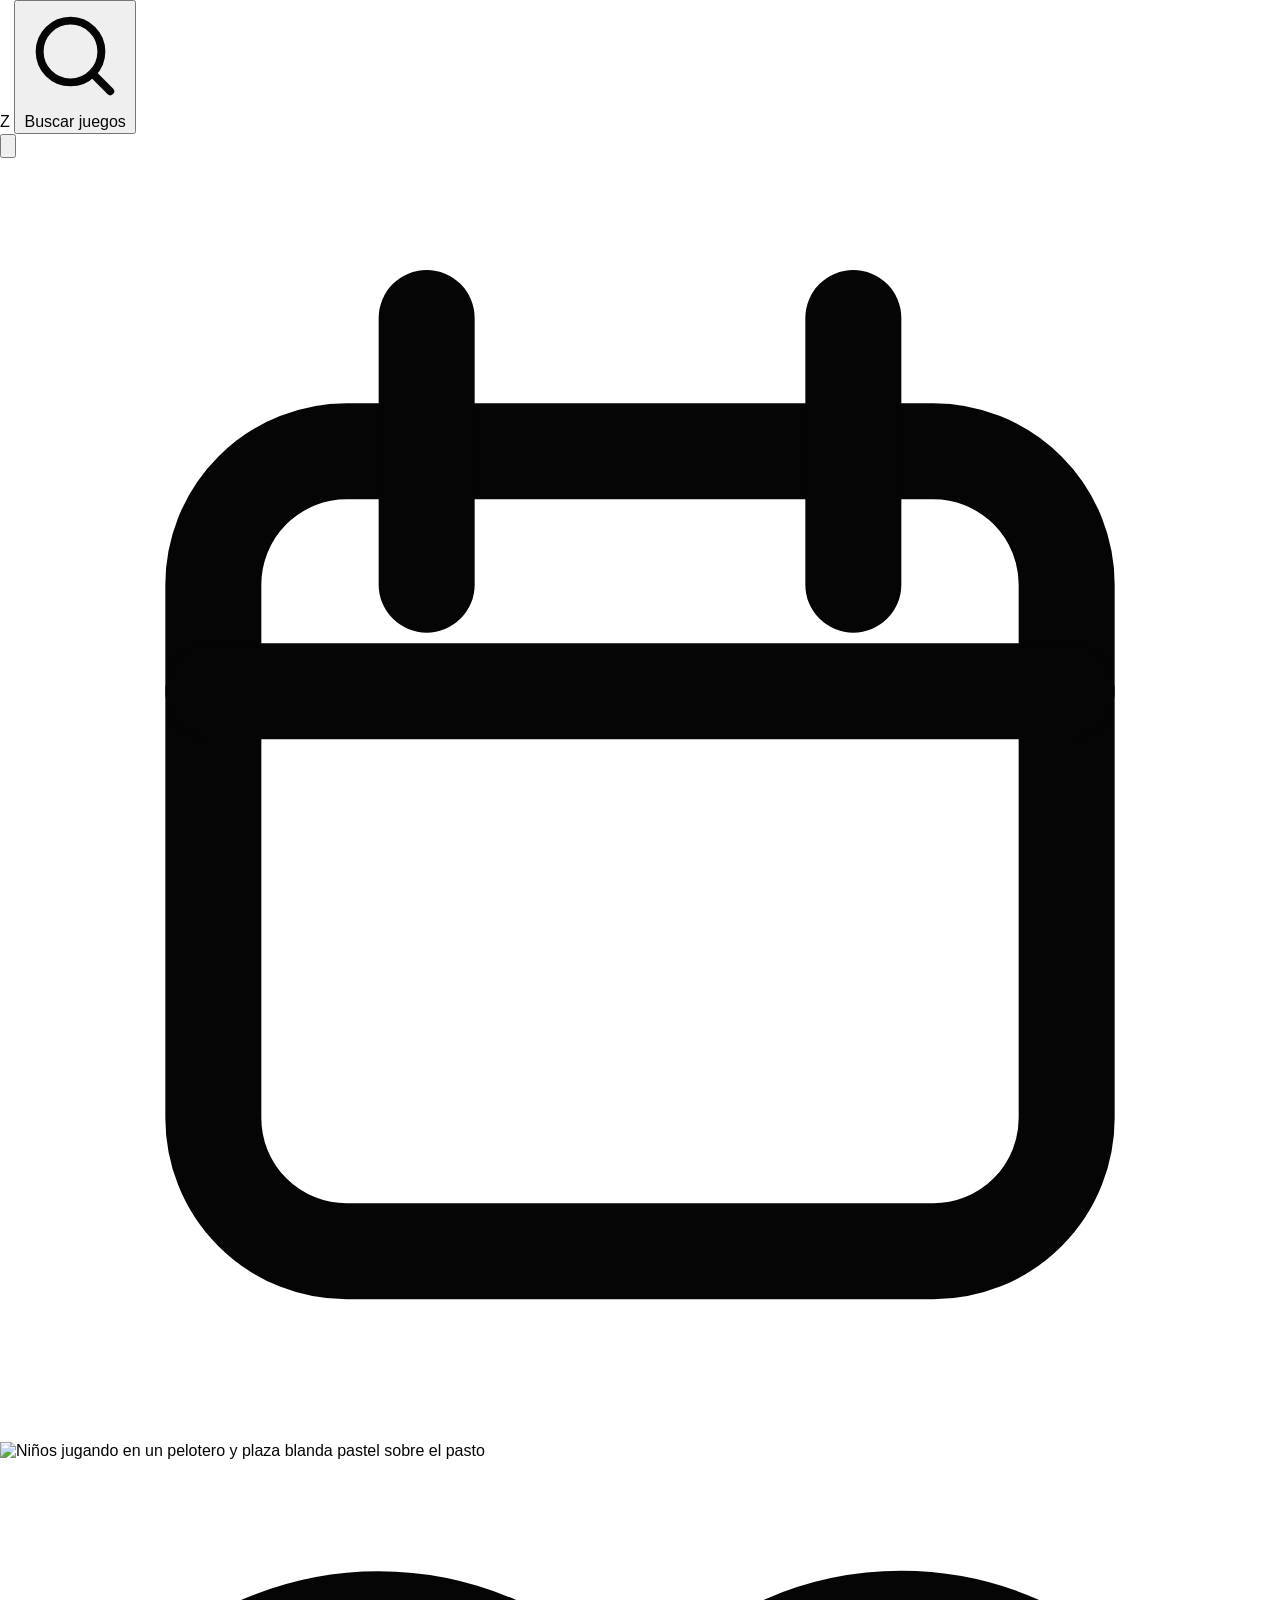
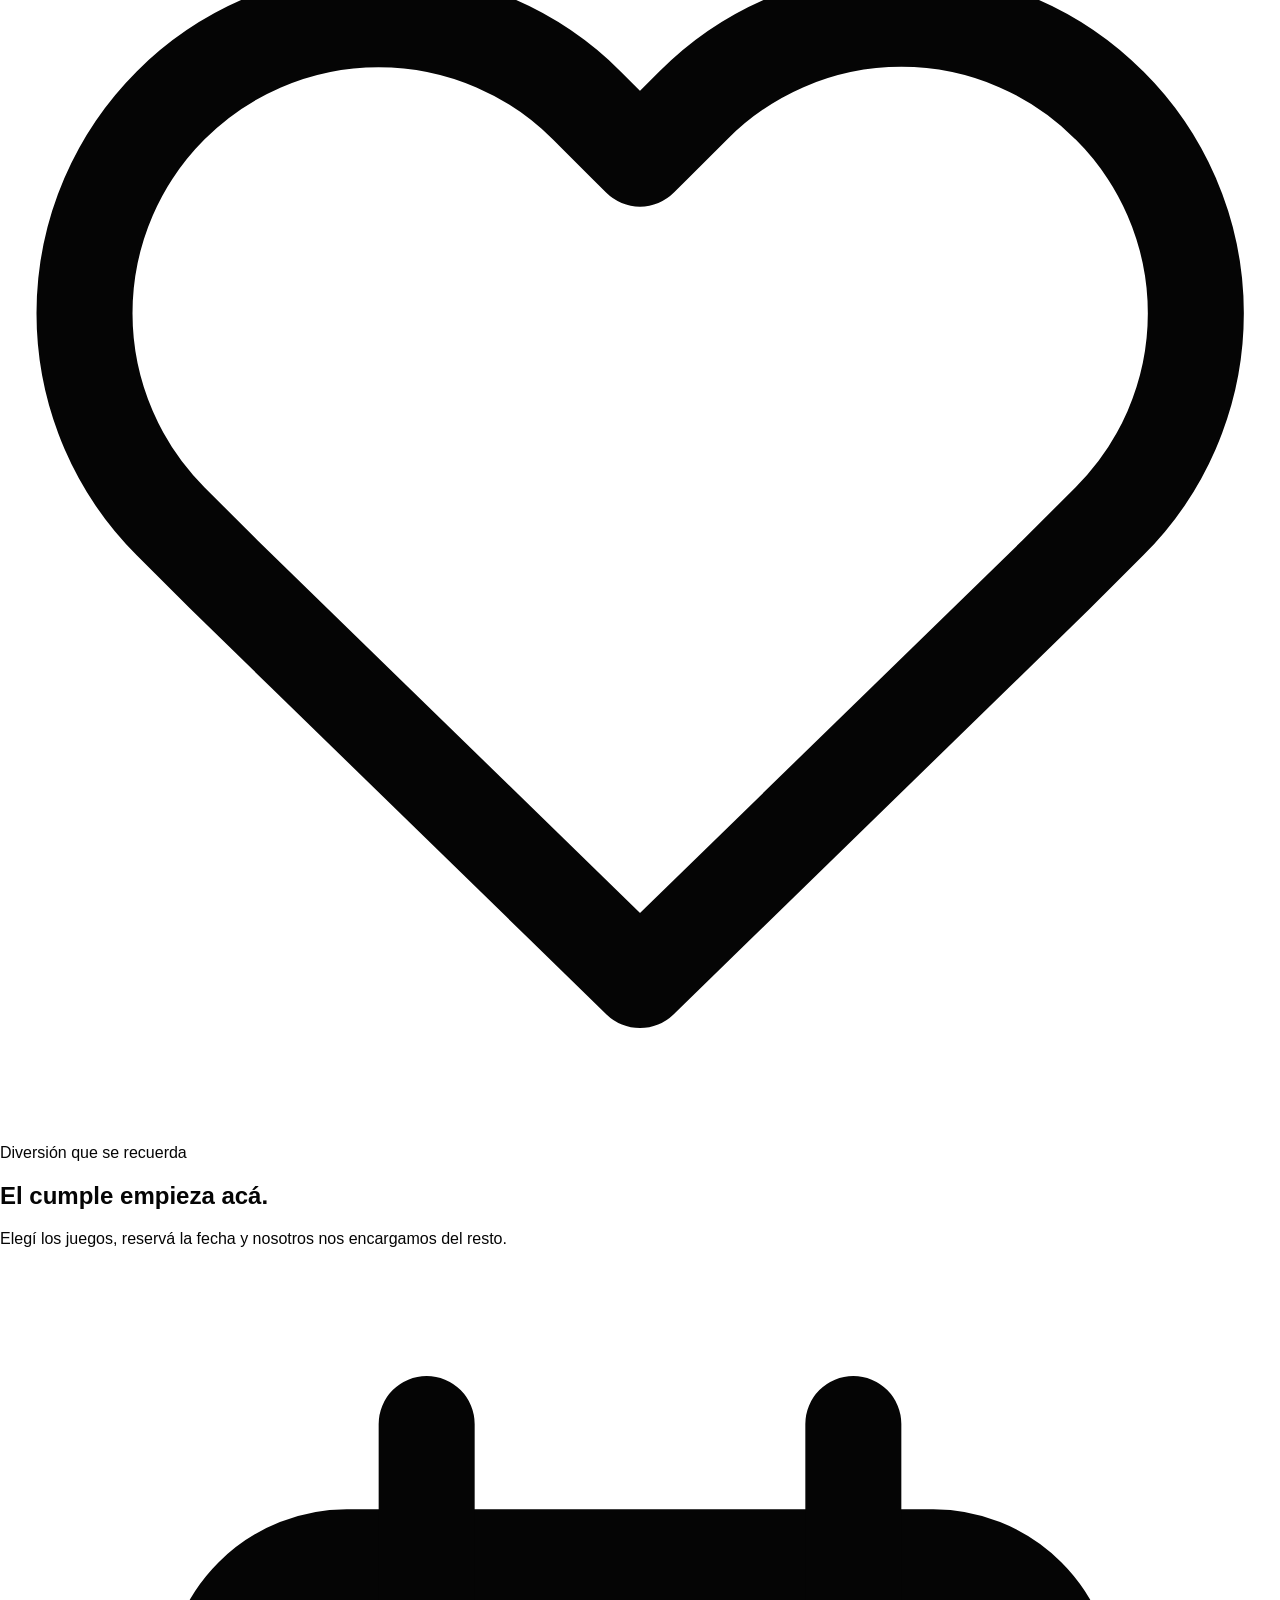
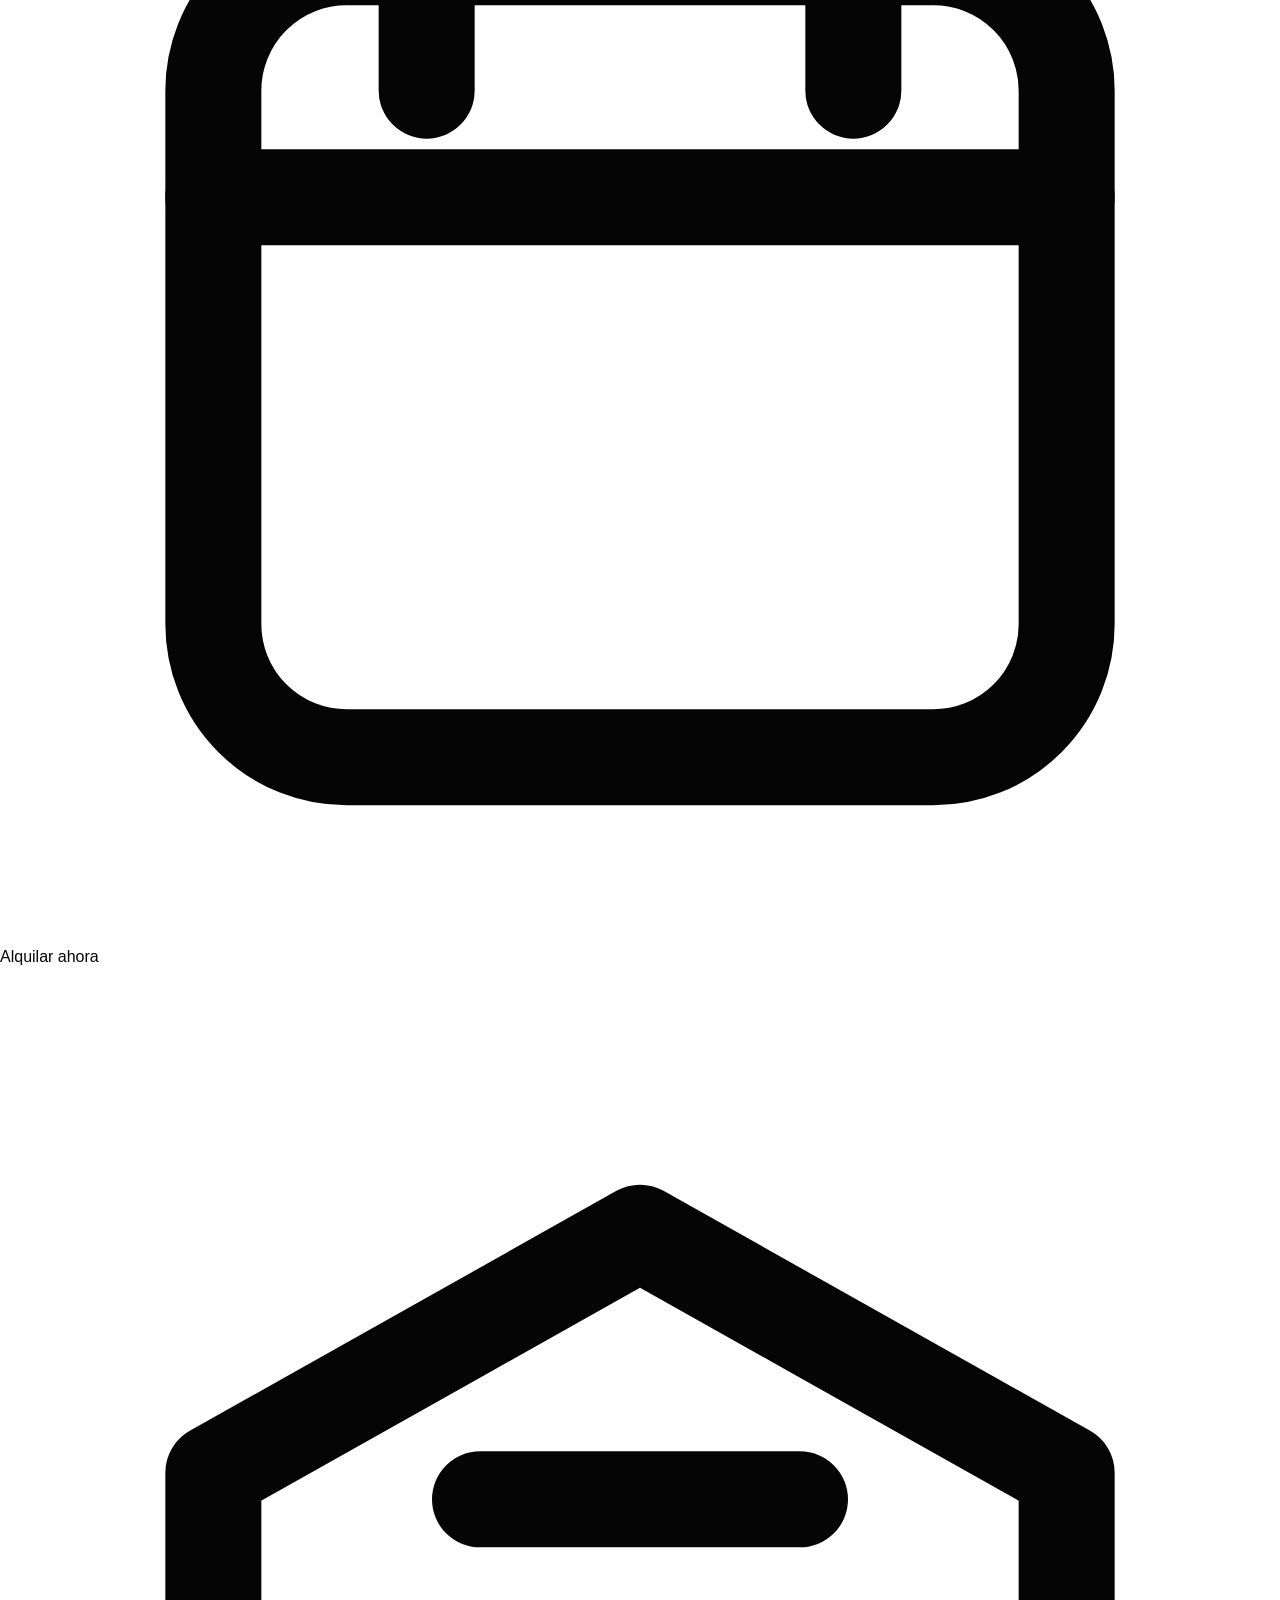
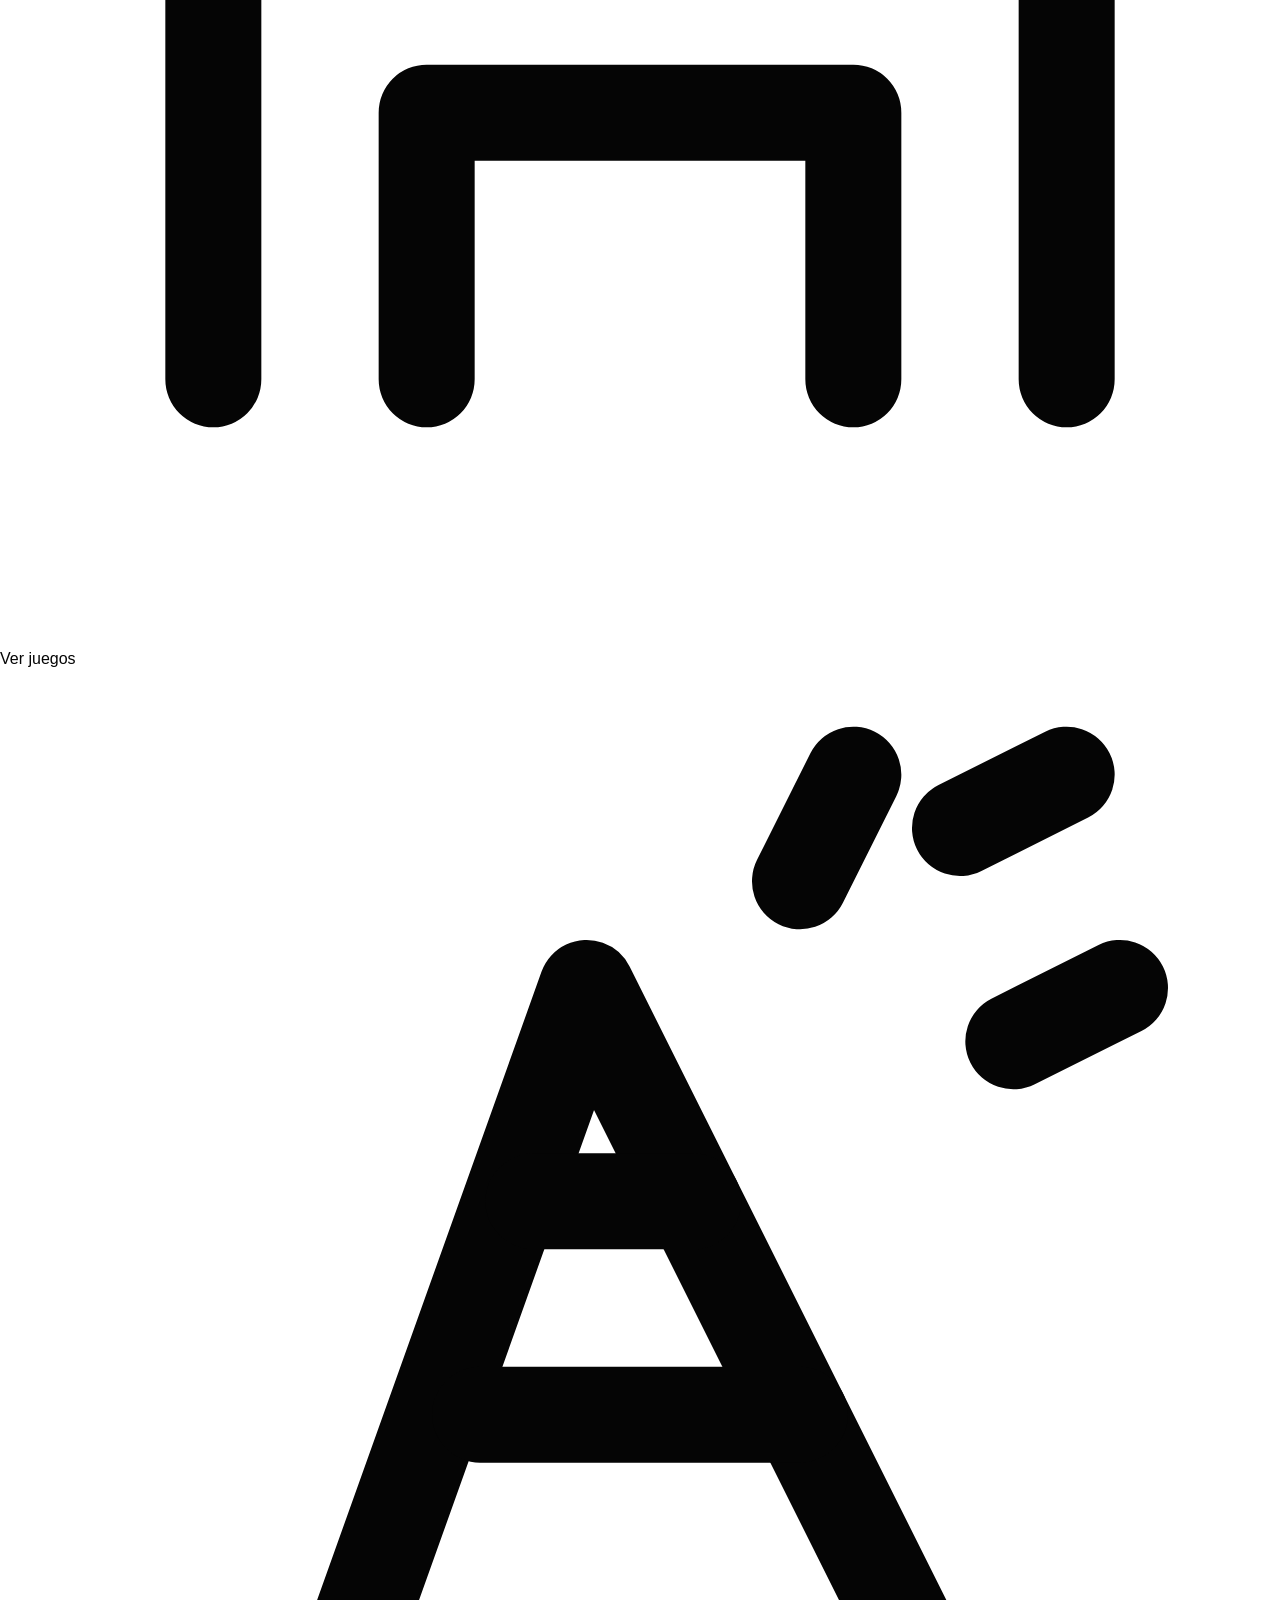
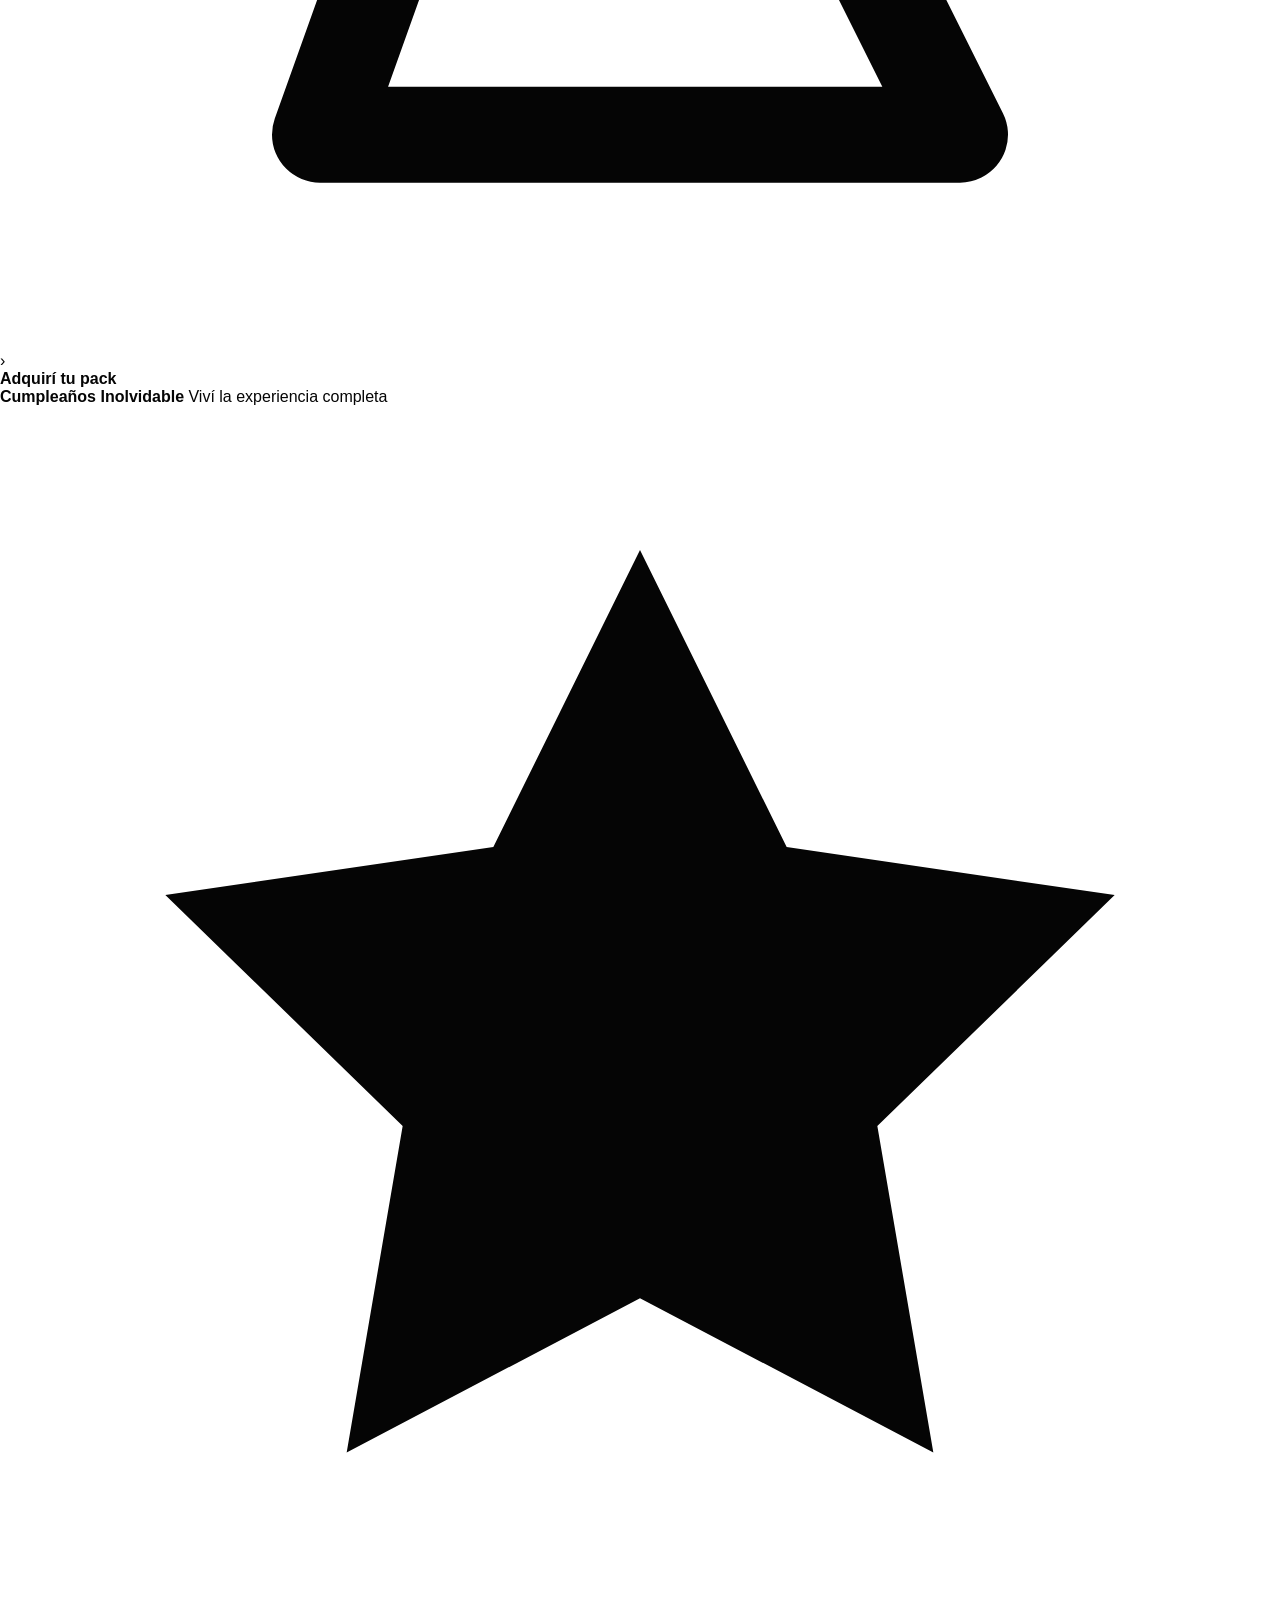
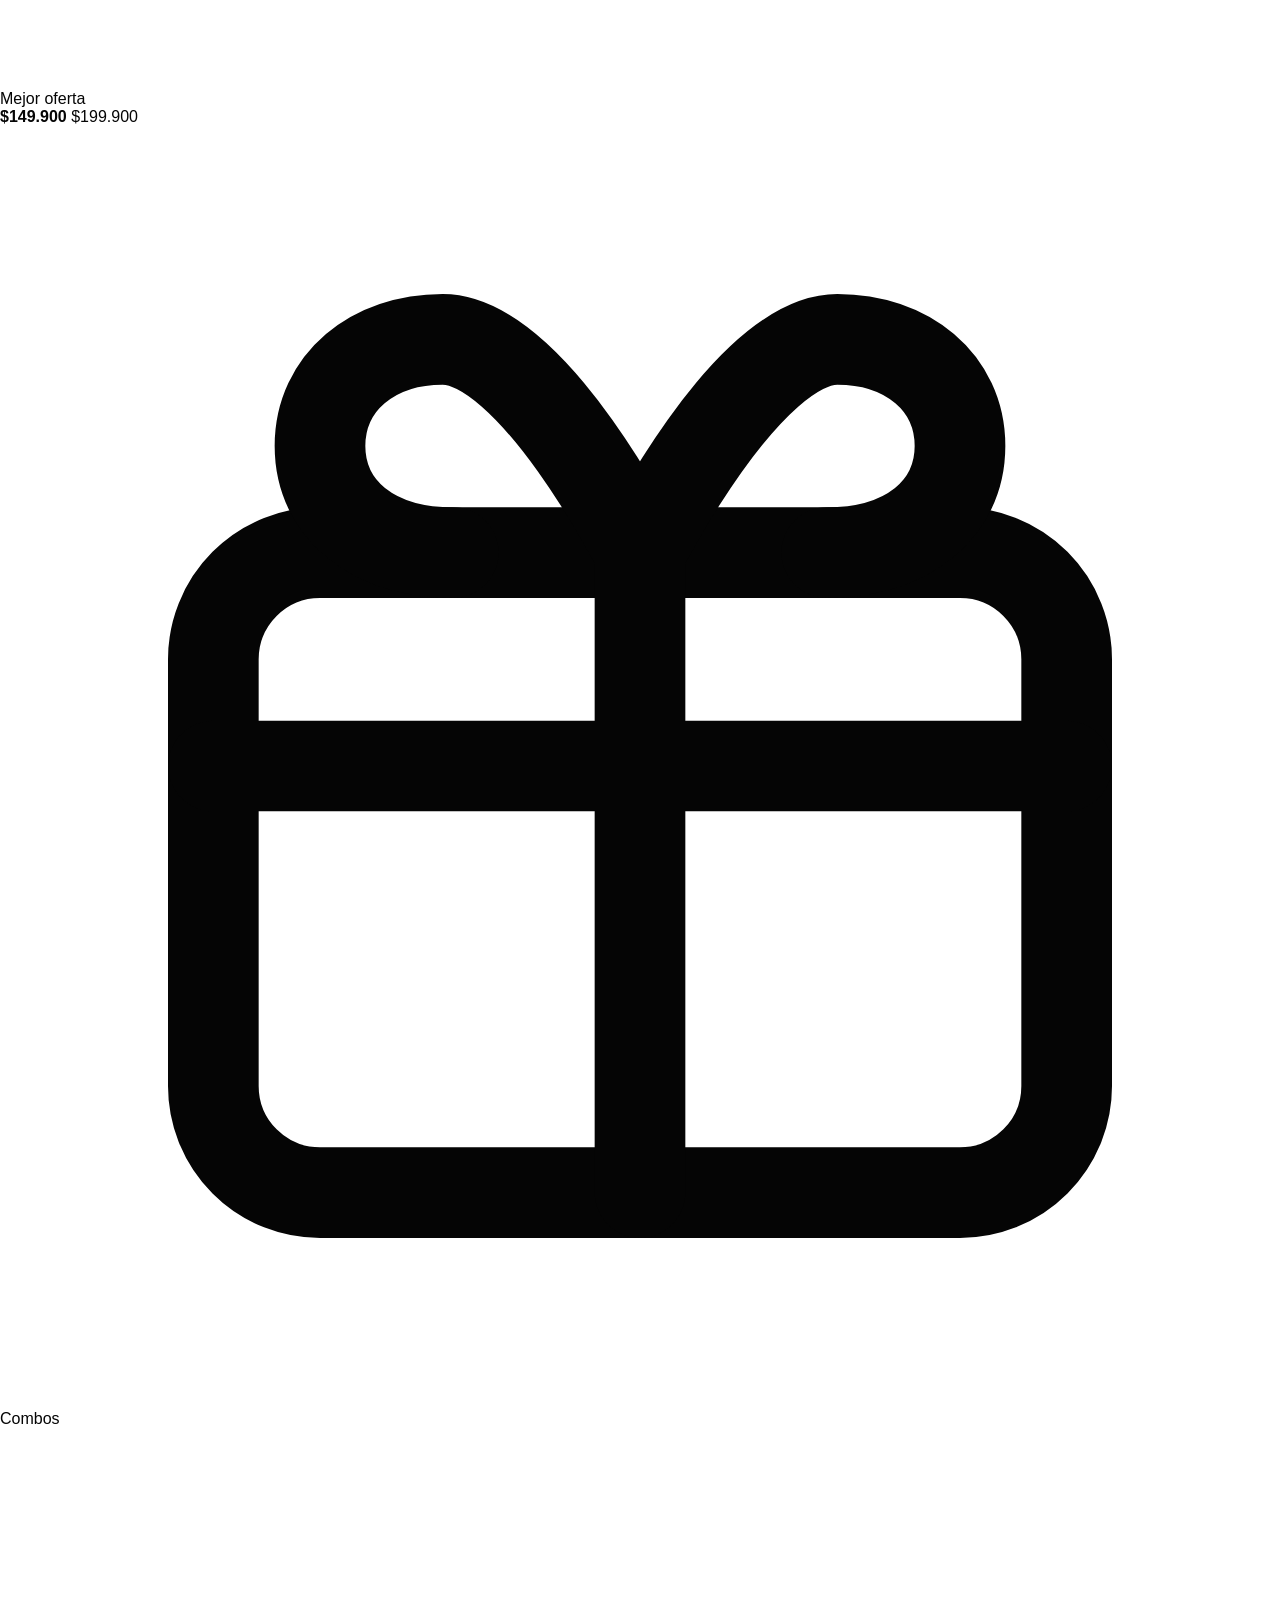
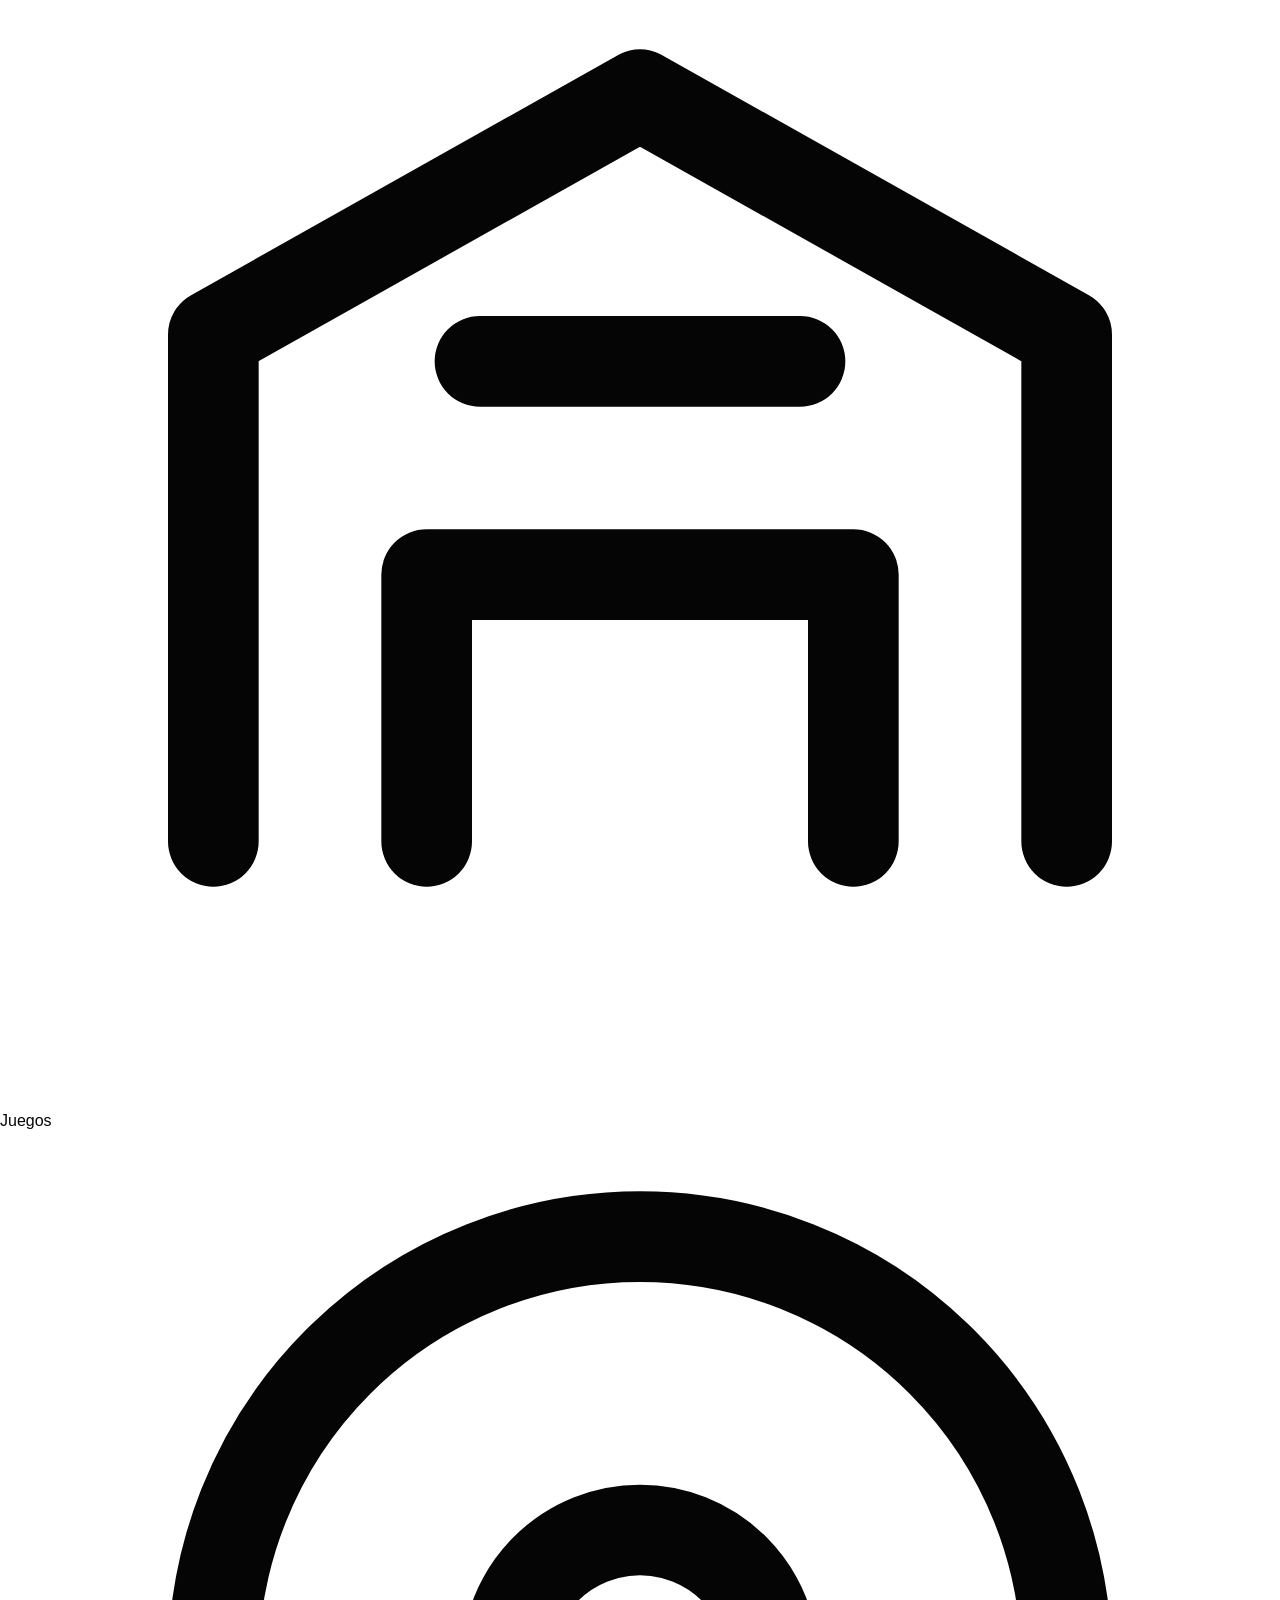
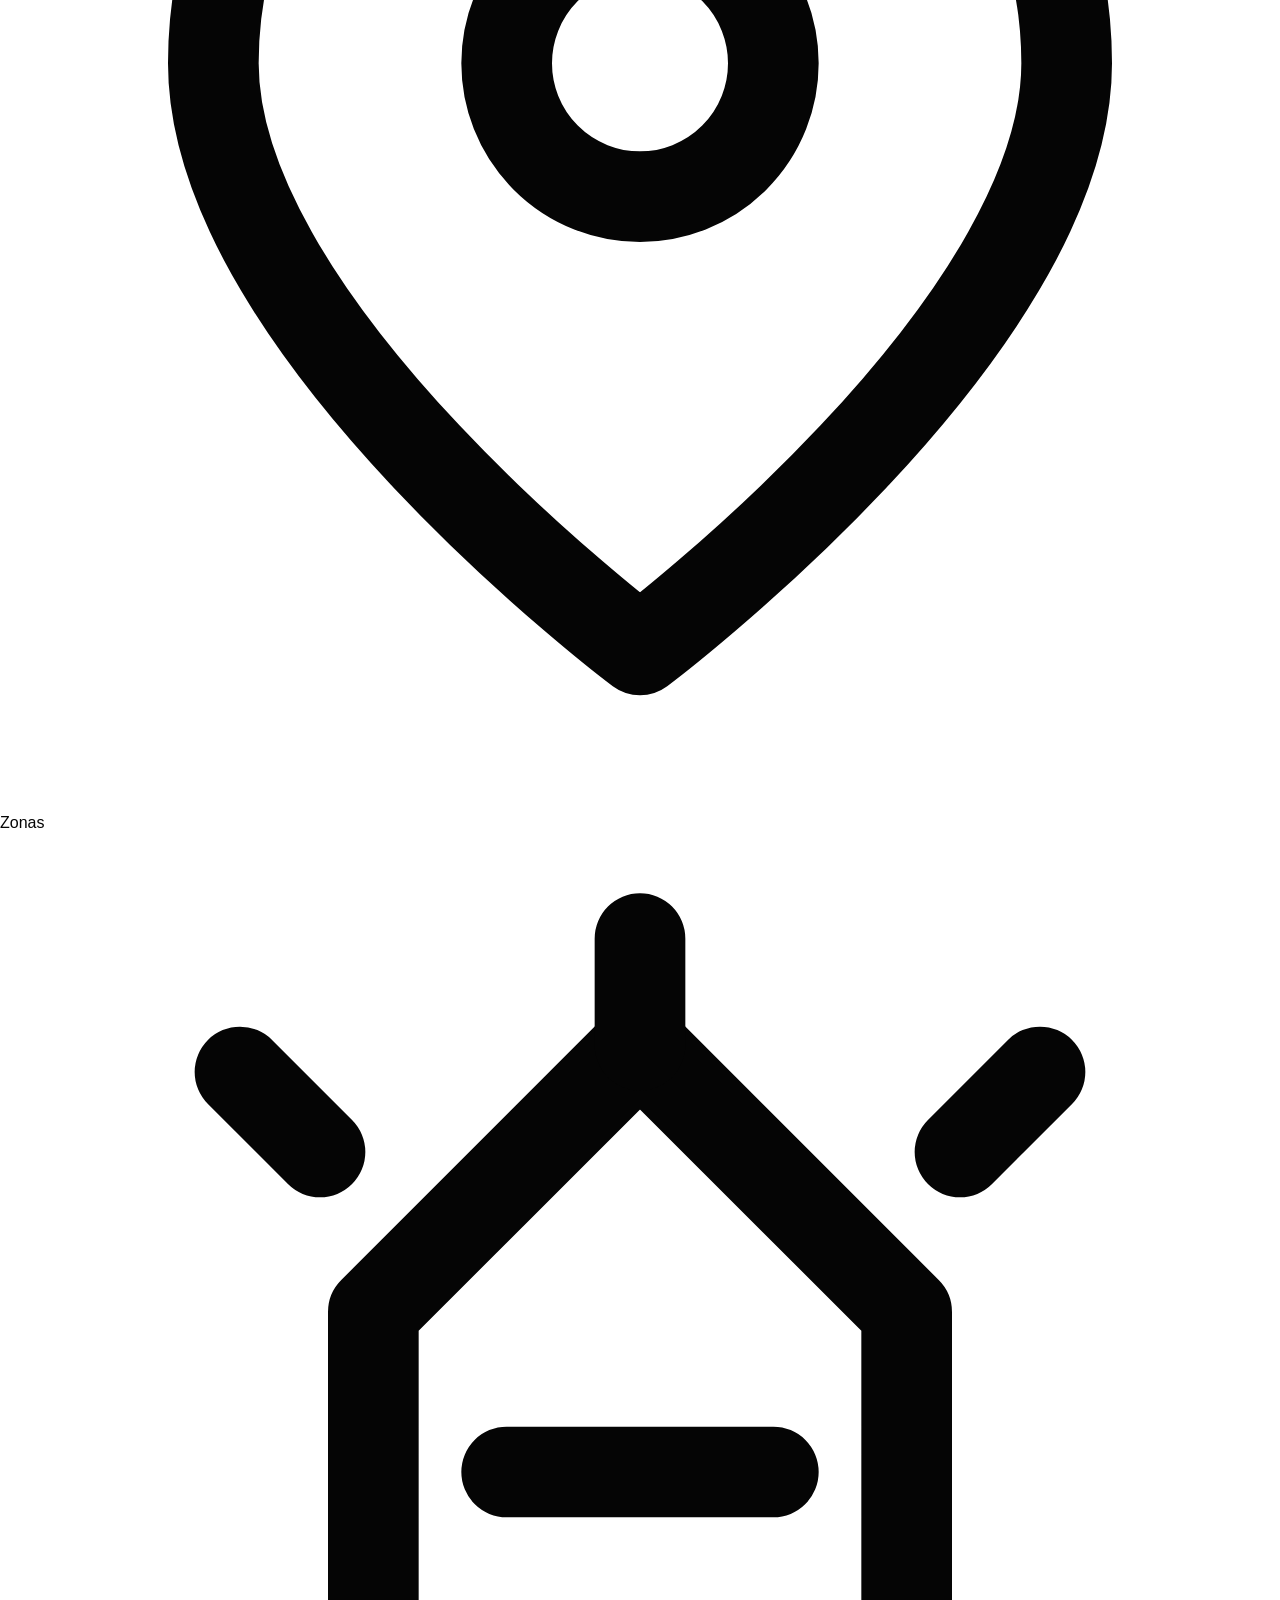
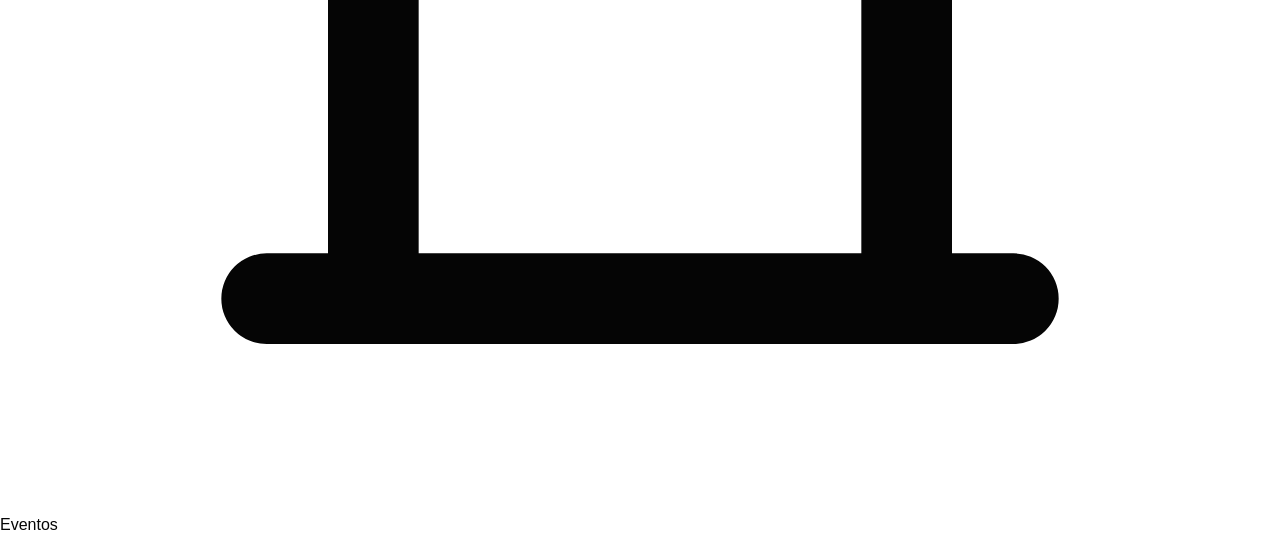
==== index.html @ 55ab1975 "feat: restructure Zekere home v0.2 with Google-style shell" ====
<!doctype html>
<html lang="es-AR">
<head>
  <meta charset="utf-8">
  <meta name="viewport" content="width=device-width, initial-scale=1">
  <meta name="theme-color" content="#ffffff">
  <title>Zekere Juegos · Alquiler para cumpleaños</title>
  <meta name="description" content="Alquiler de juegos infantiles para cumpleaños. Elegí, reservá la fecha y disfrutá.">
  <link rel="preconnect" href="https://fonts.googleapis.com">
  <link rel="preconnect" href="https://fonts.gstatic.com" crossorigin>
  <link href="https://fonts.googleapis.com/css2?family=Google+Sans+Flex:opsz,wght@6..144,300..800&display=swap" rel="stylesheet">
  <link rel="stylesheet" href="assets/css/global.css">
  <link rel="stylesheet" href="assets/css/home.css">
</head>
<body class="home-page">
  <header class="google-header" aria-label="Encabezado principal">
    <a class="zekere-symbol" href="index.html" aria-label="Zekere Juegos, inicio">
      <span>Z</span>
    </a>

    <button class="search-pill" type="button" aria-label="Buscar juegos">
      <svg viewBox="0 0 24 24" fill="none" stroke="currentColor" stroke-width="1.8" stroke-linecap="round" stroke-linejoin="round" aria-hidden="true">
        <circle cx="11" cy="11" r="7"></circle>
        <path d="m20 20-4-4"></path>
      </svg>
      <span>Buscar juegos</span>
    </button>

    <div class="header-tools" aria-label="Acciones rápidas">
      <button class="icon-button" type="button" aria-label="Cambiar apariencia">
        <svg viewBox="0 0 24 24" fill="none" stroke="currentColor" stroke-width="1.8" stroke-linecap="round" stroke-linejoin="round" aria-hidden="true">
          <path d="M20.5 14.3A8.5 8.5 0 0 1 9.7 3.5 8.6 8.6 0 1 0 20.5 14.3Z"></path>
        </svg>
      </button>
      <a class="icon-button" href="alquiler.html" aria-label="Ver reservas">
        <svg viewBox="0 0 24 24" fill="none" stroke="currentColor" stroke-width="1.8" stroke-linecap="round" stroke-linejoin="round" aria-hidden="true">
          <rect x="4" y="5.5" width="16" height="15" rx="2.5"></rect>
          <path d="M8 3v5M16 3v5M4 10h16"></path>
        </svg>
      </a>
    </div>
  </header>

  <main class="home-main">
    <section class="hero-card" aria-label="Cumpleaños con Zekere Juegos">
      <img src="assets/images/zekere-hero.jpg" alt="Niños jugando en un pelotero y plaza blanda pastel sobre el pasto" width="480" height="384">
    </section>

    <section class="hero-copy" aria-labelledby="home-title">
      <div class="pink-hook">
        <svg viewBox="0 0 24 24" fill="none" stroke="currentColor" stroke-width="1.8" stroke-linecap="round" stroke-linejoin="round" aria-hidden="true">
          <path d="M20.8 4.6a5.5 5.5 0 0 0-7.8 0L12 5.6l-1-1a5.5 5.5 0 0 0-7.8 7.8l1 1L12 21l7.8-7.6 1-1a5.5 5.5 0 0 0 0-7.8Z"></path>
        </svg>
        <span>Diversión que se recuerda</span>
      </div>

      <h1 id="home-title">El cumple empieza <span>acá.</span></h1>
      <p>Elegí los juegos, reservá la fecha y nosotros nos encargamos del resto.</p>

      <div class="hero-actions" aria-label="Acciones principales">
        <a class="google-action google-action--primary" href="alquiler.html">
          <svg viewBox="0 0 24 24" fill="none" stroke="currentColor" stroke-width="1.8" stroke-linecap="round" stroke-linejoin="round" aria-hidden="true">
            <rect x="4" y="5.5" width="16" height="15" rx="2.5"></rect>
            <path d="M8 3v5M16 3v5M4 10h16"></path>
          </svg>
          <span>Alquilar ahora</span>
        </a>
        <a class="google-action google-action--soft" href="alquiler.html#complementos">
          <svg viewBox="0 0 24 24" fill="none" stroke="currentColor" stroke-width="1.8" stroke-linecap="round" stroke-linejoin="round" aria-hidden="true">
            <path d="M4 19V9.5L12 5l8 4.5V19"></path>
            <path d="M8 19v-5h8v5M9 10h6"></path>
          </svg>
          <span>Ver juegos</span>
        </a>
      </div>
    </section>

    <a class="experience-card" id="pack" href="alquiler.html" aria-label="Ver pack Cumpleaños Inolvidable">
      <div class="experience-card__top">
        <span class="experience-icon" aria-hidden="true">
          <svg viewBox="0 0 24 24" fill="none" stroke="currentColor" stroke-width="1.8" stroke-linecap="round" stroke-linejoin="round">
            <path d="m6 20 5-14 7 14H6Z"></path>
            <path d="M9 14h6M10 10h3M15 4l1-2M19 7l2-1M18 3l2-1"></path>
          </svg>
        </span>
        <span class="experience-card__arrow" aria-hidden="true">›</span>
      </div>

      <div class="experience-card__copy">
        <strong>Adquirí tu pack<br>Cumpleaños Inolvidable</strong>
        <span>Viví la experiencia completa</span>
      </div>

      <div class="experience-card__footer">
        <span class="best-offer">
          <svg viewBox="0 0 24 24" fill="currentColor" aria-hidden="true">
            <path d="m12 2.7 2.75 5.57 6.15.9-4.45 4.33 1.05 6.12L12 16.73l-5.5 2.89 1.05-6.12L3.1 9.17l6.15-.9L12 2.7Z"></path>
          </svg>
          Mejor oferta
        </span>
        <div class="experience-price">
          <strong>$149.900</strong>
          <span>$199.900</span>
        </div>
      </div>
    </a>

    <div class="page-air" aria-hidden="true"></div>
  </main>

  <nav class="bottom-nav" aria-label="Explorar Zekere">
    <a class="bottom-nav__item" href="#pack">
      <span class="bottom-nav__icon">
        <svg viewBox="0 0 24 24" fill="none" stroke="currentColor" stroke-width="1.7" stroke-linecap="round" stroke-linejoin="round" aria-hidden="true">
          <rect x="4" y="8" width="16" height="12" rx="2"></rect>
          <path d="M12 8v12M4 12h16M8.5 8C7 8 6 7.2 6 6s1-2 2.3-2C10 4 12 8 12 8M15.5 8C17 8 18 7.2 18 6s-1-2-2.3-2C14 4 12 8 12 8"></path>
        </svg>
      </span>
      <span>Combos</span>
    </a>

    <a class="bottom-nav__item is-active" href="alquiler.html#complementos" aria-current="page">
      <span class="bottom-nav__icon">
        <svg viewBox="0 0 24 24" fill="none" stroke="currentColor" stroke-width="1.7" stroke-linecap="round" stroke-linejoin="round" aria-hidden="true">
          <path d="M4 19V9.5L12 5l8 4.5V19"></path>
          <path d="M8 19v-5h8v5M9 10h6"></path>
        </svg>
      </span>
      <span>Juegos</span>
    </a>

    <a class="bottom-nav__item" href="#zonas">
      <span class="bottom-nav__icon">
        <svg viewBox="0 0 24 24" fill="none" stroke="currentColor" stroke-width="1.7" stroke-linecap="round" stroke-linejoin="round" aria-hidden="true">
          <path d="M20 10c0 5-8 11-8 11S4 15 4 10a8 8 0 1 1 16 0Z"></path>
          <circle cx="12" cy="10" r="2.5"></circle>
        </svg>
      </span>
      <span>Zonas</span>
    </a>

    <a class="bottom-nav__item" href="#eventos">
      <span class="bottom-nav__icon">
        <svg viewBox="0 0 24 24" fill="none" stroke="currentColor" stroke-width="1.7" stroke-linecap="round" stroke-linejoin="round" aria-hidden="true">
          <path d="M5 20h14M7 20V9l5-5 5 5v11M9.5 12h5"></path>
          <path d="M12 4V2M18 6l1.5-1.5M6 6 4.5 4.5"></path>
        </svg>
      </span>
      <span>Eventos</span>
    </a>
  </nav>
</body>
</html>
---- assets/css/global.css ----
:root {
  --bg: #ffffff;
  --surface: #ffffff;
  --surface-soft: #f4f4f4;
  --ink: #000000;
  --muted: #666666;
  --line: #e9e9e9;
  --blue: #145cff;
  --red: #ff3b30;
  --yellow: #ffd60a;
  --green: #18a957;
  --orange: #ff7a00;
  --radius-sm: 10px;
  --radius-md: 14px;
  --radius-lg: 18px;
  --content: 1320px;
}

* {
  box-sizing: border-box;
}

html {
  scroll-behavior: smooth;
}

body {
  margin: 0;
  background: var(--bg);
  color: var(--ink);
  font-family: -apple-system, BlinkMacSystemFont, "SF Pro Display", "SF Pro Text", "Segoe UI", Helvetica, Arial, sans-serif;
  -webkit-font-smoothing: antialiased;
  text-rendering: optimizeLegibility;
}

button,
a,
input,
select,
textarea {
  font: inherit;
}

button,
a {
  -webkit-tap-highlight-color: transparent;
}

a {
  color: inherit;
  text-decoration: none;
}

button {
  color: inherit;
}

.announcement {
  min-height: 34px;
  display: grid;
  place-items: center;
  padding: 7px 18px;
  background: #000;
  color: #fff;
  font-size: 12px;
  font-weight: 600;
  text-align: center;
}

.site-header {
  width: min(calc(100% - 40px), var(--content));
  min-height: 72px;
  margin: 0 auto;
  display: flex;
  align-items: center;
  justify-content: space-between;
}

.brand {
  display: inline-flex;
  align-items: center;
  gap: 10px;
  font-weight: 700;
}

.brand__mark {
  width: 34px;
  height: 34px;
  display: grid;
  place-items: center;
  border-radius: 50%;
  background: var(--blue);
  color: #fff;
  font-size: 14px;
}

.brand__text {
  font-size: 18px;
  letter-spacing: -0.025em;
}

.site-nav {
  display: flex;
  align-items: center;
  gap: 28px;
  color: #454545;
  font-size: 13px;
  font-weight: 500;
}

.site-nav a:hover {
  color: #000;
}

.header-action {
  min-height: 40px;
  padding: 0 16px;
  border: 0;
  border-radius: 999px;
  background: var(--yellow);
  color: #000;
  font-weight: 700;
  cursor: pointer;
}

.button {
  min-height: 52px;
  border-radius: 14px;
  border: 0;
  padding: 0 22px;
  display: inline-flex;
  align-items: center;
  justify-content: center;
  gap: 8px;
  font-size: 14px;
  font-weight: 700;
  cursor: pointer;
  transition: transform 140ms ease, opacity 140ms ease;
}

.button:not(:disabled):active {
  transform: translateY(1px);
}

.button:disabled {
  cursor: not-allowed;
  opacity: 0.38;
}

.button--primary {
  background: var(--blue);
  color: #fff;
}

.button--secondary {
  background: var(--yellow);
  color: #000;
}

.button--light {
  background: #fff;
  color: #000;
}

.step-label,
.section-kicker,
.offer-kicker {
  display: inline-block;
  color: var(--blue);
  font-size: 10px;
  font-weight: 800;
  letter-spacing: 0.08em;
}

.step-label--red {
  color: var(--red);
}

.toast {
  position: fixed;
  left: 50%;
  bottom: 26px;
  z-index: 50;
  transform: translate(-50%, 20px);
  max-width: min(420px, calc(100vw - 32px));
  padding: 12px 16px;
  border-radius: 999px;
  background: #000;
  color: #fff;
  font-size: 13px;
  text-align: center;
  opacity: 0;
  pointer-events: none;
  transition: 180ms ease;
}

.toast.is-visible {
  opacity: 1;
  transform: translate(-50%, 0);
}

.mobile-sticky {
  display: none;
}

@media (max-width: 820px) {
  .announcement {
    font-size: 11px;
  }

  .site-header {
    width: min(calc(100% - 28px), var(--content));
    min-height: 62px;
  }

  .site-nav a {
    display: none;
  }

  .site-nav {
    gap: 0;
  }

  .header-action {
    min-height: 36px;
    padding-inline: 14px;
    font-size: 12px;
  }

  .mobile-sticky {
    position: fixed;
    left: 0;
    right: 0;
    bottom: 0;
    z-index: 25;
    display: flex;
    align-items: center;
    justify-content: space-between;
    gap: 16px;
    padding: 12px 14px calc(12px + env(safe-area-inset-bottom));
    background: rgba(255, 255, 255, 0.97);
    border-top: 1px solid #ededed;
    backdrop-filter: blur(16px);
  }

  .mobile-sticky > div {
    display: grid;
    gap: 2px;
  }

  .mobile-sticky span {
    color: var(--muted);
    font-size: 10px;
  }

  .mobile-sticky strong {
    font-size: 18px;
  }

  .mobile-sticky .button {
    min-height: 46px;
    padding-inline: 18px;
  }

  body {
    padding-bottom: 78px;
  }
}
---- assets/css/home.css ----
:root {
  --home-pink: #f04483;
  --home-pink-soft: #ffe8f1;
  --home-card: #f3f3f5;
  --home-black: #050505;
}

body.home-page {
  padding-bottom: 0;
  background: #fff;
  color: var(--home-black);
}

.home-header {
  position: relative;
  z-index: 10;
  min-height: 64px;
  padding: 0 18px;
  display: flex;
  align-items: center;
  justify-content: space-between;
  background: #fff;
}

.home-brand {
  font-size: 22px;
  line-height: 1;
  font-weight: 760;
  letter-spacing: -0.045em;
}

.home-menu {
  position: relative;
}

.home-menu summary {
  width: 44px;
  height: 44px;
  display: grid;
  place-items: center;
  border-radius: 14px;
  cursor: pointer;
  list-style: none;
}

.home-menu summary::-webkit-details-marker { display: none; }
.home-menu summary svg { width: 25px; height: 25px; }

.home-menu__panel {
  position: absolute;
  top: 48px;
  right: 0;
  width: 190px;
  padding: 8px;
  display: grid;
  gap: 4px;
  border-radius: 18px;
  background: #f3f3f5;
}

.home-menu__panel a {
  min-height: 44px;
  padding: 0 12px;
  display: flex;
  align-items: center;
  border-radius: 12px;
  font-size: 14px;
  font-weight: 650;
}

.home-menu__panel a:active { background: #e8e8eb; }

.home-hero {
  width: 100%;
}

.home-hero__media {
  width: 100%;
  height: clamp(272px, 78vw, 430px);
  overflow: hidden;
  background: #eee;
}

.home-hero__media img {
  width: 100%;
  height: 100%;
  display: block;
  object-fit: cover;
  object-position: center 52%;
}

.home-hero__content {
  width: min(calc(100% - 36px), 660px);
  margin: 0 auto;
  padding: 18px 0 20px;
}

.home-eyebrow {
  min-height: 30px;
  width: fit-content;
  padding: 0 12px;
  display: inline-flex;
  align-items: center;
  gap: 7px;
  border-radius: 999px;
  background: var(--home-pink-soft);
  color: #c92866;
  font-size: 11px;
  font-weight: 780;
  letter-spacing: 0.035em;
  text-transform: uppercase;
}

.home-eyebrow svg { width: 14px; height: 14px; }

.home-title {
  max-width: 610px;
  margin: 12px 0 8px;
  font-size: clamp(30px, 8.7vw, 52px);
  line-height: 0.98;
  letter-spacing: -0.055em;
  font-weight: 790;
}

.home-title span { color: var(--home-pink); }

.home-copy {
  max-width: 560px;
  margin: 0;
  color: #5f5f63;
  font-size: 14px;
  line-height: 1.4;
  letter-spacing: -0.012em;
}

.home-actions {
  margin-top: 16px;
  display: grid;
  grid-template-columns: 1fr 1fr;
  gap: 9px;
}

.home-cta {
  min-height: 51px;
  padding: 0 14px;
  display: inline-flex;
  align-items: center;
  justify-content: center;
  gap: 8px;
  border: 0;
  border-radius: 15px;
  font-size: 14px;
  font-weight: 750;
  letter-spacing: -0.015em;
}

.home-cta svg {
  width: 18px;
  height: 18px;
  flex: 0 0 auto;
}

.home-cta--primary {
  background: #050505;
  color: #fff;
}

.home-cta--secondary {
  background: #f2f2f4;
  color: #090909;
}

.home-offer {
  width: min(calc(100% - 28px), 680px);
  margin: 0 auto 22px;
  padding: 16px;
  display: grid;
  grid-template-columns: 42px 1fr auto;
  grid-template-areas:
    "icon title arrow"
    "icon copy arrow"
    "icon meta meta";
  column-gap: 11px;
  row-gap: 3px;
  border: 0;
  border-radius: 22px;
  background: var(--home-card);
}

.home-offer__icon {
  grid-area: icon;
  width: 42px;
  height: 42px;
  display: grid;
  place-items: center;
  align-self: start;
  border-radius: 14px;
  background: #ffe0ec;
  color: #d42d6b;
}

.home-offer__icon svg { width: 21px; height: 21px; }

.home-offer__title {
  grid-area: title;
  margin: 1px 0 0;
  font-size: 14px;
  line-height: 1.2;
  font-weight: 760;
  letter-spacing: -0.02em;
}

.home-offer__copy {
  grid-area: copy;
  margin: 0;
  color: #6b6b70;
  font-size: 12px;
  line-height: 1.25;
}

.home-offer__arrow {
  grid-area: arrow;
  align-self: center;
  font-size: 26px;
  line-height: 1;
  font-weight: 350;
}

.home-offer__meta {
  grid-area: meta;
  margin-top: 8px;
  display: flex;
  align-items: center;
  flex-wrap: wrap;
  gap: 8px 10px;
}

.home-offer__badge {
  min-height: 25px;
  padding: 0 9px;
  display: inline-flex;
  align-items: center;
  gap: 5px;
  border-radius: 999px;
  background: #ffdbe9;
  color: #c72c64;
  font-size: 11px;
  font-weight: 750;
}

.home-offer__price {
  margin-left: auto;
  font-size: 18px;
  font-weight: 790;
  letter-spacing: -0.035em;
}

.home-offer__old-price {
  color: #8a8a8e;
  font-size: 12px;
  text-decoration: line-through;
}

@media (min-width: 760px) {
  .home-header {
    width: min(calc(100% - 48px), 1180px);
    min-height: 76px;
    margin: 0 auto;
    padding: 0;
  }

  .home-brand { font-size: 28px; }

  .home-hero__media {
    width: min(calc(100% - 48px), 1180px);
    height: min(58vw, 590px);
    margin: 0 auto;
    border-radius: 28px;
  }

  .home-hero__content {
    width: min(calc(100% - 48px), 860px);
    padding-top: 28px;
    text-align: center;
  }

  .home-eyebrow { margin-inline: auto; }
  .home-title, .home-copy { margin-inline: auto; }
  .home-actions { width: 440px; margin: 20px auto 0; }
  .home-offer { width: min(calc(100% - 48px), 760px); }
}

@media (max-width: 370px) {
  .home-header { min-height: 58px; }
  .home-hero__media { height: 264px; }
  .home-hero__content { padding-top: 14px; }
  .home-title { font-size: 28px; }
  .home-copy { font-size: 13px; }
  .home-cta { min-height: 48px; font-size: 13px; }
  .home-offer { padding: 14px; }
}
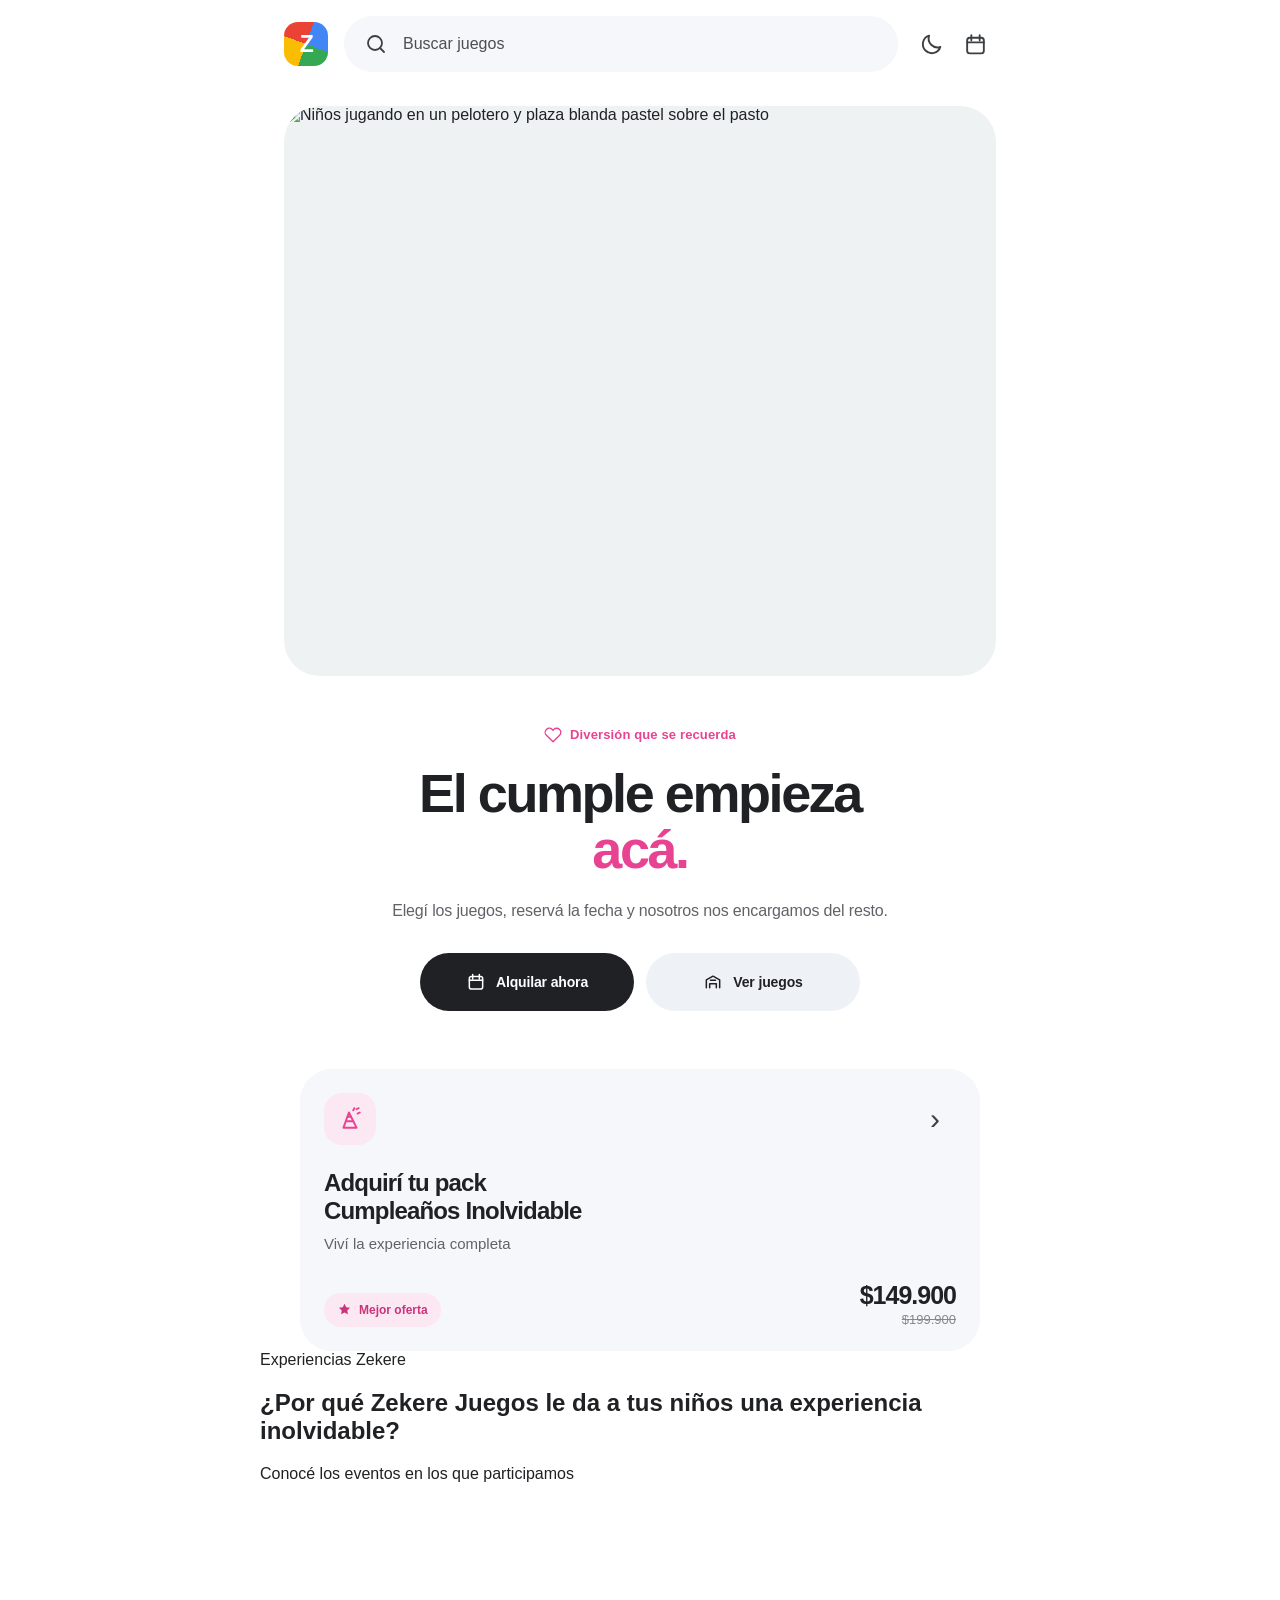
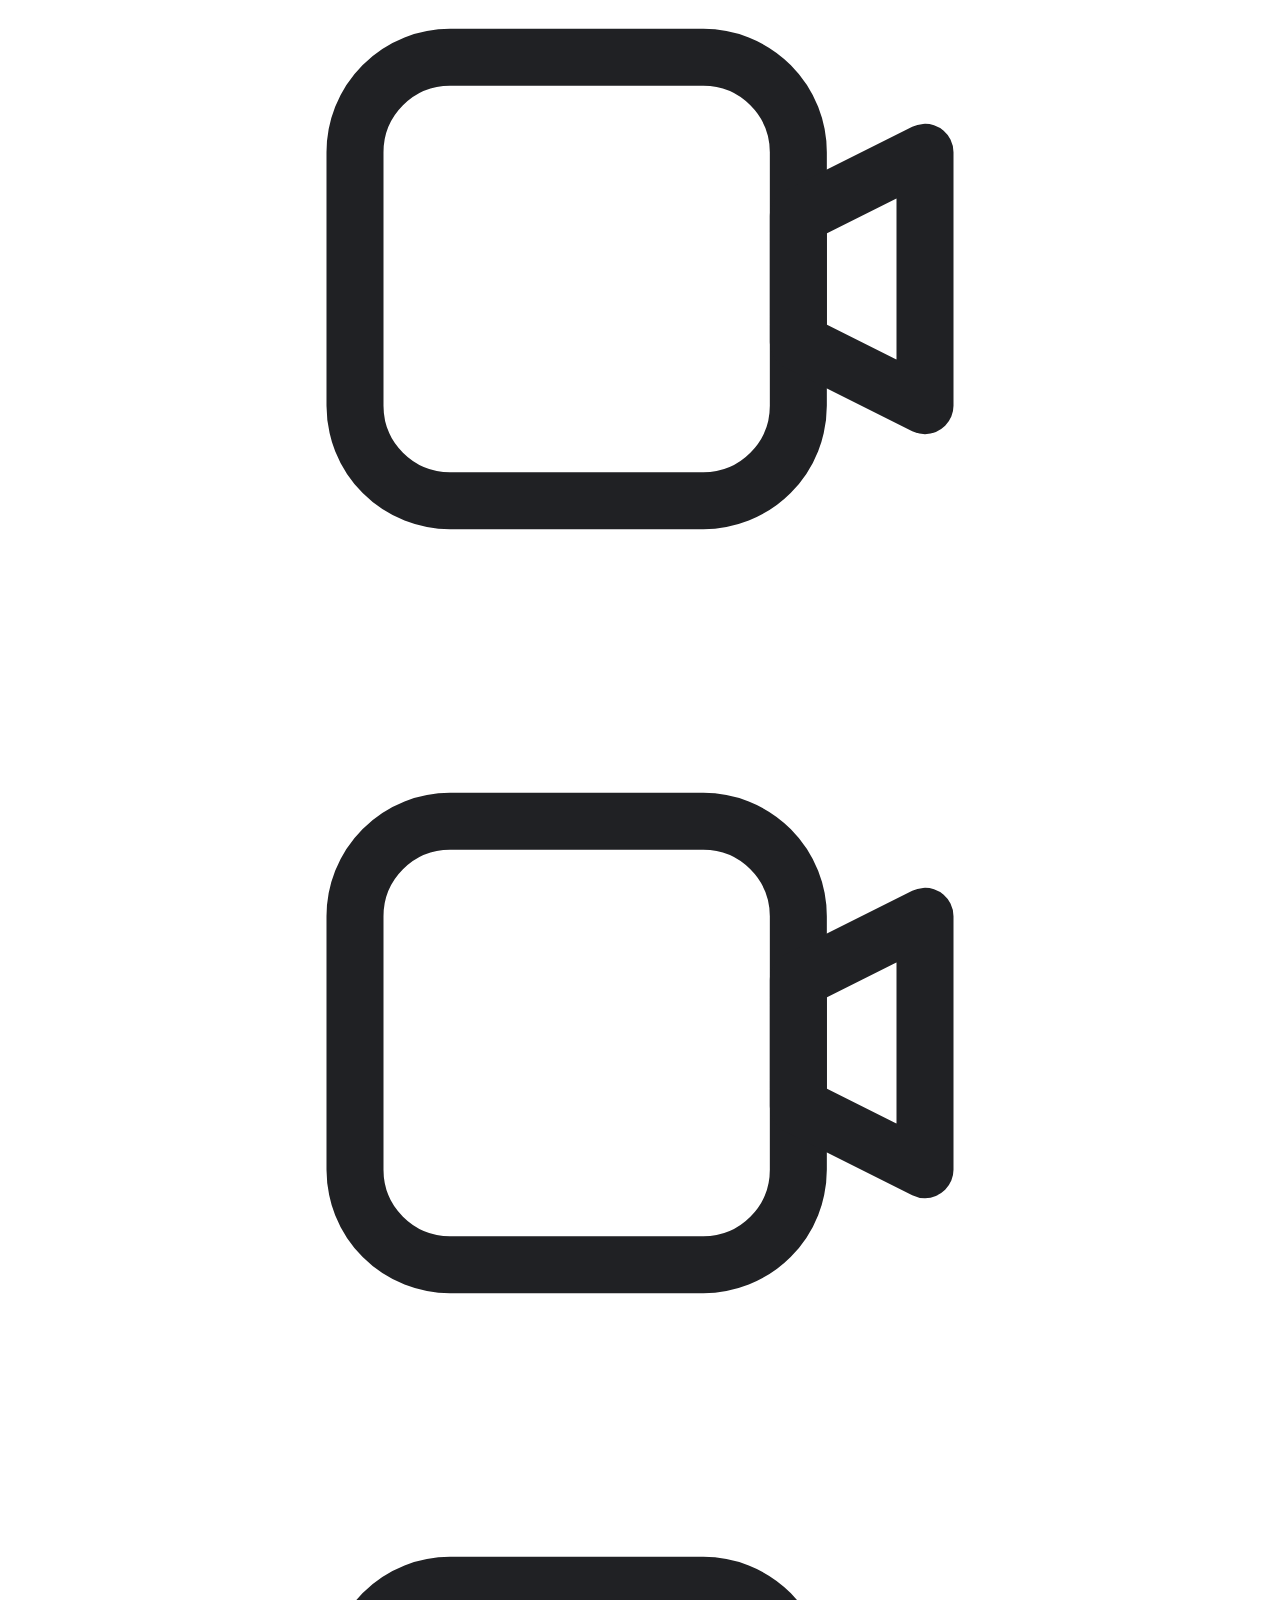
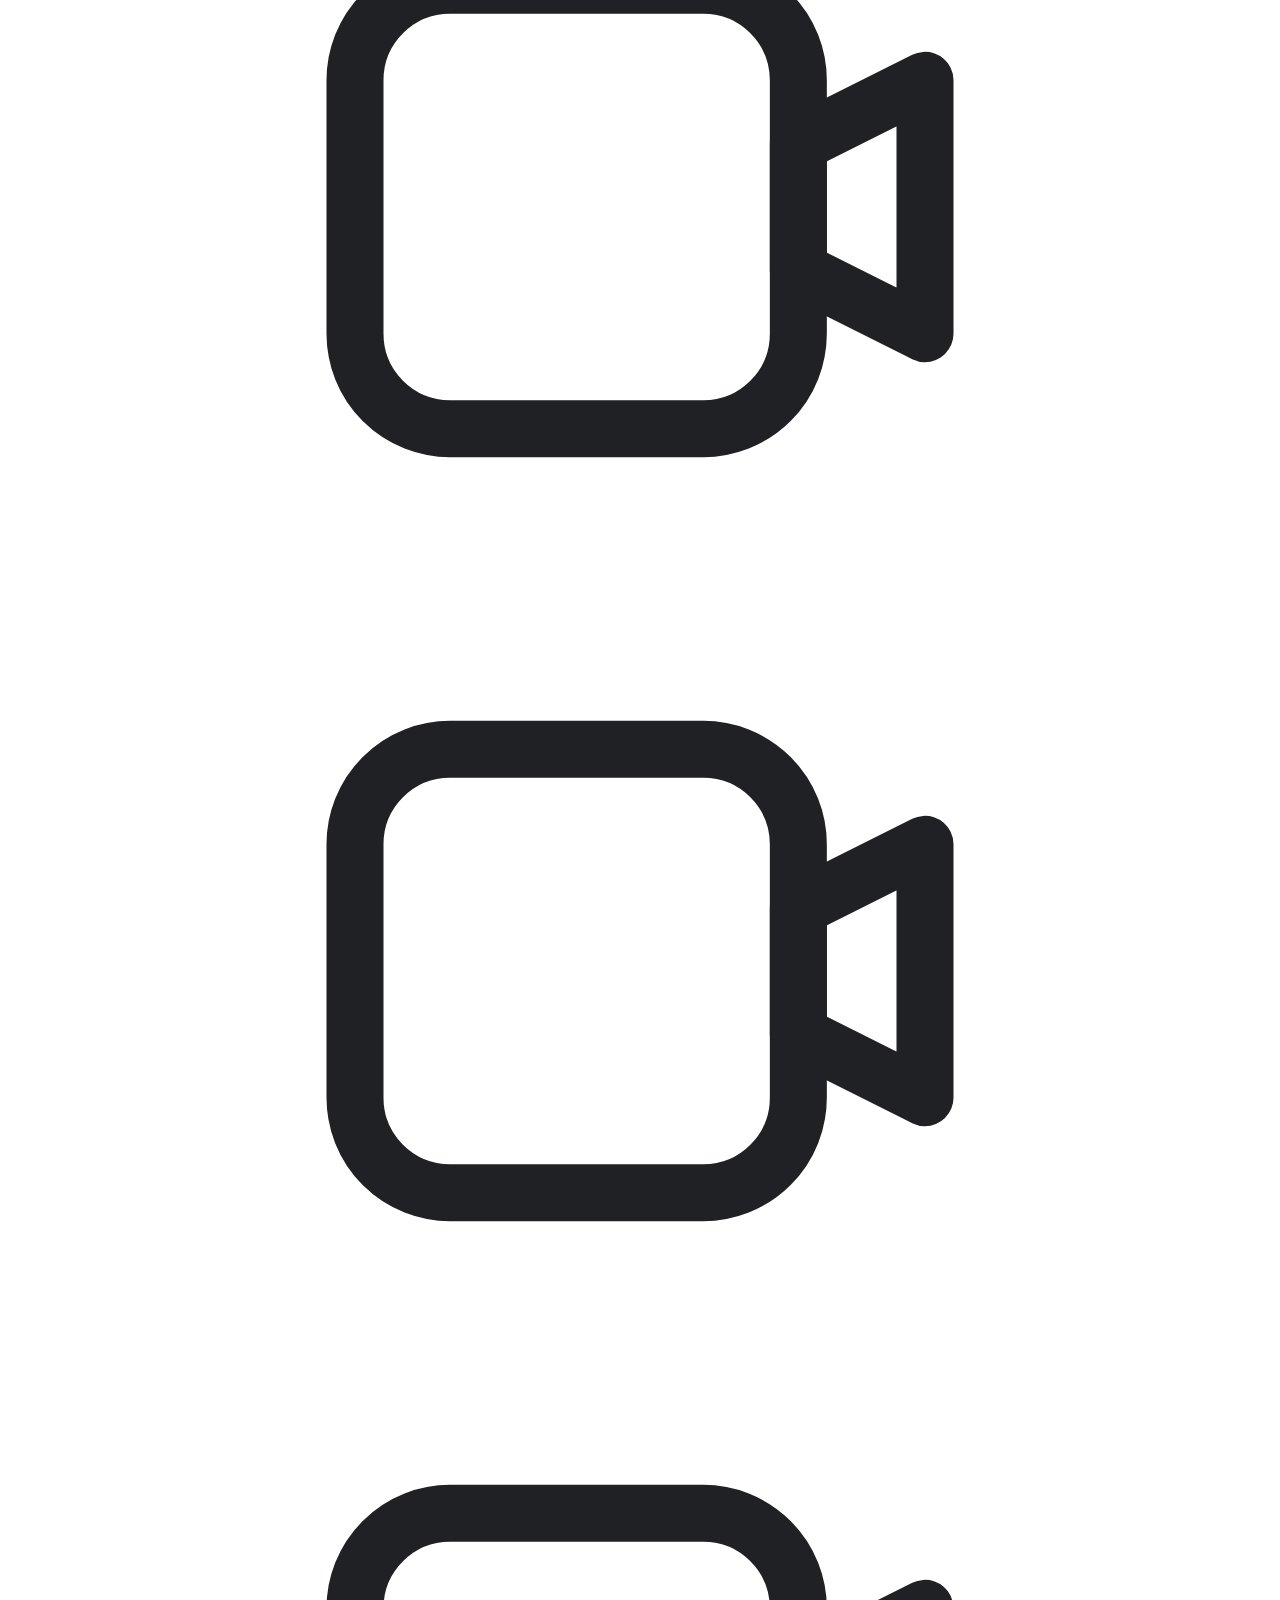
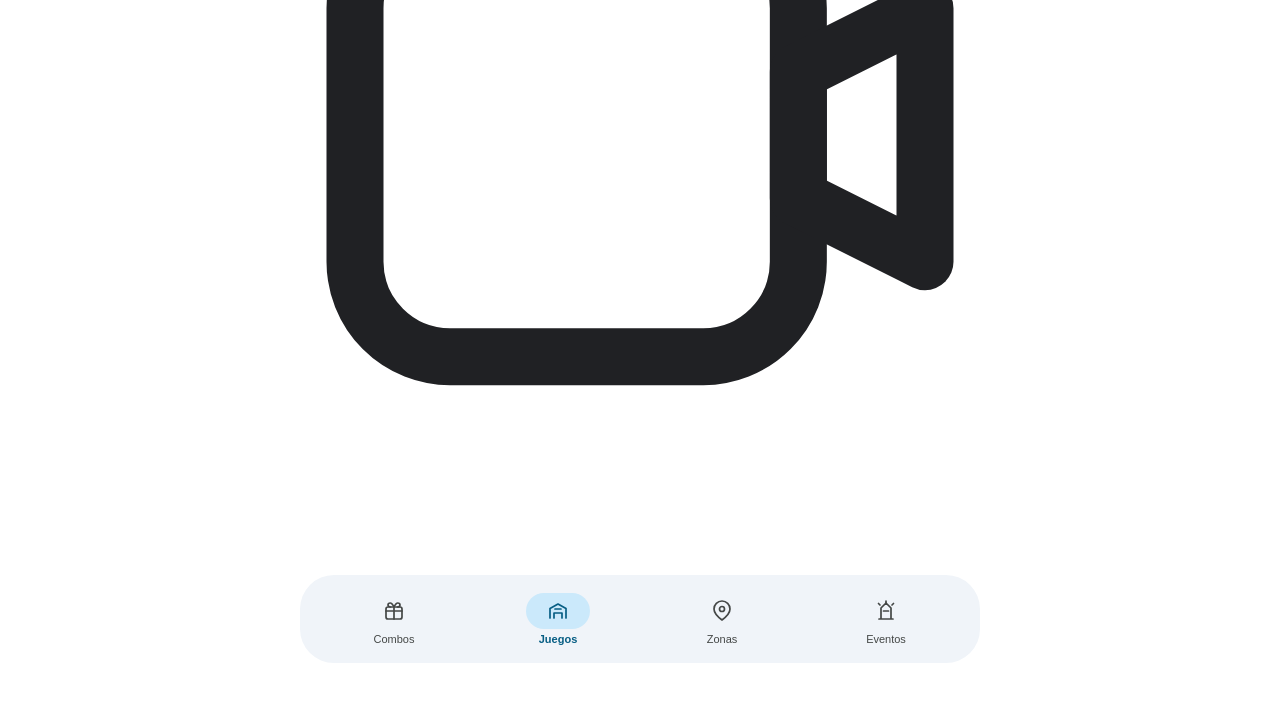
==== commit 99789470: "feat: add events video showcase section" ====
--- a/index.html
+++ b/index.html
@@ -105,6 +105,57 @@
       </div>
     </a>
 
+    <section class="events-showcase" id="eventos" aria-labelledby="events-title">
+      <div class="events-showcase__intro">
+        <span class="events-kicker">Experiencias Zekere</span>
+        <h2 id="events-title">¿Por qué Zekere Juegos le da a tus niños una experiencia inolvidable?</h2>
+        <p>Conocé los eventos en los que participamos</p>
+      </div>
+
+      <div class="video-rail" role="list" aria-label="Videos de eventos Zekere" tabindex="0">
+        <article class="video-card" role="listitem" aria-label="Video de evento 1, próximamente">
+          <span class="video-card__icon" aria-hidden="true">
+            <svg viewBox="0 0 24 24" fill="none" stroke="currentColor" stroke-width="1.8" stroke-linecap="round" stroke-linejoin="round">
+              <rect x="3" y="5" width="14" height="14" rx="3"></rect>
+              <path d="m17 10 4-2v8l-4-2v-4Z"></path>
+            </svg>
+          </span>
+        </article>
+        <article class="video-card" role="listitem" aria-label="Video de evento 2, próximamente">
+          <span class="video-card__icon" aria-hidden="true">
+            <svg viewBox="0 0 24 24" fill="none" stroke="currentColor" stroke-width="1.8" stroke-linecap="round" stroke-linejoin="round">
+              <rect x="3" y="5" width="14" height="14" rx="3"></rect>
+              <path d="m17 10 4-2v8l-4-2v-4Z"></path>
+            </svg>
+          </span>
+        </article>
+        <article class="video-card" role="listitem" aria-label="Video de evento 3, próximamente">
+          <span class="video-card__icon" aria-hidden="true">
+            <svg viewBox="0 0 24 24" fill="none" stroke="currentColor" stroke-width="1.8" stroke-linecap="round" stroke-linejoin="round">
+              <rect x="3" y="5" width="14" height="14" rx="3"></rect>
+              <path d="m17 10 4-2v8l-4-2v-4Z"></path>
+            </svg>
+          </span>
+        </article>
+        <article class="video-card" role="listitem" aria-label="Video de evento 4, próximamente">
+          <span class="video-card__icon" aria-hidden="true">
+            <svg viewBox="0 0 24 24" fill="none" stroke="currentColor" stroke-width="1.8" stroke-linecap="round" stroke-linejoin="round">
+              <rect x="3" y="5" width="14" height="14" rx="3"></rect>
+              <path d="m17 10 4-2v8l-4-2v-4Z"></path>
+            </svg>
+          </span>
+        </article>
+        <article class="video-card" role="listitem" aria-label="Video de evento 5, próximamente">
+          <span class="video-card__icon" aria-hidden="true">
+            <svg viewBox="0 0 24 24" fill="none" stroke="currentColor" stroke-width="1.8" stroke-linecap="round" stroke-linejoin="round">
+              <rect x="3" y="5" width="14" height="14" rx="3"></rect>
+              <path d="m17 10 4-2v8l-4-2v-4Z"></path>
+            </svg>
+          </span>
+        </article>
+      </div>
+    </section>
+
     <div class="page-air" aria-hidden="true"></div>
   </main>
 
--- a/assets/css/home.css
+++ b/assets/css/home.css
@@ -1,301 +1,509 @@
 :root {
-  --home-pink: #f04483;
-  --home-pink-soft: #ffe8f1;
-  --home-card: #f3f3f5;
-  --home-black: #050505;
+  --zekere-pink: #e84393;
+  --zekere-pink-soft: #fce8f3;
+  --google-blue-soft: #cbe9fb;
+  --google-surface: #f5f7fb;
+  --google-surface-strong: #eef2f7;
+  --ink: #202124;
+  --muted: #5f6368;
 }
 
 body.home-page {
-  padding-bottom: 0;
+  margin: 0;
+  padding: 0 0 calc(108px + env(safe-area-inset-bottom));
   background: #fff;
-  color: var(--home-black);
-}
-
-.home-header {
-  position: relative;
-  z-index: 10;
-  min-height: 64px;
-  padding: 0 18px;
-  display: flex;
-  align-items: center;
-  justify-content: space-between;
+  color: var(--ink);
+  font-family: "Google Sans Flex", "Google Sans", "Open Sans", -apple-system, BlinkMacSystemFont, "Segoe UI", sans-serif;
+}
+
+body.home-page * {
+  box-sizing: border-box;
+}
+
+.google-header {
+  width: min(100%, 760px);
+  min-height: 88px;
+  margin: 0 auto;
+  padding: 16px 20px;
+  display: grid;
+  grid-template-columns: 48px minmax(0, 1fr) auto;
+  align-items: center;
+  gap: 12px;
   background: #fff;
 }
 
-.home-brand {
-  font-size: 22px;
-  line-height: 1;
-  font-weight: 760;
-  letter-spacing: -0.045em;
-}
-
-.home-menu {
-  position: relative;
-}
-
-.home-menu summary {
+.zekere-symbol {
   width: 44px;
   height: 44px;
   display: grid;
   place-items: center;
   border-radius: 14px;
+  background: conic-gradient(from 20deg, #4285f4 0 25%, #34a853 25% 50%, #fbbc04 50% 75%, #ea4335 75% 100%);
+  color: #fff;
+  font-size: 23px;
+  font-weight: 760;
+  letter-spacing: -0.06em;
+}
+
+.search-pill {
+  min-width: 0;
+  height: 56px;
+  padding: 0 20px;
+  display: flex;
+  align-items: center;
+  gap: 15px;
+  border: 0;
+  border-radius: 28px;
+  background: var(--google-surface);
+  color: #3c4043;
   cursor: pointer;
-  list-style: none;
-}
-
-.home-menu summary::-webkit-details-marker { display: none; }
-.home-menu summary svg { width: 25px; height: 25px; }
-
-.home-menu__panel {
-  position: absolute;
-  top: 48px;
-  right: 0;
-  width: 190px;
-  padding: 8px;
-  display: grid;
-  gap: 4px;
-  border-radius: 18px;
-  background: #f3f3f5;
-}
-
-.home-menu__panel a {
-  min-height: 44px;
-  padding: 0 12px;
+}
+
+.search-pill svg {
+  width: 24px;
+  height: 24px;
+  flex: 0 0 auto;
+}
+
+.search-pill span {
+  overflow: hidden;
+  color: #4b4f52;
+  font-size: 16px;
+  font-weight: 420;
+  white-space: nowrap;
+  text-overflow: ellipsis;
+}
+
+.header-tools {
   display: flex;
   align-items: center;
-  border-radius: 12px;
-  font-size: 14px;
-  font-weight: 650;
-}
-
-.home-menu__panel a:active { background: #e8e8eb; }
-
-.home-hero {
-  width: 100%;
-}
-
-.home-hero__media {
-  width: 100%;
-  height: clamp(272px, 78vw, 430px);
+  gap: 2px;
+}
+
+.icon-button {
+  width: 42px;
+  height: 42px;
+  display: grid;
+  place-items: center;
+  border: 0;
+  border-radius: 50%;
+  background: transparent;
+  color: #3c4043;
+  cursor: pointer;
+}
+
+.icon-button:active {
+  background: #f1f3f4;
+}
+
+.icon-button svg {
+  width: 25px;
+  height: 25px;
+}
+
+.home-main {
+  width: min(100%, 760px);
+  margin: 0 auto;
+}
+
+.hero-card {
+  width: calc(100% - 40px);
+  margin: 10px auto 0;
+  aspect-ratio: 5 / 4;
   overflow: hidden;
-  background: #eee;
-}
-
-.home-hero__media img {
+  border-radius: 32px;
+  background: #eef2f3;
+}
+
+.hero-card img {
   width: 100%;
   height: 100%;
   display: block;
   object-fit: cover;
-  object-position: center 52%;
-}
-
-.home-hero__content {
-  width: min(calc(100% - 36px), 660px);
+  object-position: center center;
+}
+
+.hero-copy {
+  width: calc(100% - 48px);
   margin: 0 auto;
-  padding: 18px 0 20px;
-}
-
-.home-eyebrow {
-  min-height: 30px;
-  width: fit-content;
-  padding: 0 12px;
+  padding: 38px 0 0;
+}
+
+.pink-hook {
   display: inline-flex;
   align-items: center;
-  gap: 7px;
-  border-radius: 999px;
-  background: var(--home-pink-soft);
-  color: #c92866;
-  font-size: 11px;
-  font-weight: 780;
-  letter-spacing: 0.035em;
-  text-transform: uppercase;
-}
-
-.home-eyebrow svg { width: 14px; height: 14px; }
-
-.home-title {
-  max-width: 610px;
-  margin: 12px 0 8px;
-  font-size: clamp(30px, 8.7vw, 52px);
-  line-height: 0.98;
-  letter-spacing: -0.055em;
-  font-weight: 790;
-}
-
-.home-title span { color: var(--home-pink); }
-
-.home-copy {
-  max-width: 560px;
-  margin: 0;
-  color: #5f5f63;
-  font-size: 14px;
-  line-height: 1.4;
-  letter-spacing: -0.012em;
-}
-
-.home-actions {
-  margin-top: 16px;
-  display: grid;
-  grid-template-columns: 1fr 1fr;
-  gap: 9px;
-}
-
-.home-cta {
-  min-height: 51px;
-  padding: 0 14px;
-  display: inline-flex;
-  align-items: center;
-  justify-content: center;
   gap: 8px;
-  border: 0;
-  border-radius: 15px;
-  font-size: 14px;
-  font-weight: 750;
-  letter-spacing: -0.015em;
-}
-
-.home-cta svg {
+  color: var(--zekere-pink);
+  font-size: 13px;
+  font-weight: 650;
+  letter-spacing: 0.01em;
+}
+
+.pink-hook svg {
   width: 18px;
   height: 18px;
+}
+
+.hero-copy h1 {
+  max-width: 540px;
+  margin: 17px 0 0;
+  color: #202124;
+  font-size: clamp(34px, 9.2vw, 54px);
+  line-height: 1.04;
+  font-weight: 560;
+  letter-spacing: -0.045em;
+}
+
+.hero-copy h1 span {
+  color: var(--zekere-pink);
+}
+
+.hero-copy > p {
+  max-width: 520px;
+  margin: 22px 0 0;
+  color: var(--muted);
+  font-size: 16px;
+  line-height: 1.52;
+  font-weight: 390;
+  letter-spacing: -0.01em;
+}
+
+.hero-actions {
+  margin-top: 30px;
+  display: grid;
+  grid-template-columns: 1fr 1fr;
+  gap: 12px;
+}
+
+.google-action {
+  min-height: 58px;
+  padding: 0 16px;
+  display: inline-flex;
+  align-items: center;
+  justify-content: center;
+  gap: 10px;
+  border-radius: 29px;
+  font-size: 14px;
+  font-weight: 620;
+  letter-spacing: -0.01em;
+}
+
+.google-action svg {
+  width: 20px;
+  height: 20px;
   flex: 0 0 auto;
 }
 
-.home-cta--primary {
-  background: #050505;
+.google-action--primary {
+  background: #202124;
   color: #fff;
 }
 
-.home-cta--secondary {
-  background: #f2f2f4;
-  color: #090909;
-}
-
-.home-offer {
-  width: min(calc(100% - 28px), 680px);
-  margin: 0 auto 22px;
-  padding: 16px;
-  display: grid;
-  grid-template-columns: 42px 1fr auto;
-  grid-template-areas:
-    "icon title arrow"
-    "icon copy arrow"
-    "icon meta meta";
-  column-gap: 11px;
-  row-gap: 3px;
-  border: 0;
-  border-radius: 22px;
-  background: var(--home-card);
-}
-
-.home-offer__icon {
-  grid-area: icon;
+.google-action--soft {
+  background: var(--google-surface-strong);
+  color: #202124;
+}
+
+.experience-card {
+  width: calc(100% - 40px);
+  margin: 46px auto 0;
+  padding: 24px;
+  display: block;
+  border-radius: 32px;
+  background: var(--google-surface);
+  color: #202124;
+}
+
+.experience-card__top {
+  display: flex;
+  align-items: center;
+  justify-content: space-between;
+}
+
+.experience-icon {
+  width: 52px;
+  height: 52px;
+  display: grid;
+  place-items: center;
+  border-radius: 18px;
+  background: var(--zekere-pink-soft);
+  color: var(--zekere-pink);
+}
+
+.experience-icon svg {
+  width: 26px;
+  height: 26px;
+}
+
+.experience-card__arrow {
   width: 42px;
   height: 42px;
   display: grid;
   place-items: center;
-  align-self: start;
-  border-radius: 14px;
-  background: #ffe0ec;
-  color: #d42d6b;
-}
-
-.home-offer__icon svg { width: 21px; height: 21px; }
-
-.home-offer__title {
-  grid-area: title;
-  margin: 1px 0 0;
-  font-size: 14px;
-  line-height: 1.2;
-  font-weight: 760;
-  letter-spacing: -0.02em;
-}
-
-.home-offer__copy {
-  grid-area: copy;
-  margin: 0;
-  color: #6b6b70;
+  border-radius: 50%;
+  color: #3c4043;
+  font-size: 30px;
+  font-weight: 320;
+}
+
+.experience-card__copy {
+  margin-top: 24px;
+  display: grid;
+  gap: 9px;
+}
+
+.experience-card__copy strong {
+  max-width: 500px;
+  font-size: 24px;
+  line-height: 1.14;
+  font-weight: 560;
+  letter-spacing: -0.035em;
+}
+
+.experience-card__copy span {
+  color: var(--muted);
+  font-size: 15px;
+  line-height: 1.45;
+}
+
+.experience-card__footer {
+  margin-top: 28px;
+  display: flex;
+  align-items: flex-end;
+  justify-content: space-between;
+  gap: 18px;
+}
+
+.best-offer {
+  min-height: 34px;
+  padding: 0 13px;
+  display: inline-flex;
+  align-items: center;
+  gap: 7px;
+  border-radius: 17px;
+  background: var(--zekere-pink-soft);
+  color: #c9347b;
   font-size: 12px;
-  line-height: 1.25;
-}
-
-.home-offer__arrow {
-  grid-area: arrow;
-  align-self: center;
-  font-size: 26px;
+  font-weight: 650;
+  white-space: nowrap;
+}
+
+.best-offer svg {
+  width: 15px;
+  height: 15px;
+}
+
+.experience-price {
+  display: grid;
+  justify-items: end;
+  gap: 4px;
+}
+
+.experience-price strong {
+  font-size: 25px;
   line-height: 1;
-  font-weight: 350;
-}
-
-.home-offer__meta {
-  grid-area: meta;
-  margin-top: 8px;
+  font-weight: 620;
+  letter-spacing: -0.04em;
+}
+
+.experience-price span {
+  color: #85898d;
+  font-size: 13px;
+  text-decoration: line-through;
+}
+
+.page-air {
+  height: 56px;
+}
+
+.bottom-nav {
+  position: fixed;
+  left: 0;
+  right: 0;
+  bottom: 0;
+  z-index: 40;
+  min-height: 88px;
+  padding: 8px 12px calc(8px + env(safe-area-inset-bottom));
+  display: grid;
+  grid-template-columns: repeat(4, 1fr);
+  background: #f0f4f9;
+}
+
+.bottom-nav__item {
+  min-width: 0;
   display: flex;
-  align-items: center;
-  flex-wrap: wrap;
-  gap: 8px 10px;
-}
-
-.home-offer__badge {
-  min-height: 25px;
-  padding: 0 9px;
-  display: inline-flex;
-  align-items: center;
-  gap: 5px;
-  border-radius: 999px;
-  background: #ffdbe9;
-  color: #c72c64;
+  flex-direction: column;
+  align-items: center;
+  justify-content: center;
+  gap: 4px;
+  color: #444746;
   font-size: 11px;
-  font-weight: 750;
-}
-
-.home-offer__price {
-  margin-left: auto;
-  font-size: 18px;
-  font-weight: 790;
-  letter-spacing: -0.035em;
-}
-
-.home-offer__old-price {
-  color: #8a8a8e;
-  font-size: 12px;
-  text-decoration: line-through;
+  font-weight: 520;
+}
+
+.bottom-nav__icon {
+  width: 64px;
+  height: 36px;
+  display: grid;
+  place-items: center;
+  border-radius: 18px;
+}
+
+.bottom-nav__icon svg {
+  width: 24px;
+  height: 24px;
+}
+
+.bottom-nav__item.is-active {
+  color: #075e84;
+  font-weight: 650;
+}
+
+.bottom-nav__item.is-active .bottom-nav__icon {
+  background: var(--google-blue-soft);
+}
+
+@media (max-width: 430px) {
+  .google-header {
+    min-height: 82px;
+    padding: 14px 16px;
+    grid-template-columns: 42px minmax(0, 1fr) auto;
+    gap: 9px;
+  }
+
+  .zekere-symbol {
+    width: 40px;
+    height: 40px;
+    border-radius: 12px;
+    font-size: 21px;
+  }
+
+  .search-pill {
+    height: 52px;
+    padding: 0 16px;
+    gap: 12px;
+    border-radius: 26px;
+  }
+
+  .search-pill span {
+    font-size: 15px;
+  }
+
+  .header-tools {
+    gap: 0;
+  }
+
+  .icon-button {
+    width: 38px;
+    height: 38px;
+  }
+
+  .icon-button svg {
+    width: 23px;
+    height: 23px;
+  }
+
+  .hero-card {
+    width: calc(100% - 32px);
+    margin-top: 12px;
+    border-radius: 30px;
+  }
+
+  .hero-copy {
+    width: calc(100% - 44px);
+    padding-top: 36px;
+  }
+
+  .experience-card {
+    width: calc(100% - 32px);
+  }
+}
+
+@media (max-width: 370px) {
+  .google-header {
+    grid-template-columns: 38px minmax(0, 1fr) 38px;
+  }
+
+  .header-tools .icon-button:first-child {
+    display: none;
+  }
+
+  .search-pill {
+    padding-inline: 14px;
+  }
+
+  .search-pill span {
+    font-size: 14px;
+  }
+
+  .hero-copy h1 {
+    font-size: 32px;
+  }
+
+  .hero-actions {
+    grid-template-columns: 1fr;
+  }
+
+  .experience-card__footer {
+    align-items: flex-start;
+    flex-direction: column;
+  }
+
+  .experience-price {
+    justify-items: start;
+  }
+
+  .bottom-nav__icon {
+    width: 56px;
+  }
 }
 
 @media (min-width: 760px) {
-  .home-header {
-    width: min(calc(100% - 48px), 1180px);
-    min-height: 76px;
-    margin: 0 auto;
-    padding: 0;
-  }
-
-  .home-brand { font-size: 28px; }
-
-  .home-hero__media {
-    width: min(calc(100% - 48px), 1180px);
-    height: min(58vw, 590px);
-    margin: 0 auto;
-    border-radius: 28px;
-  }
-
-  .home-hero__content {
-    width: min(calc(100% - 48px), 860px);
-    padding-top: 28px;
+  body.home-page {
+    padding-bottom: 32px;
+  }
+
+  .google-header {
+    padding-inline: 24px;
+  }
+
+  .hero-card {
+    width: calc(100% - 48px);
+    margin-top: 18px;
+    border-radius: 36px;
+  }
+
+  .hero-copy {
+    width: calc(100% - 80px);
+    padding-top: 50px;
     text-align: center;
   }
 
-  .home-eyebrow { margin-inline: auto; }
-  .home-title, .home-copy { margin-inline: auto; }
-  .home-actions { width: 440px; margin: 20px auto 0; }
-  .home-offer { width: min(calc(100% - 48px), 760px); }
-}
-
-@media (max-width: 370px) {
-  .home-header { min-height: 58px; }
-  .home-hero__media { height: 264px; }
-  .home-hero__content { padding-top: 14px; }
-  .home-title { font-size: 28px; }
-  .home-copy { font-size: 13px; }
-  .home-cta { min-height: 48px; font-size: 13px; }
-  .home-offer { padding: 14px; }
-}
+  .pink-hook {
+    justify-content: center;
+  }
+
+  .hero-copy h1,
+  .hero-copy > p {
+    margin-left: auto;
+    margin-right: auto;
+  }
+
+  .hero-actions {
+    width: 440px;
+    margin-left: auto;
+    margin-right: auto;
+  }
+
+  .experience-card {
+    width: calc(100% - 80px);
+    margin-top: 58px;
+  }
+
+  .bottom-nav {
+    position: static;
+    width: min(calc(100% - 80px), 680px);
+    margin: 0 auto 28px;
+    border-radius: 34px;
+  }
+}
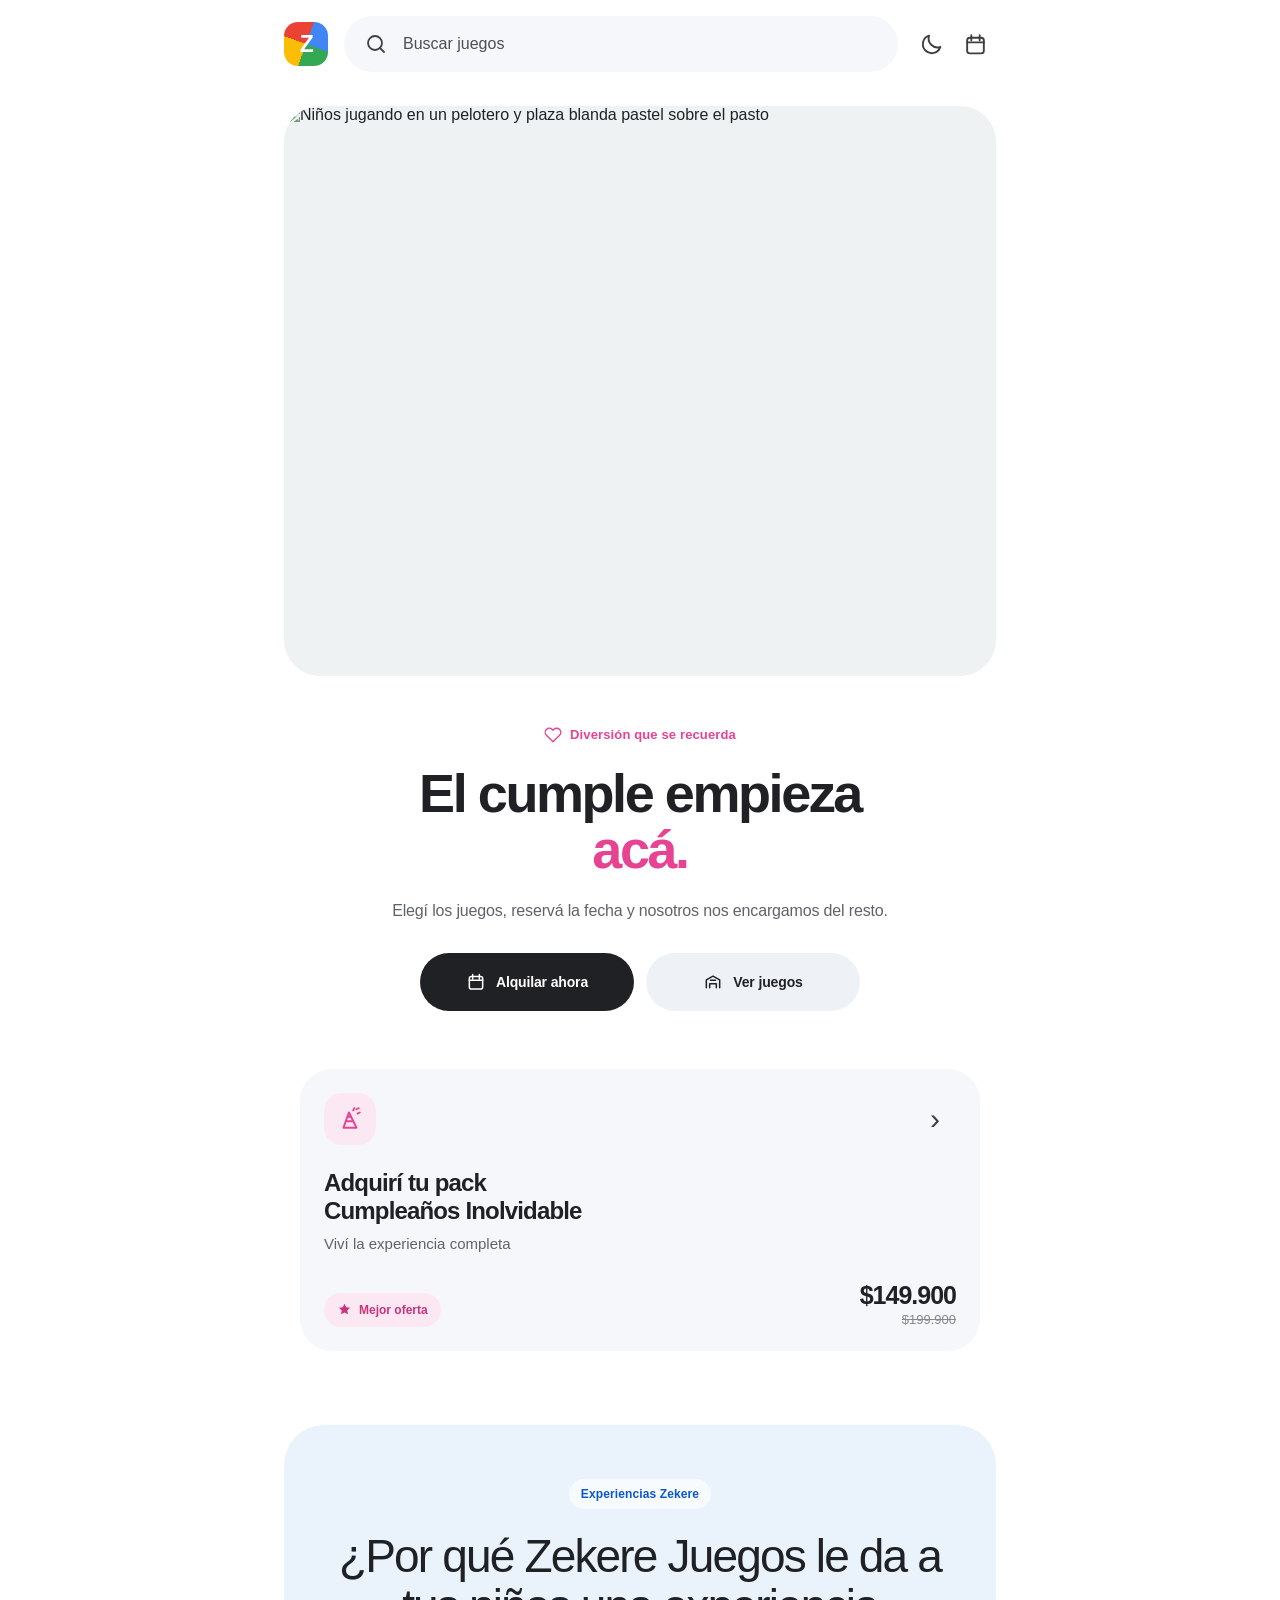
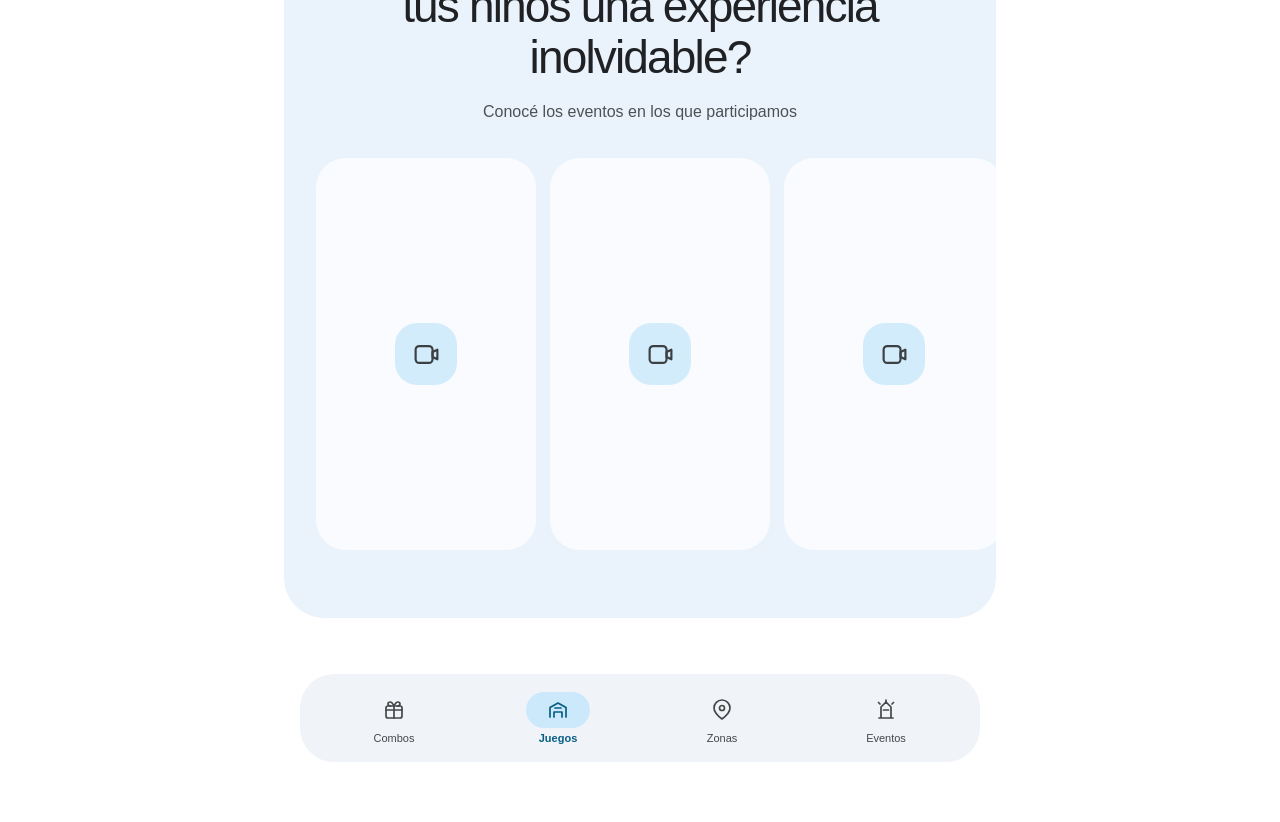
==== commit 25d3f87d: "feat: publish events video showcase section" ====
--- a/index.html
+++ b/index.html
@@ -14,95 +14,31 @@
 </head>
 <body class="home-page">
   <header class="google-header" aria-label="Encabezado principal">
-    <a class="zekere-symbol" href="index.html" aria-label="Zekere Juegos, inicio">
-      <span>Z</span>
-    </a>
-
-    <button class="search-pill" type="button" aria-label="Buscar juegos">
-      <svg viewBox="0 0 24 24" fill="none" stroke="currentColor" stroke-width="1.8" stroke-linecap="round" stroke-linejoin="round" aria-hidden="true">
-        <circle cx="11" cy="11" r="7"></circle>
-        <path d="m20 20-4-4"></path>
-      </svg>
-      <span>Buscar juegos</span>
-    </button>
-
+    <a class="zekere-symbol" href="index.html" aria-label="Zekere Juegos, inicio"><span>Z</span></a>
+    <button class="search-pill" type="button" aria-label="Buscar juegos"><svg viewBox="0 0 24 24" fill="none" stroke="currentColor" stroke-width="1.8" stroke-linecap="round" stroke-linejoin="round" aria-hidden="true"><circle cx="11" cy="11" r="7"></circle><path d="m20 20-4-4"></path></svg><span>Buscar juegos</span></button>
     <div class="header-tools" aria-label="Acciones rápidas">
-      <button class="icon-button" type="button" aria-label="Cambiar apariencia">
-        <svg viewBox="0 0 24 24" fill="none" stroke="currentColor" stroke-width="1.8" stroke-linecap="round" stroke-linejoin="round" aria-hidden="true">
-          <path d="M20.5 14.3A8.5 8.5 0 0 1 9.7 3.5 8.6 8.6 0 1 0 20.5 14.3Z"></path>
-        </svg>
-      </button>
-      <a class="icon-button" href="alquiler.html" aria-label="Ver reservas">
-        <svg viewBox="0 0 24 24" fill="none" stroke="currentColor" stroke-width="1.8" stroke-linecap="round" stroke-linejoin="round" aria-hidden="true">
-          <rect x="4" y="5.5" width="16" height="15" rx="2.5"></rect>
-          <path d="M8 3v5M16 3v5M4 10h16"></path>
-        </svg>
-      </a>
+      <button class="icon-button" type="button" aria-label="Cambiar apariencia"><svg viewBox="0 0 24 24" fill="none" stroke="currentColor" stroke-width="1.8" stroke-linecap="round" stroke-linejoin="round" aria-hidden="true"><path d="M20.5 14.3A8.5 8.5 0 0 1 9.7 3.5 8.6 8.6 0 1 0 20.5 14.3Z"></path></svg></button>
+      <a class="icon-button" href="alquiler.html" aria-label="Ver reservas"><svg viewBox="0 0 24 24" fill="none" stroke="currentColor" stroke-width="1.8" stroke-linecap="round" stroke-linejoin="round" aria-hidden="true"><rect x="4" y="5.5" width="16" height="15" rx="2.5"></rect><path d="M8 3v5M16 3v5M4 10h16"></path></svg></a>
     </div>
   </header>
 
   <main class="home-main">
-    <section class="hero-card" aria-label="Cumpleaños con Zekere Juegos">
-      <img src="assets/images/zekere-hero.jpg" alt="Niños jugando en un pelotero y plaza blanda pastel sobre el pasto" width="480" height="384">
-    </section>
+    <section class="hero-card" aria-label="Cumpleaños con Zekere Juegos"><img src="assets/images/zekere-hero.jpg" alt="Niños jugando en un pelotero y plaza blanda pastel sobre el pasto" width="480" height="384"></section>
 
     <section class="hero-copy" aria-labelledby="home-title">
-      <div class="pink-hook">
-        <svg viewBox="0 0 24 24" fill="none" stroke="currentColor" stroke-width="1.8" stroke-linecap="round" stroke-linejoin="round" aria-hidden="true">
-          <path d="M20.8 4.6a5.5 5.5 0 0 0-7.8 0L12 5.6l-1-1a5.5 5.5 0 0 0-7.8 7.8l1 1L12 21l7.8-7.6 1-1a5.5 5.5 0 0 0 0-7.8Z"></path>
-        </svg>
-        <span>Diversión que se recuerda</span>
-      </div>
-
+      <div class="pink-hook"><svg viewBox="0 0 24 24" fill="none" stroke="currentColor" stroke-width="1.8" stroke-linecap="round" stroke-linejoin="round" aria-hidden="true"><path d="M20.8 4.6a5.5 5.5 0 0 0-7.8 0L12 5.6l-1-1a5.5 5.5 0 0 0-7.8 7.8l1 1L12 21l7.8-7.6 1-1a5.5 5.5 0 0 0 0-7.8Z"></path></svg><span>Diversión que se recuerda</span></div>
       <h1 id="home-title">El cumple empieza <span>acá.</span></h1>
       <p>Elegí los juegos, reservá la fecha y nosotros nos encargamos del resto.</p>
-
       <div class="hero-actions" aria-label="Acciones principales">
-        <a class="google-action google-action--primary" href="alquiler.html">
-          <svg viewBox="0 0 24 24" fill="none" stroke="currentColor" stroke-width="1.8" stroke-linecap="round" stroke-linejoin="round" aria-hidden="true">
-            <rect x="4" y="5.5" width="16" height="15" rx="2.5"></rect>
-            <path d="M8 3v5M16 3v5M4 10h16"></path>
-          </svg>
-          <span>Alquilar ahora</span>
-        </a>
-        <a class="google-action google-action--soft" href="alquiler.html#complementos">
-          <svg viewBox="0 0 24 24" fill="none" stroke="currentColor" stroke-width="1.8" stroke-linecap="round" stroke-linejoin="round" aria-hidden="true">
-            <path d="M4 19V9.5L12 5l8 4.5V19"></path>
-            <path d="M8 19v-5h8v5M9 10h6"></path>
-          </svg>
-          <span>Ver juegos</span>
-        </a>
+        <a class="google-action google-action--primary" href="alquiler.html"><svg viewBox="0 0 24 24" fill="none" stroke="currentColor" stroke-width="1.8" stroke-linecap="round" stroke-linejoin="round" aria-hidden="true"><rect x="4" y="5.5" width="16" height="15" rx="2.5"></rect><path d="M8 3v5M16 3v5M4 10h16"></path></svg><span>Alquilar ahora</span></a>
+        <a class="google-action google-action--soft" href="alquiler.html#complementos"><svg viewBox="0 0 24 24" fill="none" stroke="currentColor" stroke-width="1.8" stroke-linecap="round" stroke-linejoin="round" aria-hidden="true"><path d="M4 19V9.5L12 5l8 4.5V19"></path><path d="M8 19v-5h8v5M9 10h6"></path></svg><span>Ver juegos</span></a>
       </div>
     </section>
 
     <a class="experience-card" id="pack" href="alquiler.html" aria-label="Ver pack Cumpleaños Inolvidable">
-      <div class="experience-card__top">
-        <span class="experience-icon" aria-hidden="true">
-          <svg viewBox="0 0 24 24" fill="none" stroke="currentColor" stroke-width="1.8" stroke-linecap="round" stroke-linejoin="round">
-            <path d="m6 20 5-14 7 14H6Z"></path>
-            <path d="M9 14h6M10 10h3M15 4l1-2M19 7l2-1M18 3l2-1"></path>
-          </svg>
-        </span>
-        <span class="experience-card__arrow" aria-hidden="true">›</span>
-      </div>
-
-      <div class="experience-card__copy">
-        <strong>Adquirí tu pack<br>Cumpleaños Inolvidable</strong>
-        <span>Viví la experiencia completa</span>
-      </div>
-
-      <div class="experience-card__footer">
-        <span class="best-offer">
-          <svg viewBox="0 0 24 24" fill="currentColor" aria-hidden="true">
-            <path d="m12 2.7 2.75 5.57 6.15.9-4.45 4.33 1.05 6.12L12 16.73l-5.5 2.89 1.05-6.12L3.1 9.17l6.15-.9L12 2.7Z"></path>
-          </svg>
-          Mejor oferta
-        </span>
-        <div class="experience-price">
-          <strong>$149.900</strong>
-          <span>$199.900</span>
-        </div>
-      </div>
+      <div class="experience-card__top"><span class="experience-icon" aria-hidden="true"><svg viewBox="0 0 24 24" fill="none" stroke="currentColor" stroke-width="1.8" stroke-linecap="round" stroke-linejoin="round"><path d="m6 20 5-14 7 14H6Z"></path><path d="M9 14h6M10 10h3M15 4l1-2M19 7l2-1M18 3l2-1"></path></svg></span><span class="experience-card__arrow" aria-hidden="true">›</span></div>
+      <div class="experience-card__copy"><strong>Adquirí tu pack<br>Cumpleaños Inolvidable</strong><span>Viví la experiencia completa</span></div>
+      <div class="experience-card__footer"><span class="best-offer"><svg viewBox="0 0 24 24" fill="currentColor" aria-hidden="true"><path d="m12 2.7 2.75 5.57 6.15.9-4.45 4.33 1.05 6.12L12 16.73l-5.5 2.89 1.05-6.12L3.1 9.17l6.15-.9L12 2.7Z"></path></svg>Mejor oferta</span><div class="experience-price"><strong>$149.900</strong><span>$199.900</span></div></div>
     </a>
 
     <section class="events-showcase" id="eventos" aria-labelledby="events-title">
@@ -111,48 +47,12 @@
         <h2 id="events-title">¿Por qué Zekere Juegos le da a tus niños una experiencia inolvidable?</h2>
         <p>Conocé los eventos en los que participamos</p>
       </div>
-
       <div class="video-rail" role="list" aria-label="Videos de eventos Zekere" tabindex="0">
-        <article class="video-card" role="listitem" aria-label="Video de evento 1, próximamente">
-          <span class="video-card__icon" aria-hidden="true">
-            <svg viewBox="0 0 24 24" fill="none" stroke="currentColor" stroke-width="1.8" stroke-linecap="round" stroke-linejoin="round">
-              <rect x="3" y="5" width="14" height="14" rx="3"></rect>
-              <path d="m17 10 4-2v8l-4-2v-4Z"></path>
-            </svg>
-          </span>
-        </article>
-        <article class="video-card" role="listitem" aria-label="Video de evento 2, próximamente">
-          <span class="video-card__icon" aria-hidden="true">
-            <svg viewBox="0 0 24 24" fill="none" stroke="currentColor" stroke-width="1.8" stroke-linecap="round" stroke-linejoin="round">
-              <rect x="3" y="5" width="14" height="14" rx="3"></rect>
-              <path d="m17 10 4-2v8l-4-2v-4Z"></path>
-            </svg>
-          </span>
-        </article>
-        <article class="video-card" role="listitem" aria-label="Video de evento 3, próximamente">
-          <span class="video-card__icon" aria-hidden="true">
-            <svg viewBox="0 0 24 24" fill="none" stroke="currentColor" stroke-width="1.8" stroke-linecap="round" stroke-linejoin="round">
-              <rect x="3" y="5" width="14" height="14" rx="3"></rect>
-              <path d="m17 10 4-2v8l-4-2v-4Z"></path>
-            </svg>
-          </span>
-        </article>
-        <article class="video-card" role="listitem" aria-label="Video de evento 4, próximamente">
-          <span class="video-card__icon" aria-hidden="true">
-            <svg viewBox="0 0 24 24" fill="none" stroke="currentColor" stroke-width="1.8" stroke-linecap="round" stroke-linejoin="round">
-              <rect x="3" y="5" width="14" height="14" rx="3"></rect>
-              <path d="m17 10 4-2v8l-4-2v-4Z"></path>
-            </svg>
-          </span>
-        </article>
-        <article class="video-card" role="listitem" aria-label="Video de evento 5, próximamente">
-          <span class="video-card__icon" aria-hidden="true">
-            <svg viewBox="0 0 24 24" fill="none" stroke="currentColor" stroke-width="1.8" stroke-linecap="round" stroke-linejoin="round">
-              <rect x="3" y="5" width="14" height="14" rx="3"></rect>
-              <path d="m17 10 4-2v8l-4-2v-4Z"></path>
-            </svg>
-          </span>
-        </article>
+        <article class="video-card" role="listitem" aria-label="Video de evento 1, próximamente"><span class="video-card__icon" aria-hidden="true"><svg viewBox="0 0 24 24" fill="none" stroke="currentColor" stroke-width="1.8" stroke-linecap="round" stroke-linejoin="round"><rect x="3" y="5" width="14" height="14" rx="3"></rect><path d="m17 10 4-2v8l-4-2v-4Z"></path></svg></span></article>
+        <article class="video-card" role="listitem" aria-label="Video de evento 2, próximamente"><span class="video-card__icon" aria-hidden="true"><svg viewBox="0 0 24 24" fill="none" stroke="currentColor" stroke-width="1.8" stroke-linecap="round" stroke-linejoin="round"><rect x="3" y="5" width="14" height="14" rx="3"></rect><path d="m17 10 4-2v8l-4-2v-4Z"></path></svg></span></article>
+        <article class="video-card" role="listitem" aria-label="Video de evento 3, próximamente"><span class="video-card__icon" aria-hidden="true"><svg viewBox="0 0 24 24" fill="none" stroke="currentColor" stroke-width="1.8" stroke-linecap="round" stroke-linejoin="round"><rect x="3" y="5" width="14" height="14" rx="3"></rect><path d="m17 10 4-2v8l-4-2v-4Z"></path></svg></span></article>
+        <article class="video-card" role="listitem" aria-label="Video de evento 4, próximamente"><span class="video-card__icon" aria-hidden="true"><svg viewBox="0 0 24 24" fill="none" stroke="currentColor" stroke-width="1.8" stroke-linecap="round" stroke-linejoin="round"><rect x="3" y="5" width="14" height="14" rx="3"></rect><path d="m17 10 4-2v8l-4-2v-4Z"></path></svg></span></article>
+        <article class="video-card" role="listitem" aria-label="Video de evento 5, próximamente"><span class="video-card__icon" aria-hidden="true"><svg viewBox="0 0 24 24" fill="none" stroke="currentColor" stroke-width="1.8" stroke-linecap="round" stroke-linejoin="round"><rect x="3" y="5" width="14" height="14" rx="3"></rect><path d="m17 10 4-2v8l-4-2v-4Z"></path></svg></span></article>
       </div>
     </section>
 
@@ -160,45 +60,10 @@
   </main>
 
   <nav class="bottom-nav" aria-label="Explorar Zekere">
-    <a class="bottom-nav__item" href="#pack">
-      <span class="bottom-nav__icon">
-        <svg viewBox="0 0 24 24" fill="none" stroke="currentColor" stroke-width="1.7" stroke-linecap="round" stroke-linejoin="round" aria-hidden="true">
-          <rect x="4" y="8" width="16" height="12" rx="2"></rect>
-          <path d="M12 8v12M4 12h16M8.5 8C7 8 6 7.2 6 6s1-2 2.3-2C10 4 12 8 12 8M15.5 8C17 8 18 7.2 18 6s-1-2-2.3-2C14 4 12 8 12 8"></path>
-        </svg>
-      </span>
-      <span>Combos</span>
-    </a>
-
-    <a class="bottom-nav__item is-active" href="alquiler.html#complementos" aria-current="page">
-      <span class="bottom-nav__icon">
-        <svg viewBox="0 0 24 24" fill="none" stroke="currentColor" stroke-width="1.7" stroke-linecap="round" stroke-linejoin="round" aria-hidden="true">
-          <path d="M4 19V9.5L12 5l8 4.5V19"></path>
-          <path d="M8 19v-5h8v5M9 10h6"></path>
-        </svg>
-      </span>
-      <span>Juegos</span>
-    </a>
-
-    <a class="bottom-nav__item" href="#zonas">
-      <span class="bottom-nav__icon">
-        <svg viewBox="0 0 24 24" fill="none" stroke="currentColor" stroke-width="1.7" stroke-linecap="round" stroke-linejoin="round" aria-hidden="true">
-          <path d="M20 10c0 5-8 11-8 11S4 15 4 10a8 8 0 1 1 16 0Z"></path>
-          <circle cx="12" cy="10" r="2.5"></circle>
-        </svg>
-      </span>
-      <span>Zonas</span>
-    </a>
-
-    <a class="bottom-nav__item" href="#eventos">
-      <span class="bottom-nav__icon">
-        <svg viewBox="0 0 24 24" fill="none" stroke="currentColor" stroke-width="1.7" stroke-linecap="round" stroke-linejoin="round" aria-hidden="true">
-          <path d="M5 20h14M7 20V9l5-5 5 5v11M9.5 12h5"></path>
-          <path d="M12 4V2M18 6l1.5-1.5M6 6 4.5 4.5"></path>
-        </svg>
-      </span>
-      <span>Eventos</span>
-    </a>
+    <a class="bottom-nav__item" href="#pack"><span class="bottom-nav__icon"><svg viewBox="0 0 24 24" fill="none" stroke="currentColor" stroke-width="1.7" stroke-linecap="round" stroke-linejoin="round" aria-hidden="true"><rect x="4" y="8" width="16" height="12" rx="2"></rect><path d="M12 8v12M4 12h16M8.5 8C7 8 6 7.2 6 6s1-2 2.3-2C10 4 12 8 12 8M15.5 8C17 8 18 7.2 18 6s-1-2-2.3-2C14 4 12 8 12 8"></path></svg></span><span>Combos</span></a>
+    <a class="bottom-nav__item is-active" href="alquiler.html#complementos" aria-current="page"><span class="bottom-nav__icon"><svg viewBox="0 0 24 24" fill="none" stroke="currentColor" stroke-width="1.7" stroke-linecap="round" stroke-linejoin="round" aria-hidden="true"><path d="M4 19V9.5L12 5l8 4.5V19"></path><path d="M8 19v-5h8v5M9 10h6"></path></svg></span><span>Juegos</span></a>
+    <a class="bottom-nav__item" href="#zonas"><span class="bottom-nav__icon"><svg viewBox="0 0 24 24" fill="none" stroke="currentColor" stroke-width="1.7" stroke-linecap="round" stroke-linejoin="round" aria-hidden="true"><path d="M20 10c0 5-8 11-8 11S4 15 4 10a8 8 0 1 1 16 0Z"></path><circle cx="12" cy="10" r="2.5"></circle></svg></span><span>Zonas</span></a>
+    <a class="bottom-nav__item" href="#eventos"><span class="bottom-nav__icon"><svg viewBox="0 0 24 24" fill="none" stroke="currentColor" stroke-width="1.7" stroke-linecap="round" stroke-linejoin="round" aria-hidden="true"><path d="M5 20h14M7 20V9l5-5 5 5v11M9.5 12h5"></path><path d="M12 4V2M18 6l1.5-1.5M6 6 4.5 4.5"></path></svg></span><span>Eventos</span></a>
   </nav>
 </body>
 </html>
--- a/assets/css/home.css
+++ b/assets/css/home.css
@@ -4,506 +4,67 @@
   --google-blue-soft: #cbe9fb;
   --google-surface: #f5f7fb;
   --google-surface-strong: #eef2f7;
+  --events-surface: #eaf3fb;
   --ink: #202124;
   --muted: #5f6368;
 }
 
-body.home-page {
-  margin: 0;
-  padding: 0 0 calc(108px + env(safe-area-inset-bottom));
-  background: #fff;
-  color: var(--ink);
-  font-family: "Google Sans Flex", "Google Sans", "Open Sans", -apple-system, BlinkMacSystemFont, "Segoe UI", sans-serif;
-}
-
-body.home-page * {
-  box-sizing: border-box;
-}
-
-.google-header {
-  width: min(100%, 760px);
-  min-height: 88px;
-  margin: 0 auto;
-  padding: 16px 20px;
-  display: grid;
-  grid-template-columns: 48px minmax(0, 1fr) auto;
-  align-items: center;
-  gap: 12px;
-  background: #fff;
-}
-
-.zekere-symbol {
-  width: 44px;
-  height: 44px;
-  display: grid;
-  place-items: center;
-  border-radius: 14px;
-  background: conic-gradient(from 20deg, #4285f4 0 25%, #34a853 25% 50%, #fbbc04 50% 75%, #ea4335 75% 100%);
-  color: #fff;
-  font-size: 23px;
-  font-weight: 760;
-  letter-spacing: -0.06em;
-}
-
-.search-pill {
-  min-width: 0;
-  height: 56px;
-  padding: 0 20px;
-  display: flex;
-  align-items: center;
-  gap: 15px;
-  border: 0;
-  border-radius: 28px;
-  background: var(--google-surface);
-  color: #3c4043;
-  cursor: pointer;
-}
-
-.search-pill svg {
-  width: 24px;
-  height: 24px;
-  flex: 0 0 auto;
-}
-
-.search-pill span {
-  overflow: hidden;
-  color: #4b4f52;
-  font-size: 16px;
-  font-weight: 420;
-  white-space: nowrap;
-  text-overflow: ellipsis;
-}
-
-.header-tools {
-  display: flex;
-  align-items: center;
-  gap: 2px;
-}
-
-.icon-button {
-  width: 42px;
-  height: 42px;
-  display: grid;
-  place-items: center;
-  border: 0;
-  border-radius: 50%;
-  background: transparent;
-  color: #3c4043;
-  cursor: pointer;
-}
-
-.icon-button:active {
-  background: #f1f3f4;
-}
-
-.icon-button svg {
-  width: 25px;
-  height: 25px;
-}
-
-.home-main {
-  width: min(100%, 760px);
-  margin: 0 auto;
-}
-
-.hero-card {
-  width: calc(100% - 40px);
-  margin: 10px auto 0;
-  aspect-ratio: 5 / 4;
-  overflow: hidden;
-  border-radius: 32px;
-  background: #eef2f3;
-}
-
-.hero-card img {
-  width: 100%;
-  height: 100%;
-  display: block;
-  object-fit: cover;
-  object-position: center center;
-}
-
-.hero-copy {
-  width: calc(100% - 48px);
-  margin: 0 auto;
-  padding: 38px 0 0;
-}
-
-.pink-hook {
-  display: inline-flex;
-  align-items: center;
-  gap: 8px;
-  color: var(--zekere-pink);
-  font-size: 13px;
-  font-weight: 650;
-  letter-spacing: 0.01em;
-}
-
-.pink-hook svg {
-  width: 18px;
-  height: 18px;
-}
-
-.hero-copy h1 {
-  max-width: 540px;
-  margin: 17px 0 0;
-  color: #202124;
-  font-size: clamp(34px, 9.2vw, 54px);
-  line-height: 1.04;
-  font-weight: 560;
-  letter-spacing: -0.045em;
-}
-
-.hero-copy h1 span {
-  color: var(--zekere-pink);
-}
-
-.hero-copy > p {
-  max-width: 520px;
-  margin: 22px 0 0;
-  color: var(--muted);
-  font-size: 16px;
-  line-height: 1.52;
-  font-weight: 390;
-  letter-spacing: -0.01em;
-}
-
-.hero-actions {
-  margin-top: 30px;
-  display: grid;
-  grid-template-columns: 1fr 1fr;
-  gap: 12px;
-}
-
-.google-action {
-  min-height: 58px;
-  padding: 0 16px;
-  display: inline-flex;
-  align-items: center;
-  justify-content: center;
-  gap: 10px;
-  border-radius: 29px;
-  font-size: 14px;
-  font-weight: 620;
-  letter-spacing: -0.01em;
-}
-
-.google-action svg {
-  width: 20px;
-  height: 20px;
-  flex: 0 0 auto;
-}
-
-.google-action--primary {
-  background: #202124;
-  color: #fff;
-}
-
-.google-action--soft {
-  background: var(--google-surface-strong);
-  color: #202124;
-}
-
-.experience-card {
-  width: calc(100% - 40px);
-  margin: 46px auto 0;
-  padding: 24px;
-  display: block;
-  border-radius: 32px;
-  background: var(--google-surface);
-  color: #202124;
-}
-
-.experience-card__top {
-  display: flex;
-  align-items: center;
-  justify-content: space-between;
-}
-
-.experience-icon {
-  width: 52px;
-  height: 52px;
-  display: grid;
-  place-items: center;
-  border-radius: 18px;
-  background: var(--zekere-pink-soft);
-  color: var(--zekere-pink);
-}
-
-.experience-icon svg {
-  width: 26px;
-  height: 26px;
-}
-
-.experience-card__arrow {
-  width: 42px;
-  height: 42px;
-  display: grid;
-  place-items: center;
-  border-radius: 50%;
-  color: #3c4043;
-  font-size: 30px;
-  font-weight: 320;
-}
-
-.experience-card__copy {
-  margin-top: 24px;
-  display: grid;
-  gap: 9px;
-}
-
-.experience-card__copy strong {
-  max-width: 500px;
-  font-size: 24px;
-  line-height: 1.14;
-  font-weight: 560;
-  letter-spacing: -0.035em;
-}
-
-.experience-card__copy span {
-  color: var(--muted);
-  font-size: 15px;
-  line-height: 1.45;
-}
-
-.experience-card__footer {
-  margin-top: 28px;
-  display: flex;
-  align-items: flex-end;
-  justify-content: space-between;
-  gap: 18px;
-}
-
-.best-offer {
-  min-height: 34px;
-  padding: 0 13px;
-  display: inline-flex;
-  align-items: center;
-  gap: 7px;
-  border-radius: 17px;
-  background: var(--zekere-pink-soft);
-  color: #c9347b;
-  font-size: 12px;
-  font-weight: 650;
-  white-space: nowrap;
-}
-
-.best-offer svg {
-  width: 15px;
-  height: 15px;
-}
-
-.experience-price {
-  display: grid;
-  justify-items: end;
-  gap: 4px;
-}
-
-.experience-price strong {
-  font-size: 25px;
-  line-height: 1;
-  font-weight: 620;
-  letter-spacing: -0.04em;
-}
-
-.experience-price span {
-  color: #85898d;
-  font-size: 13px;
-  text-decoration: line-through;
-}
-
-.page-air {
-  height: 56px;
-}
-
-.bottom-nav {
-  position: fixed;
-  left: 0;
-  right: 0;
-  bottom: 0;
-  z-index: 40;
-  min-height: 88px;
-  padding: 8px 12px calc(8px + env(safe-area-inset-bottom));
-  display: grid;
-  grid-template-columns: repeat(4, 1fr);
-  background: #f0f4f9;
-}
-
-.bottom-nav__item {
-  min-width: 0;
-  display: flex;
-  flex-direction: column;
-  align-items: center;
-  justify-content: center;
-  gap: 4px;
-  color: #444746;
-  font-size: 11px;
-  font-weight: 520;
-}
-
-.bottom-nav__icon {
-  width: 64px;
-  height: 36px;
-  display: grid;
-  place-items: center;
-  border-radius: 18px;
-}
-
-.bottom-nav__icon svg {
-  width: 24px;
-  height: 24px;
-}
-
-.bottom-nav__item.is-active {
-  color: #075e84;
-  font-weight: 650;
-}
-
-.bottom-nav__item.is-active .bottom-nav__icon {
-  background: var(--google-blue-soft);
-}
-
-@media (max-width: 430px) {
-  .google-header {
-    min-height: 82px;
-    padding: 14px 16px;
-    grid-template-columns: 42px minmax(0, 1fr) auto;
-    gap: 9px;
-  }
-
-  .zekere-symbol {
-    width: 40px;
-    height: 40px;
-    border-radius: 12px;
-    font-size: 21px;
-  }
-
-  .search-pill {
-    height: 52px;
-    padding: 0 16px;
-    gap: 12px;
-    border-radius: 26px;
-  }
-
-  .search-pill span {
-    font-size: 15px;
-  }
-
-  .header-tools {
-    gap: 0;
-  }
-
-  .icon-button {
-    width: 38px;
-    height: 38px;
-  }
-
-  .icon-button svg {
-    width: 23px;
-    height: 23px;
-  }
-
-  .hero-card {
-    width: calc(100% - 32px);
-    margin-top: 12px;
-    border-radius: 30px;
-  }
-
-  .hero-copy {
-    width: calc(100% - 44px);
-    padding-top: 36px;
-  }
-
-  .experience-card {
-    width: calc(100% - 32px);
-  }
-}
-
-@media (max-width: 370px) {
-  .google-header {
-    grid-template-columns: 38px minmax(0, 1fr) 38px;
-  }
-
-  .header-tools .icon-button:first-child {
-    display: none;
-  }
-
-  .search-pill {
-    padding-inline: 14px;
-  }
-
-  .search-pill span {
-    font-size: 14px;
-  }
-
-  .hero-copy h1 {
-    font-size: 32px;
-  }
-
-  .hero-actions {
-    grid-template-columns: 1fr;
-  }
-
-  .experience-card__footer {
-    align-items: flex-start;
-    flex-direction: column;
-  }
-
-  .experience-price {
-    justify-items: start;
-  }
-
-  .bottom-nav__icon {
-    width: 56px;
-  }
-}
-
-@media (min-width: 760px) {
-  body.home-page {
-    padding-bottom: 32px;
-  }
-
-  .google-header {
-    padding-inline: 24px;
-  }
-
-  .hero-card {
-    width: calc(100% - 48px);
-    margin-top: 18px;
-    border-radius: 36px;
-  }
-
-  .hero-copy {
-    width: calc(100% - 80px);
-    padding-top: 50px;
-    text-align: center;
-  }
-
-  .pink-hook {
-    justify-content: center;
-  }
-
-  .hero-copy h1,
-  .hero-copy > p {
-    margin-left: auto;
-    margin-right: auto;
-  }
-
-  .hero-actions {
-    width: 440px;
-    margin-left: auto;
-    margin-right: auto;
-  }
-
-  .experience-card {
-    width: calc(100% - 80px);
-    margin-top: 58px;
-  }
-
-  .bottom-nav {
-    position: static;
-    width: min(calc(100% - 80px), 680px);
-    margin: 0 auto 28px;
-    border-radius: 34px;
-  }
-}
+body.home-page { margin: 0; padding: 0 0 calc(108px + env(safe-area-inset-bottom)); background: #fff; color: var(--ink); font-family: "Google Sans Flex", "Google Sans", "Open Sans", -apple-system, BlinkMacSystemFont, "Segoe UI", sans-serif; }
+body.home-page * { box-sizing: border-box; }
+.google-header { width: min(100%, 760px); min-height: 88px; margin: 0 auto; padding: 16px 20px; display: grid; grid-template-columns: 48px minmax(0, 1fr) auto; align-items: center; gap: 12px; background: #fff; }
+.zekere-symbol { width: 44px; height: 44px; display: grid; place-items: center; border-radius: 14px; background: conic-gradient(from 20deg, #4285f4 0 25%, #34a853 25% 50%, #fbbc04 50% 75%, #ea4335 75% 100%); color: #fff; font-size: 23px; font-weight: 760; letter-spacing: -0.06em; }
+.search-pill { min-width: 0; height: 56px; padding: 0 20px; display: flex; align-items: center; gap: 15px; border: 0; border-radius: 28px; background: var(--google-surface); color: #3c4043; cursor: pointer; }
+.search-pill svg { width: 24px; height: 24px; flex: 0 0 auto; }
+.search-pill span { overflow: hidden; color: #4b4f52; font-size: 16px; font-weight: 420; white-space: nowrap; text-overflow: ellipsis; }
+.header-tools { display: flex; align-items: center; gap: 2px; }
+.icon-button { width: 42px; height: 42px; display: grid; place-items: center; border: 0; border-radius: 50%; background: transparent; color: #3c4043; cursor: pointer; }
+.icon-button:active { background: #f1f3f4; }
+.icon-button svg { width: 25px; height: 25px; }
+.home-main { width: min(100%, 760px); margin: 0 auto; }
+.hero-card { width: calc(100% - 40px); margin: 10px auto 0; aspect-ratio: 5 / 4; overflow: hidden; border-radius: 32px; background: #eef2f3; }
+.hero-card img { width: 100%; height: 100%; display: block; object-fit: cover; object-position: center center; }
+.hero-copy { width: calc(100% - 48px); margin: 0 auto; padding: 38px 0 0; }
+.pink-hook { display: inline-flex; align-items: center; gap: 8px; color: var(--zekere-pink); font-size: 13px; font-weight: 650; letter-spacing: 0.01em; }
+.pink-hook svg { width: 18px; height: 18px; }
+.hero-copy h1 { max-width: 540px; margin: 17px 0 0; color: #202124; font-size: clamp(34px, 9.2vw, 54px); line-height: 1.04; font-weight: 560; letter-spacing: -0.045em; }
+.hero-copy h1 span { color: var(--zekere-pink); }
+.hero-copy > p { max-width: 520px; margin: 22px 0 0; color: var(--muted); font-size: 16px; line-height: 1.52; font-weight: 390; letter-spacing: -0.01em; }
+.hero-actions { margin-top: 30px; display: grid; grid-template-columns: 1fr 1fr; gap: 12px; }
+.google-action { min-height: 58px; padding: 0 16px; display: inline-flex; align-items: center; justify-content: center; gap: 10px; border-radius: 29px; font-size: 14px; font-weight: 620; letter-spacing: -0.01em; }
+.google-action svg { width: 20px; height: 20px; flex: 0 0 auto; }
+.google-action--primary { background: #202124; color: #fff; }
+.google-action--soft { background: var(--google-surface-strong); color: #202124; }
+.experience-card { width: calc(100% - 40px); margin: 46px auto 0; padding: 24px; display: block; border-radius: 32px; background: var(--google-surface); color: #202124; }
+.experience-card__top { display: flex; align-items: center; justify-content: space-between; }
+.experience-icon { width: 52px; height: 52px; display: grid; place-items: center; border-radius: 18px; background: var(--zekere-pink-soft); color: var(--zekere-pink); }
+.experience-icon svg { width: 26px; height: 26px; }
+.experience-card__arrow { width: 42px; height: 42px; display: grid; place-items: center; border-radius: 50%; color: #3c4043; font-size: 30px; font-weight: 320; }
+.experience-card__copy { margin-top: 24px; display: grid; gap: 9px; }
+.experience-card__copy strong { max-width: 500px; font-size: 24px; line-height: 1.14; font-weight: 560; letter-spacing: -0.035em; }
+.experience-card__copy span { color: var(--muted); font-size: 15px; line-height: 1.45; }
+.experience-card__footer { margin-top: 28px; display: flex; align-items: flex-end; justify-content: space-between; gap: 18px; }
+.best-offer { min-height: 34px; padding: 0 13px; display: inline-flex; align-items: center; gap: 7px; border-radius: 17px; background: var(--zekere-pink-soft); color: #c9347b; font-size: 12px; font-weight: 650; white-space: nowrap; }
+.best-offer svg { width: 15px; height: 15px; }
+.experience-price { display: grid; justify-items: end; gap: 4px; }
+.experience-price strong { font-size: 25px; line-height: 1; font-weight: 620; letter-spacing: -0.04em; }
+.experience-price span { color: #85898d; font-size: 13px; text-decoration: line-through; }
+.events-showcase { width: 100%; margin: 68px 0 0; padding: 54px 0 60px; overflow: hidden; background: var(--events-surface); }
+.events-showcase__intro { width: calc(100% - 44px); margin: 0 auto; }
+.events-kicker { display: inline-flex; align-items: center; min-height: 30px; padding: 0 12px; border-radius: 15px; background: rgba(255,255,255,.66); color: #0b57d0; font-size: 12px; font-weight: 650; letter-spacing: .01em; }
+.events-showcase h2 { max-width: 610px; margin: 22px 0 0; color: #202124; font-size: clamp(30px, 7.8vw, 46px); line-height: 1.1; font-weight: 540; letter-spacing: -0.04em; }
+.events-showcase__intro p { margin: 18px 0 0; color: #4d5156; font-size: 16px; line-height: 1.5; font-weight: 390; }
+.video-rail { margin-top: 34px; padding: 0 22px 8px; display: flex; gap: 14px; overflow-x: auto; overscroll-behavior-inline: contain; scroll-snap-type: x mandatory; scroll-padding-inline: 22px; scrollbar-width: none; -webkit-overflow-scrolling: touch; }
+.video-rail::-webkit-scrollbar { display: none; }
+.video-card { flex: 0 0 min(64vw, 230px); aspect-ratio: 9 / 16; display: grid; place-items: center; border: 0; border-radius: 30px; background: rgba(255,255,255,.72); scroll-snap-align: start; }
+.video-card__icon { width: 62px; height: 62px; display: grid; place-items: center; border-radius: 22px; background: rgba(203,233,251,.82); color: #3c4043; }
+.video-card__icon svg { width: 29px; height: 29px; }
+.page-air { height: 56px; }
+.bottom-nav { position: fixed; left: 0; right: 0; bottom: 0; z-index: 40; min-height: 88px; padding: 8px 12px calc(8px + env(safe-area-inset-bottom)); display: grid; grid-template-columns: repeat(4, 1fr); background: #f0f4f9; }
+.bottom-nav__item { min-width: 0; display: flex; flex-direction: column; align-items: center; justify-content: center; gap: 4px; color: #444746; font-size: 11px; font-weight: 520; }
+.bottom-nav__icon { width: 64px; height: 36px; display: grid; place-items: center; border-radius: 18px; }
+.bottom-nav__icon svg { width: 24px; height: 24px; }
+.bottom-nav__item.is-active { color: #075e84; font-weight: 650; }
+.bottom-nav__item.is-active .bottom-nav__icon { background: var(--google-blue-soft); }
+@media (max-width:430px){.google-header{min-height:82px;padding:14px 16px;grid-template-columns:42px minmax(0,1fr) auto;gap:9px}.zekere-symbol{width:40px;height:40px;border-radius:12px;font-size:21px}.search-pill{height:52px;padding:0 16px;gap:12px;border-radius:26px}.search-pill span{font-size:15px}.header-tools{gap:0}.icon-button{width:38px;height:38px}.icon-button svg{width:23px;height:23px}.hero-card{width:calc(100% - 32px);margin-top:12px;border-radius:30px}.hero-copy{width:calc(100% - 44px);padding-top:36px}.experience-card{width:calc(100% - 32px)}}
+@media (max-width:370px){.google-header{grid-template-columns:38px minmax(0,1fr) 38px}.header-tools .icon-button:first-child{display:none}.search-pill{padding-inline:14px}.search-pill span{font-size:14px}.hero-copy h1{font-size:32px}.hero-actions{grid-template-columns:1fr}.experience-card__footer{align-items:flex-start;flex-direction:column}.experience-price{justify-items:start}.video-card{flex-basis:68vw}.bottom-nav__icon{width:56px}}
+@media (min-width:760px){body.home-page{padding-bottom:32px}.google-header{padding-inline:24px}.hero-card{width:calc(100% - 48px);margin-top:18px;border-radius:36px}.hero-copy{width:calc(100% - 80px);padding-top:50px;text-align:center}.pink-hook{justify-content:center}.hero-copy h1,.hero-copy>p{margin-left:auto;margin-right:auto}.hero-actions{width:440px;margin-left:auto;margin-right:auto}.experience-card{width:calc(100% - 80px);margin-top:58px}.events-showcase{width:calc(100% - 48px);margin:74px auto 0;border-radius:40px}.events-showcase__intro{width:calc(100% - 64px);text-align:center}.events-kicker{margin-inline:auto}.events-showcase h2,.events-showcase__intro p{margin-left:auto;margin-right:auto}.video-rail{padding-inline:32px;scroll-padding-inline:32px}.video-card{flex-basis:220px}.bottom-nav{position:static;width:min(calc(100% - 80px),680px);margin:0 auto 28px;border-radius:34px}}
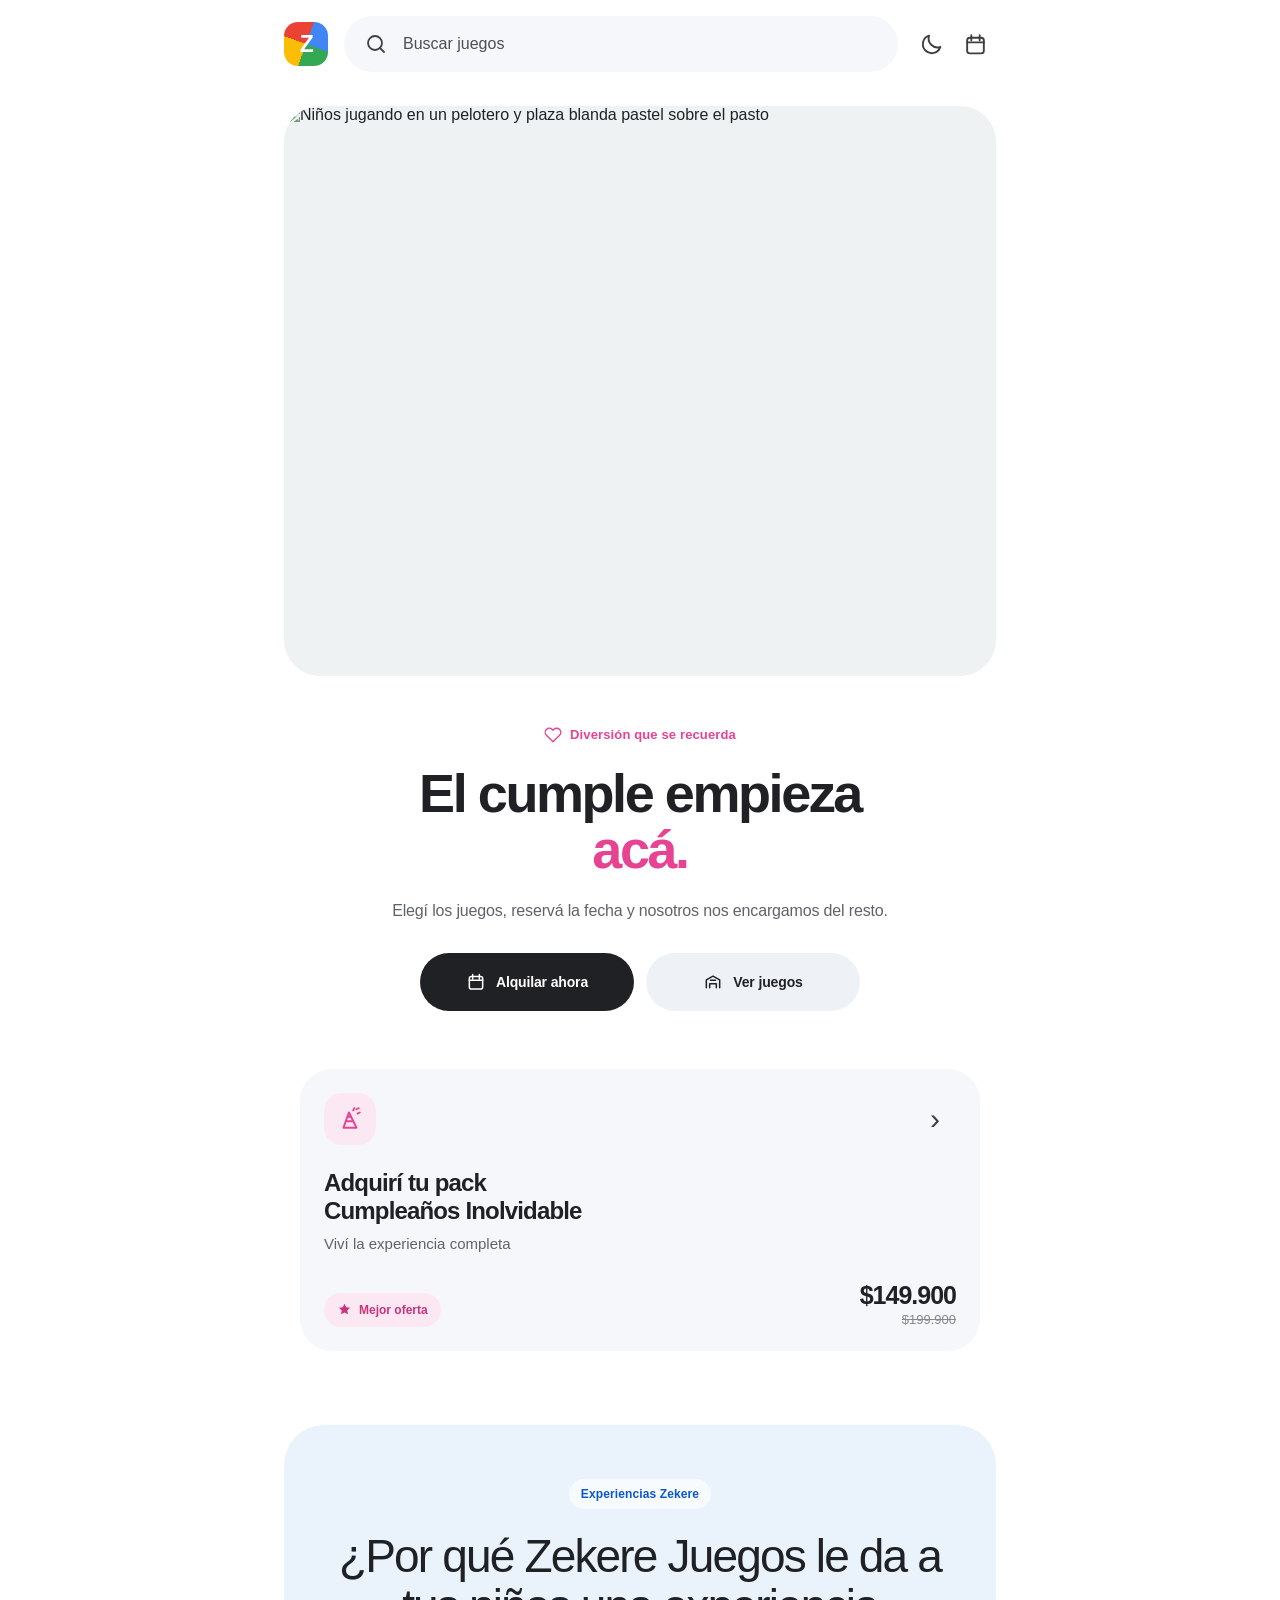
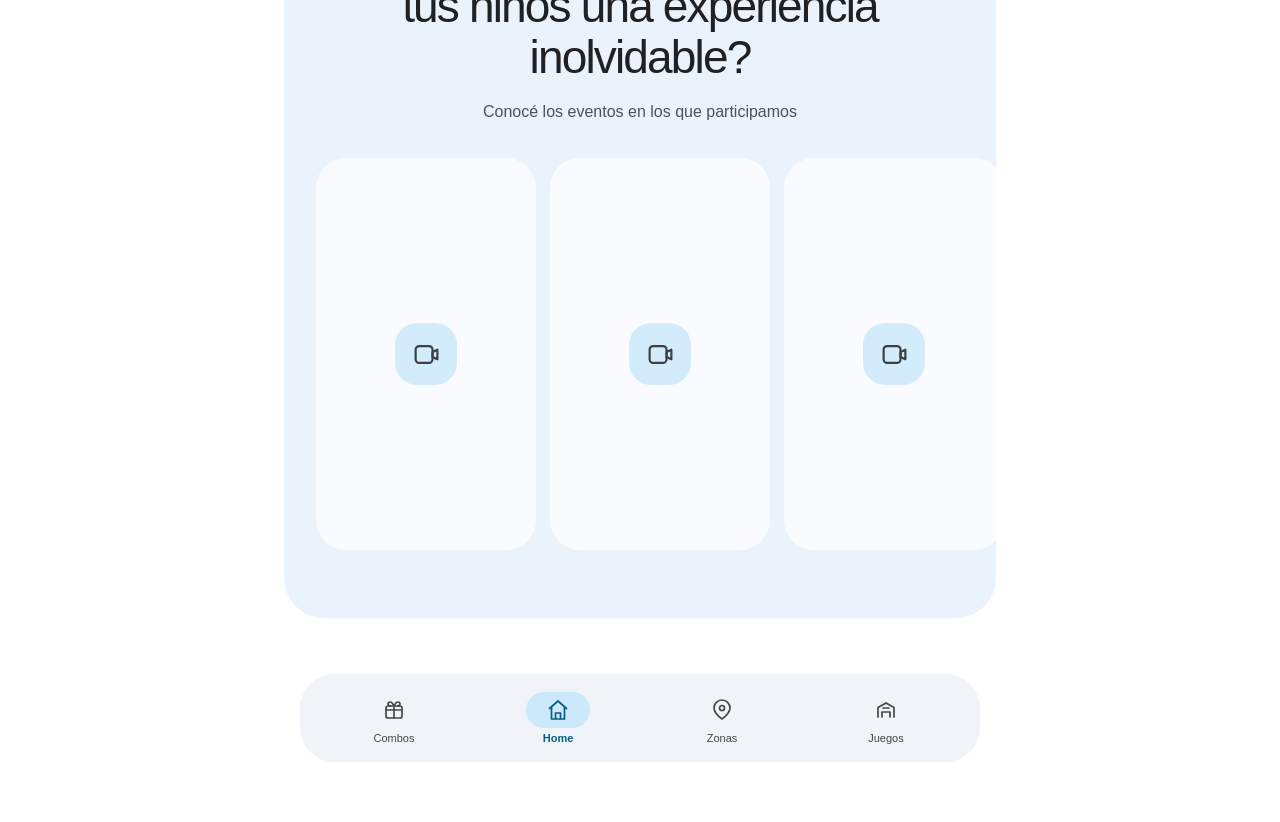
==== commit ed510119: "nav: move Juegos tab and add Home tab" ====
--- a/index.html
+++ b/index.html
@@ -14,31 +14,95 @@
 </head>
 <body class="home-page">
   <header class="google-header" aria-label="Encabezado principal">
-    <a class="zekere-symbol" href="index.html" aria-label="Zekere Juegos, inicio"><span>Z</span></a>
-    <button class="search-pill" type="button" aria-label="Buscar juegos"><svg viewBox="0 0 24 24" fill="none" stroke="currentColor" stroke-width="1.8" stroke-linecap="round" stroke-linejoin="round" aria-hidden="true"><circle cx="11" cy="11" r="7"></circle><path d="m20 20-4-4"></path></svg><span>Buscar juegos</span></button>
+    <a class="zekere-symbol" href="index.html" aria-label="Zekere Juegos, inicio">
+      <span>Z</span>
+    </a>
+
+    <button class="search-pill" type="button" aria-label="Buscar juegos">
+      <svg viewBox="0 0 24 24" fill="none" stroke="currentColor" stroke-width="1.8" stroke-linecap="round" stroke-linejoin="round" aria-hidden="true">
+        <circle cx="11" cy="11" r="7"></circle>
+        <path d="m20 20-4-4"></path>
+      </svg>
+      <span>Buscar juegos</span>
+    </button>
+
     <div class="header-tools" aria-label="Acciones rápidas">
-      <button class="icon-button" type="button" aria-label="Cambiar apariencia"><svg viewBox="0 0 24 24" fill="none" stroke="currentColor" stroke-width="1.8" stroke-linecap="round" stroke-linejoin="round" aria-hidden="true"><path d="M20.5 14.3A8.5 8.5 0 0 1 9.7 3.5 8.6 8.6 0 1 0 20.5 14.3Z"></path></svg></button>
-      <a class="icon-button" href="alquiler.html" aria-label="Ver reservas"><svg viewBox="0 0 24 24" fill="none" stroke="currentColor" stroke-width="1.8" stroke-linecap="round" stroke-linejoin="round" aria-hidden="true"><rect x="4" y="5.5" width="16" height="15" rx="2.5"></rect><path d="M8 3v5M16 3v5M4 10h16"></path></svg></a>
+      <button class="icon-button" type="button" aria-label="Cambiar apariencia">
+        <svg viewBox="0 0 24 24" fill="none" stroke="currentColor" stroke-width="1.8" stroke-linecap="round" stroke-linejoin="round" aria-hidden="true">
+          <path d="M20.5 14.3A8.5 8.5 0 0 1 9.7 3.5 8.6 8.6 0 1 0 20.5 14.3Z"></path>
+        </svg>
+      </button>
+      <a class="icon-button" href="alquiler.html" aria-label="Ver reservas">
+        <svg viewBox="0 0 24 24" fill="none" stroke="currentColor" stroke-width="1.8" stroke-linecap="round" stroke-linejoin="round" aria-hidden="true">
+          <rect x="4" y="5.5" width="16" height="15" rx="2.5"></rect>
+          <path d="M8 3v5M16 3v5M4 10h16"></path>
+        </svg>
+      </a>
     </div>
   </header>
 
   <main class="home-main">
-    <section class="hero-card" aria-label="Cumpleaños con Zekere Juegos"><img src="assets/images/zekere-hero.jpg" alt="Niños jugando en un pelotero y plaza blanda pastel sobre el pasto" width="480" height="384"></section>
+    <section class="hero-card" aria-label="Cumpleaños con Zekere Juegos">
+      <img src="assets/images/zekere-hero.jpg" alt="Niños jugando en un pelotero y plaza blanda pastel sobre el pasto" width="480" height="384">
+    </section>
 
     <section class="hero-copy" aria-labelledby="home-title">
-      <div class="pink-hook"><svg viewBox="0 0 24 24" fill="none" stroke="currentColor" stroke-width="1.8" stroke-linecap="round" stroke-linejoin="round" aria-hidden="true"><path d="M20.8 4.6a5.5 5.5 0 0 0-7.8 0L12 5.6l-1-1a5.5 5.5 0 0 0-7.8 7.8l1 1L12 21l7.8-7.6 1-1a5.5 5.5 0 0 0 0-7.8Z"></path></svg><span>Diversión que se recuerda</span></div>
+      <div class="pink-hook">
+        <svg viewBox="0 0 24 24" fill="none" stroke="currentColor" stroke-width="1.8" stroke-linecap="round" stroke-linejoin="round" aria-hidden="true">
+          <path d="M20.8 4.6a5.5 5.5 0 0 0-7.8 0L12 5.6l-1-1a5.5 5.5 0 0 0-7.8 7.8l1 1L12 21l7.8-7.6 1-1a5.5 5.5 0 0 0 0-7.8Z"></path>
+        </svg>
+        <span>Diversión que se recuerda</span>
+      </div>
+
       <h1 id="home-title">El cumple empieza <span>acá.</span></h1>
       <p>Elegí los juegos, reservá la fecha y nosotros nos encargamos del resto.</p>
+
       <div class="hero-actions" aria-label="Acciones principales">
-        <a class="google-action google-action--primary" href="alquiler.html"><svg viewBox="0 0 24 24" fill="none" stroke="currentColor" stroke-width="1.8" stroke-linecap="round" stroke-linejoin="round" aria-hidden="true"><rect x="4" y="5.5" width="16" height="15" rx="2.5"></rect><path d="M8 3v5M16 3v5M4 10h16"></path></svg><span>Alquilar ahora</span></a>
-        <a class="google-action google-action--soft" href="alquiler.html#complementos"><svg viewBox="0 0 24 24" fill="none" stroke="currentColor" stroke-width="1.8" stroke-linecap="round" stroke-linejoin="round" aria-hidden="true"><path d="M4 19V9.5L12 5l8 4.5V19"></path><path d="M8 19v-5h8v5M9 10h6"></path></svg><span>Ver juegos</span></a>
+        <a class="google-action google-action--primary" href="alquiler.html">
+          <svg viewBox="0 0 24 24" fill="none" stroke="currentColor" stroke-width="1.8" stroke-linecap="round" stroke-linejoin="round" aria-hidden="true">
+            <rect x="4" y="5.5" width="16" height="15" rx="2.5"></rect>
+            <path d="M8 3v5M16 3v5M4 10h16"></path>
+          </svg>
+          <span>Alquilar ahora</span>
+        </a>
+        <a class="google-action google-action--soft" href="juegos.html">
+          <svg viewBox="0 0 24 24" fill="none" stroke="currentColor" stroke-width="1.8" stroke-linecap="round" stroke-linejoin="round" aria-hidden="true">
+            <path d="M4 19V9.5L12 5l8 4.5V19"></path>
+            <path d="M8 19v-5h8v5M9 10h6"></path>
+          </svg>
+          <span>Ver juegos</span>
+        </a>
       </div>
     </section>
 
     <a class="experience-card" id="pack" href="alquiler.html" aria-label="Ver pack Cumpleaños Inolvidable">
-      <div class="experience-card__top"><span class="experience-icon" aria-hidden="true"><svg viewBox="0 0 24 24" fill="none" stroke="currentColor" stroke-width="1.8" stroke-linecap="round" stroke-linejoin="round"><path d="m6 20 5-14 7 14H6Z"></path><path d="M9 14h6M10 10h3M15 4l1-2M19 7l2-1M18 3l2-1"></path></svg></span><span class="experience-card__arrow" aria-hidden="true">›</span></div>
-      <div class="experience-card__copy"><strong>Adquirí tu pack<br>Cumpleaños Inolvidable</strong><span>Viví la experiencia completa</span></div>
-      <div class="experience-card__footer"><span class="best-offer"><svg viewBox="0 0 24 24" fill="currentColor" aria-hidden="true"><path d="m12 2.7 2.75 5.57 6.15.9-4.45 4.33 1.05 6.12L12 16.73l-5.5 2.89 1.05-6.12L3.1 9.17l6.15-.9L12 2.7Z"></path></svg>Mejor oferta</span><div class="experience-price"><strong>$149.900</strong><span>$199.900</span></div></div>
+      <div class="experience-card__top">
+        <span class="experience-icon" aria-hidden="true">
+          <svg viewBox="0 0 24 24" fill="none" stroke="currentColor" stroke-width="1.8" stroke-linecap="round" stroke-linejoin="round">
+            <path d="m6 20 5-14 7 14H6Z"></path>
+            <path d="M9 14h6M10 10h3M15 4l1-2M19 7l2-1M18 3l2-1"></path>
+          </svg>
+        </span>
+        <span class="experience-card__arrow" aria-hidden="true">›</span>
+      </div>
+
+      <div class="experience-card__copy">
+        <strong>Adquirí tu pack<br>Cumpleaños Inolvidable</strong>
+        <span>Viví la experiencia completa</span>
+      </div>
+
+      <div class="experience-card__footer">
+        <span class="best-offer">
+          <svg viewBox="0 0 24 24" fill="currentColor" aria-hidden="true">
+            <path d="m12 2.7 2.75 5.57 6.15.9-4.45 4.33 1.05 6.12L12 16.73l-5.5 2.89 1.05-6.12L3.1 9.17l6.15-.9L12 2.7Z"></path>
+          </svg>
+          Mejor oferta
+        </span>
+        <div class="experience-price">
+          <strong>$149.900</strong>
+          <span>$199.900</span>
+        </div>
+      </div>
     </a>
 
     <section class="events-showcase" id="eventos" aria-labelledby="events-title">
@@ -47,6 +111,7 @@
         <h2 id="events-title">¿Por qué Zekere Juegos le da a tus niños una experiencia inolvidable?</h2>
         <p>Conocé los eventos en los que participamos</p>
       </div>
+
       <div class="video-rail" role="list" aria-label="Videos de eventos Zekere" tabindex="0">
         <article class="video-card" role="listitem" aria-label="Video de evento 1, próximamente"><span class="video-card__icon" aria-hidden="true"><svg viewBox="0 0 24 24" fill="none" stroke="currentColor" stroke-width="1.8" stroke-linecap="round" stroke-linejoin="round"><rect x="3" y="5" width="14" height="14" rx="3"></rect><path d="m17 10 4-2v8l-4-2v-4Z"></path></svg></span></article>
         <article class="video-card" role="listitem" aria-label="Video de evento 2, próximamente"><span class="video-card__icon" aria-hidden="true"><svg viewBox="0 0 24 24" fill="none" stroke="currentColor" stroke-width="1.8" stroke-linecap="round" stroke-linejoin="round"><rect x="3" y="5" width="14" height="14" rx="3"></rect><path d="m17 10 4-2v8l-4-2v-4Z"></path></svg></span></article>
@@ -60,10 +125,45 @@
   </main>
 
   <nav class="bottom-nav" aria-label="Explorar Zekere">
-    <a class="bottom-nav__item" href="#pack"><span class="bottom-nav__icon"><svg viewBox="0 0 24 24" fill="none" stroke="currentColor" stroke-width="1.7" stroke-linecap="round" stroke-linejoin="round" aria-hidden="true"><rect x="4" y="8" width="16" height="12" rx="2"></rect><path d="M12 8v12M4 12h16M8.5 8C7 8 6 7.2 6 6s1-2 2.3-2C10 4 12 8 12 8M15.5 8C17 8 18 7.2 18 6s-1-2-2.3-2C14 4 12 8 12 8"></path></svg></span><span>Combos</span></a>
-    <a class="bottom-nav__item is-active" href="alquiler.html#complementos" aria-current="page"><span class="bottom-nav__icon"><svg viewBox="0 0 24 24" fill="none" stroke="currentColor" stroke-width="1.7" stroke-linecap="round" stroke-linejoin="round" aria-hidden="true"><path d="M4 19V9.5L12 5l8 4.5V19"></path><path d="M8 19v-5h8v5M9 10h6"></path></svg></span><span>Juegos</span></a>
-    <a class="bottom-nav__item" href="#zonas"><span class="bottom-nav__icon"><svg viewBox="0 0 24 24" fill="none" stroke="currentColor" stroke-width="1.7" stroke-linecap="round" stroke-linejoin="round" aria-hidden="true"><path d="M20 10c0 5-8 11-8 11S4 15 4 10a8 8 0 1 1 16 0Z"></path><circle cx="12" cy="10" r="2.5"></circle></svg></span><span>Zonas</span></a>
-    <a class="bottom-nav__item" href="#eventos"><span class="bottom-nav__icon"><svg viewBox="0 0 24 24" fill="none" stroke="currentColor" stroke-width="1.7" stroke-linecap="round" stroke-linejoin="round" aria-hidden="true"><path d="M5 20h14M7 20V9l5-5 5 5v11M9.5 12h5"></path><path d="M12 4V2M18 6l1.5-1.5M6 6 4.5 4.5"></path></svg></span><span>Eventos</span></a>
+    <a class="bottom-nav__item" href="#pack">
+      <span class="bottom-nav__icon">
+        <svg viewBox="0 0 24 24" fill="none" stroke="currentColor" stroke-width="1.7" stroke-linecap="round" stroke-linejoin="round" aria-hidden="true">
+          <rect x="4" y="8" width="16" height="12" rx="2"></rect>
+          <path d="M12 8v12M4 12h16M8.5 8C7 8 6 7.2 6 6s1-2 2.3-2C10 4 12 8 12 8M15.5 8C17 8 18 7.2 18 6s-1-2-2.3-2C14 4 12 8 12 8"></path>
+        </svg>
+      </span>
+      <span>Combos</span>
+    </a>
+
+    <a class="bottom-nav__item is-active" href="index.html" aria-current="page">
+      <span class="bottom-nav__icon">
+        <svg viewBox="0 0 24 24" fill="none" stroke="currentColor" stroke-width="1.7" stroke-linecap="round" stroke-linejoin="round" aria-hidden="true">
+          <path d="M3.5 10.5 12 3l8.5 7.5"></path>
+          <path d="M5.5 9.5V21h13V9.5M9.5 21v-6h5v6"></path>
+        </svg>
+      </span>
+      <span>Home</span>
+    </a>
+
+    <a class="bottom-nav__item" href="#zonas">
+      <span class="bottom-nav__icon">
+        <svg viewBox="0 0 24 24" fill="none" stroke="currentColor" stroke-width="1.7" stroke-linecap="round" stroke-linejoin="round" aria-hidden="true">
+          <path d="M20 10c0 5-8 11-8 11S4 15 4 10a8 8 0 1 1 16 0Z"></path>
+          <circle cx="12" cy="10" r="2.5"></circle>
+        </svg>
+      </span>
+      <span>Zonas</span>
+    </a>
+
+    <a class="bottom-nav__item" href="juegos.html">
+      <span class="bottom-nav__icon">
+        <svg viewBox="0 0 24 24" fill="none" stroke="currentColor" stroke-width="1.7" stroke-linecap="round" stroke-linejoin="round" aria-hidden="true">
+          <path d="M4 19V9.5L12 5l8 4.5V19"></path>
+          <path d="M8 19v-5h8v5M9 10h6"></path>
+        </svg>
+      </span>
+      <span>Juegos</span>
+    </a>
   </nav>
 </body>
 </html>
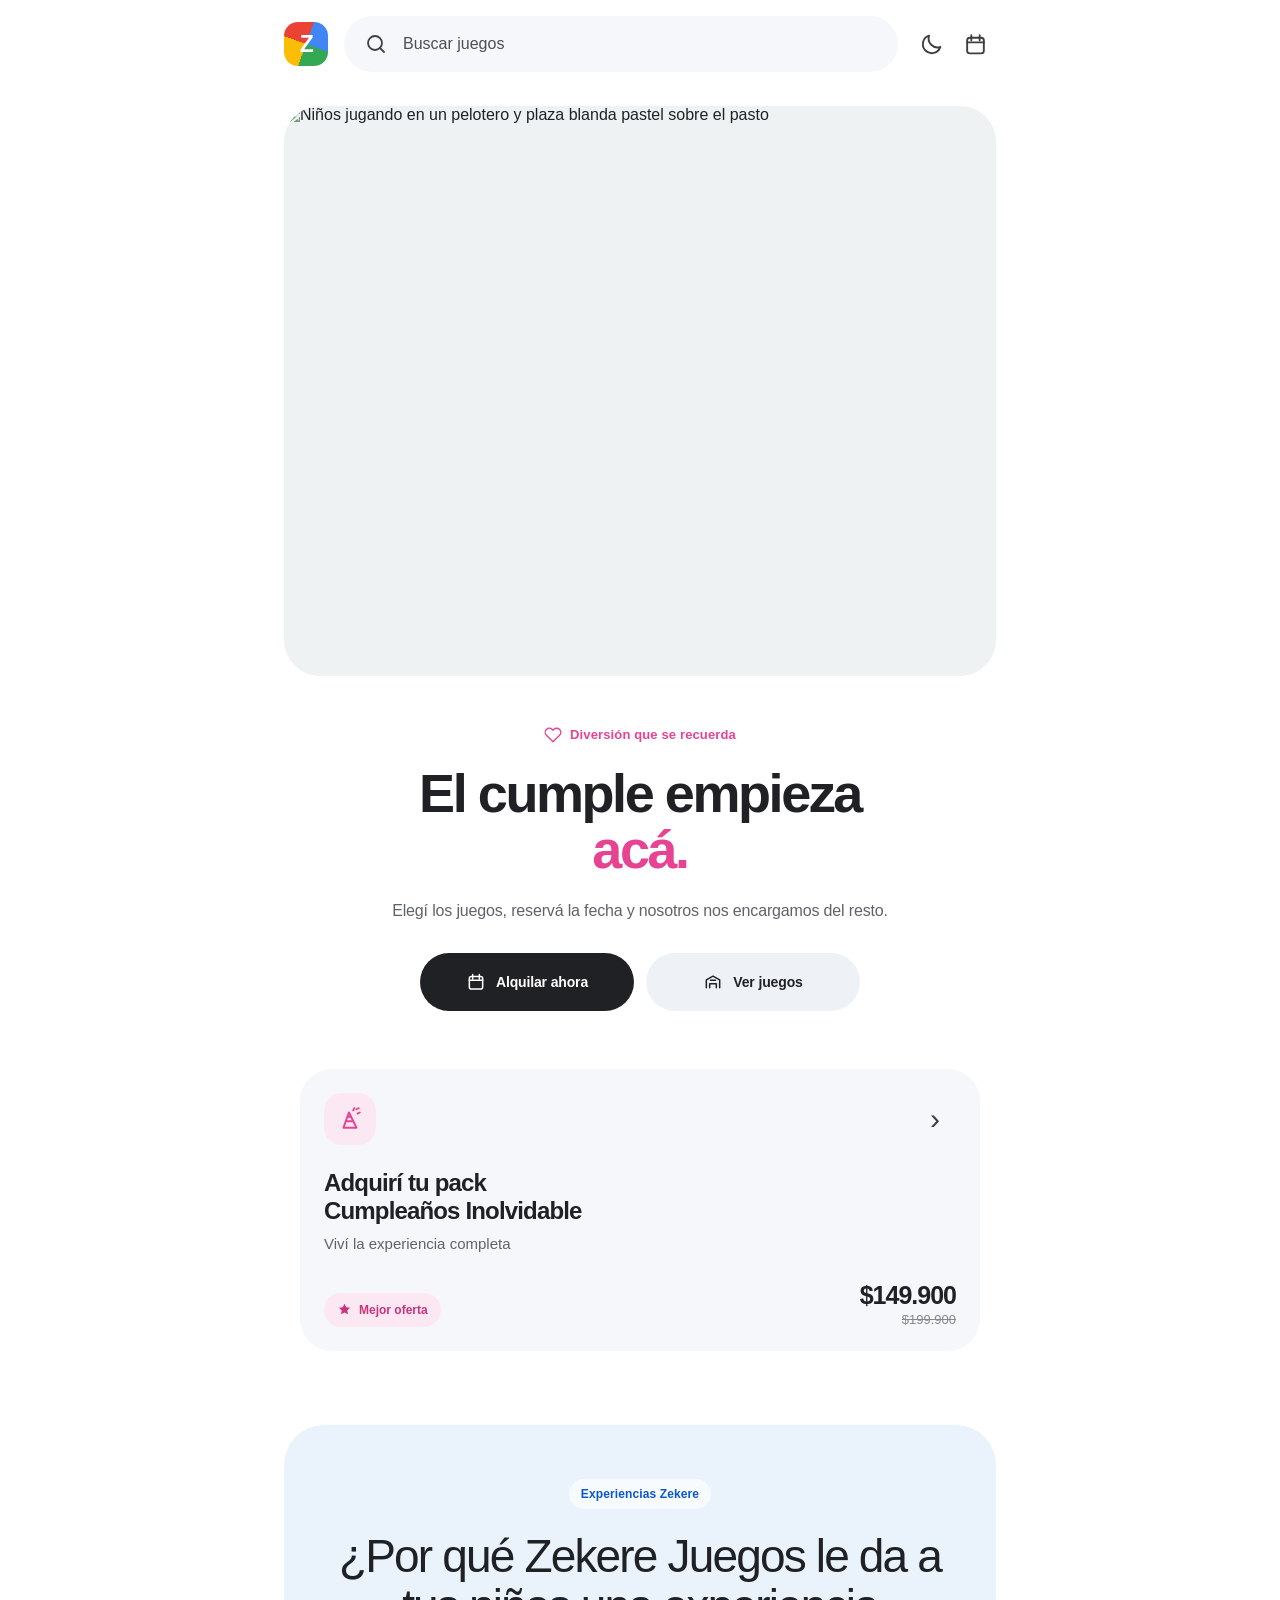
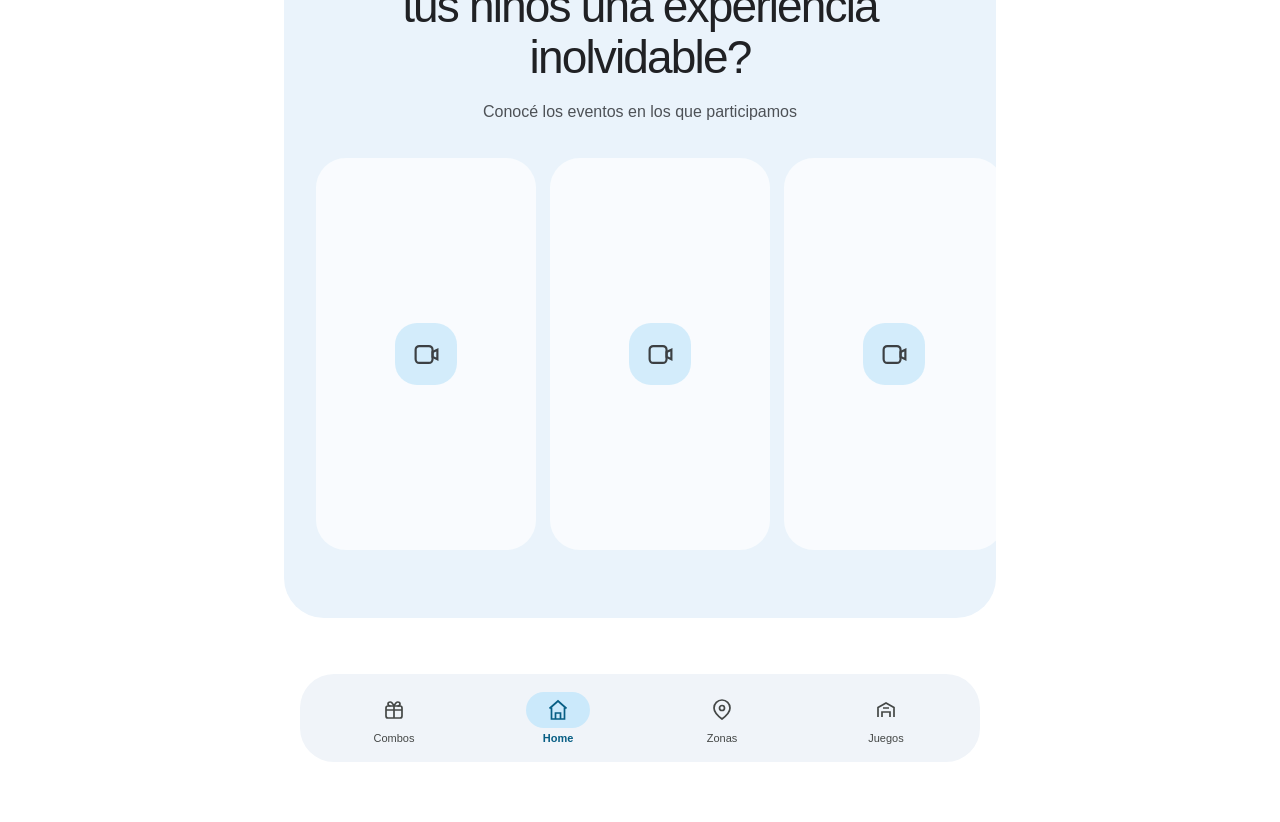
==== commit 0a852b2f: "fix: publish Home zones routing" ====
--- a/index.html
+++ b/index.html
@@ -11,159 +11,30 @@
   <link href="https://fonts.googleapis.com/css2?family=Google+Sans+Flex:opsz,wght@6..144,300..800&display=swap" rel="stylesheet">
   <link rel="stylesheet" href="assets/css/global.css">
   <link rel="stylesheet" href="assets/css/home.css">
+  <link rel="stylesheet" href="assets/css/reservations.css">
 </head>
 <body class="home-page">
   <header class="google-header" aria-label="Encabezado principal">
-    <a class="zekere-symbol" href="index.html" aria-label="Zekere Juegos, inicio">
-      <span>Z</span>
-    </a>
-
-    <button class="search-pill" type="button" aria-label="Buscar juegos">
-      <svg viewBox="0 0 24 24" fill="none" stroke="currentColor" stroke-width="1.8" stroke-linecap="round" stroke-linejoin="round" aria-hidden="true">
-        <circle cx="11" cy="11" r="7"></circle>
-        <path d="m20 20-4-4"></path>
-      </svg>
-      <span>Buscar juegos</span>
-    </button>
-
+    <a class="zekere-symbol" href="index.html" aria-label="Zekere Juegos, inicio"><span>Z</span></a>
+    <button class="search-pill" type="button" aria-label="Buscar juegos"><svg viewBox="0 0 24 24" fill="none" stroke="currentColor" stroke-width="1.8" stroke-linecap="round" stroke-linejoin="round" aria-hidden="true"><circle cx="11" cy="11" r="7"></circle><path d="m20 20-4-4"></path></svg><span>Buscar juegos</span></button>
     <div class="header-tools" aria-label="Acciones rápidas">
-      <button class="icon-button" type="button" aria-label="Cambiar apariencia">
-        <svg viewBox="0 0 24 24" fill="none" stroke="currentColor" stroke-width="1.8" stroke-linecap="round" stroke-linejoin="round" aria-hidden="true">
-          <path d="M20.5 14.3A8.5 8.5 0 0 1 9.7 3.5 8.6 8.6 0 1 0 20.5 14.3Z"></path>
-        </svg>
-      </button>
-      <a class="icon-button" href="alquiler.html" aria-label="Ver reservas">
-        <svg viewBox="0 0 24 24" fill="none" stroke="currentColor" stroke-width="1.8" stroke-linecap="round" stroke-linejoin="round" aria-hidden="true">
-          <rect x="4" y="5.5" width="16" height="15" rx="2.5"></rect>
-          <path d="M8 3v5M16 3v5M4 10h16"></path>
-        </svg>
-      </a>
+      <button class="icon-button" type="button" aria-label="Cambiar apariencia"><svg viewBox="0 0 24 24" fill="none" stroke="currentColor" stroke-width="1.8" stroke-linecap="round" stroke-linejoin="round" aria-hidden="true"><path d="M20.5 14.3A8.5 8.5 0 0 1 9.7 3.5 8.6 8.6 0 1 0 20.5 14.3Z"></path></svg></button>
+      <button class="icon-button zekere-reservation-trigger" type="button" aria-label="Seleccionar fecha del evento" data-reservation-calendar-trigger><svg viewBox="0 0 24 24" fill="none" stroke="currentColor" stroke-width="1.8" stroke-linecap="round" stroke-linejoin="round" aria-hidden="true"><rect x="4" y="5.5" width="16" height="15" rx="2.5"></rect><path d="M8 3v5M16 3v5M4 10h16"></path></svg></button>
     </div>
   </header>
-
   <main class="home-main">
-    <section class="hero-card" aria-label="Cumpleaños con Zekere Juegos">
-      <img src="assets/images/zekere-hero.jpg" alt="Niños jugando en un pelotero y plaza blanda pastel sobre el pasto" width="480" height="384">
-    </section>
-
+    <section class="hero-card" aria-label="Cumpleaños con Zekere Juegos"><img src="assets/images/zekere-hero.jpg" alt="Niños jugando en un pelotero y plaza blanda pastel sobre el pasto" width="480" height="384"></section>
     <section class="hero-copy" aria-labelledby="home-title">
-      <div class="pink-hook">
-        <svg viewBox="0 0 24 24" fill="none" stroke="currentColor" stroke-width="1.8" stroke-linecap="round" stroke-linejoin="round" aria-hidden="true">
-          <path d="M20.8 4.6a5.5 5.5 0 0 0-7.8 0L12 5.6l-1-1a5.5 5.5 0 0 0-7.8 7.8l1 1L12 21l7.8-7.6 1-1a5.5 5.5 0 0 0 0-7.8Z"></path>
-        </svg>
-        <span>Diversión que se recuerda</span>
-      </div>
-
+      <div class="pink-hook"><svg viewBox="0 0 24 24" fill="none" stroke="currentColor" stroke-width="1.8" stroke-linecap="round" stroke-linejoin="round" aria-hidden="true"><path d="M20.8 4.6a5.5 5.5 0 0 0-7.8 0L12 5.6l-1-1a5.5 5.5 0 0 0-7.8 7.8l1 1L12 21l7.8-7.6 1-1a5.5 5.5 0 0 0 0-7.8Z"></path></svg><span>Diversión que se recuerda</span></div>
       <h1 id="home-title">El cumple empieza <span>acá.</span></h1>
       <p>Elegí los juegos, reservá la fecha y nosotros nos encargamos del resto.</p>
-
-      <div class="hero-actions" aria-label="Acciones principales">
-        <a class="google-action google-action--primary" href="alquiler.html">
-          <svg viewBox="0 0 24 24" fill="none" stroke="currentColor" stroke-width="1.8" stroke-linecap="round" stroke-linejoin="round" aria-hidden="true">
-            <rect x="4" y="5.5" width="16" height="15" rx="2.5"></rect>
-            <path d="M8 3v5M16 3v5M4 10h16"></path>
-          </svg>
-          <span>Alquilar ahora</span>
-        </a>
-        <a class="google-action google-action--soft" href="juegos.html">
-          <svg viewBox="0 0 24 24" fill="none" stroke="currentColor" stroke-width="1.8" stroke-linecap="round" stroke-linejoin="round" aria-hidden="true">
-            <path d="M4 19V9.5L12 5l8 4.5V19"></path>
-            <path d="M8 19v-5h8v5M9 10h6"></path>
-          </svg>
-          <span>Ver juegos</span>
-        </a>
-      </div>
+      <div class="hero-actions" aria-label="Acciones principales"><a class="google-action google-action--primary" href="alquiler.html"><svg viewBox="0 0 24 24" fill="none" stroke="currentColor" stroke-width="1.8" stroke-linecap="round" stroke-linejoin="round" aria-hidden="true"><rect x="4" y="5.5" width="16" height="15" rx="2.5"></rect><path d="M8 3v5M16 3v5M4 10h16"></path></svg><span>Alquilar ahora</span></a><a class="google-action google-action--soft" href="juegos.html"><svg viewBox="0 0 24 24" fill="none" stroke="currentColor" stroke-width="1.8" stroke-linecap="round" stroke-linejoin="round" aria-hidden="true"><path d="M4 19V9.5L12 5l8 4.5V19"></path><path d="M8 19v-5h8v5M9 10h6"></path></svg><span>Ver juegos</span></a></div>
     </section>
-
-    <a class="experience-card" id="pack" href="alquiler.html" aria-label="Ver pack Cumpleaños Inolvidable">
-      <div class="experience-card__top">
-        <span class="experience-icon" aria-hidden="true">
-          <svg viewBox="0 0 24 24" fill="none" stroke="currentColor" stroke-width="1.8" stroke-linecap="round" stroke-linejoin="round">
-            <path d="m6 20 5-14 7 14H6Z"></path>
-            <path d="M9 14h6M10 10h3M15 4l1-2M19 7l2-1M18 3l2-1"></path>
-          </svg>
-        </span>
-        <span class="experience-card__arrow" aria-hidden="true">›</span>
-      </div>
-
-      <div class="experience-card__copy">
-        <strong>Adquirí tu pack<br>Cumpleaños Inolvidable</strong>
-        <span>Viví la experiencia completa</span>
-      </div>
-
-      <div class="experience-card__footer">
-        <span class="best-offer">
-          <svg viewBox="0 0 24 24" fill="currentColor" aria-hidden="true">
-            <path d="m12 2.7 2.75 5.57 6.15.9-4.45 4.33 1.05 6.12L12 16.73l-5.5 2.89 1.05-6.12L3.1 9.17l6.15-.9L12 2.7Z"></path>
-          </svg>
-          Mejor oferta
-        </span>
-        <div class="experience-price">
-          <strong>$149.900</strong>
-          <span>$199.900</span>
-        </div>
-      </div>
-    </a>
-
-    <section class="events-showcase" id="eventos" aria-labelledby="events-title">
-      <div class="events-showcase__intro">
-        <span class="events-kicker">Experiencias Zekere</span>
-        <h2 id="events-title">¿Por qué Zekere Juegos le da a tus niños una experiencia inolvidable?</h2>
-        <p>Conocé los eventos en los que participamos</p>
-      </div>
-
-      <div class="video-rail" role="list" aria-label="Videos de eventos Zekere" tabindex="0">
-        <article class="video-card" role="listitem" aria-label="Video de evento 1, próximamente"><span class="video-card__icon" aria-hidden="true"><svg viewBox="0 0 24 24" fill="none" stroke="currentColor" stroke-width="1.8" stroke-linecap="round" stroke-linejoin="round"><rect x="3" y="5" width="14" height="14" rx="3"></rect><path d="m17 10 4-2v8l-4-2v-4Z"></path></svg></span></article>
-        <article class="video-card" role="listitem" aria-label="Video de evento 2, próximamente"><span class="video-card__icon" aria-hidden="true"><svg viewBox="0 0 24 24" fill="none" stroke="currentColor" stroke-width="1.8" stroke-linecap="round" stroke-linejoin="round"><rect x="3" y="5" width="14" height="14" rx="3"></rect><path d="m17 10 4-2v8l-4-2v-4Z"></path></svg></span></article>
-        <article class="video-card" role="listitem" aria-label="Video de evento 3, próximamente"><span class="video-card__icon" aria-hidden="true"><svg viewBox="0 0 24 24" fill="none" stroke="currentColor" stroke-width="1.8" stroke-linecap="round" stroke-linejoin="round"><rect x="3" y="5" width="14" height="14" rx="3"></rect><path d="m17 10 4-2v8l-4-2v-4Z"></path></svg></span></article>
-        <article class="video-card" role="listitem" aria-label="Video de evento 4, próximamente"><span class="video-card__icon" aria-hidden="true"><svg viewBox="0 0 24 24" fill="none" stroke="currentColor" stroke-width="1.8" stroke-linecap="round" stroke-linejoin="round"><rect x="3" y="5" width="14" height="14" rx="3"></rect><path d="m17 10 4-2v8l-4-2v-4Z"></path></svg></span></article>
-        <article class="video-card" role="listitem" aria-label="Video de evento 5, próximamente"><span class="video-card__icon" aria-hidden="true"><svg viewBox="0 0 24 24" fill="none" stroke="currentColor" stroke-width="1.8" stroke-linecap="round" stroke-linejoin="round"><rect x="3" y="5" width="14" height="14" rx="3"></rect><path d="m17 10 4-2v8l-4-2v-4Z"></path></svg></span></article>
-      </div>
-    </section>
-
+    <a class="experience-card" id="pack" href="alquiler.html" aria-label="Ver pack Cumpleaños Inolvidable"><div class="experience-card__top"><span class="experience-icon" aria-hidden="true"><svg viewBox="0 0 24 24" fill="none" stroke="currentColor" stroke-width="1.8" stroke-linecap="round" stroke-linejoin="round"><path d="m6 20 5-14 7 14H6Z"></path><path d="M9 14h6M10 10h3M15 4l1-2M19 7l2-1M18 3l2-1"></path></svg></span><span class="experience-card__arrow" aria-hidden="true">›</span></div><div class="experience-card__copy"><strong>Adquirí tu pack<br>Cumpleaños Inolvidable</strong><span>Viví la experiencia completa</span></div><div class="experience-card__footer"><span class="best-offer"><svg viewBox="0 0 24 24" fill="currentColor" aria-hidden="true"><path d="m12 2.7 2.75 5.57 6.15.9-4.45 4.33 1.05 6.12L12 16.73l-5.5 2.89 1.05-6.12L3.1 9.17l6.15-.9L12 2.7Z"></path></svg>Mejor oferta</span><div class="experience-price"><strong>$149.900</strong><span>$199.900</span></div></div></a>
+    <section class="events-showcase" id="eventos" aria-labelledby="events-title"><div class="events-showcase__intro"><span class="events-kicker">Experiencias Zekere</span><h2 id="events-title">¿Por qué Zekere Juegos le da a tus niños una experiencia inolvidable?</h2><p>Conocé los eventos en los que participamos</p></div><div class="video-rail" role="list" aria-label="Videos de eventos Zekere" tabindex="0"><article class="video-card" role="listitem"><span class="video-card__icon"><svg viewBox="0 0 24 24" fill="none" stroke="currentColor" stroke-width="1.8"><rect x="3" y="5" width="14" height="14" rx="3"></rect><path d="m17 10 4-2v8l-4-2v-4Z"></path></svg></span></article><article class="video-card" role="listitem"><span class="video-card__icon"><svg viewBox="0 0 24 24" fill="none" stroke="currentColor" stroke-width="1.8"><rect x="3" y="5" width="14" height="14" rx="3"></rect><path d="m17 10 4-2v8l-4-2v-4Z"></path></svg></span></article><article class="video-card" role="listitem"><span class="video-card__icon"><svg viewBox="0 0 24 24" fill="none" stroke="currentColor" stroke-width="1.8"><rect x="3" y="5" width="14" height="14" rx="3"></rect><path d="m17 10 4-2v8l-4-2v-4Z"></path></svg></span></article><article class="video-card" role="listitem"><span class="video-card__icon"><svg viewBox="0 0 24 24" fill="none" stroke="currentColor" stroke-width="1.8"><rect x="3" y="5" width="14" height="14" rx="3"></rect><path d="m17 10 4-2v8l-4-2v-4Z"></path></svg></span></article><article class="video-card" role="listitem"><span class="video-card__icon"><svg viewBox="0 0 24 24" fill="none" stroke="currentColor" stroke-width="1.8"><rect x="3" y="5" width="14" height="14" rx="3"></rect><path d="m17 10 4-2v8l-4-2v-4Z"></path></svg></span></article></div></section>
     <div class="page-air" aria-hidden="true"></div>
   </main>
-
-  <nav class="bottom-nav" aria-label="Explorar Zekere">
-    <a class="bottom-nav__item" href="#pack">
-      <span class="bottom-nav__icon">
-        <svg viewBox="0 0 24 24" fill="none" stroke="currentColor" stroke-width="1.7" stroke-linecap="round" stroke-linejoin="round" aria-hidden="true">
-          <rect x="4" y="8" width="16" height="12" rx="2"></rect>
-          <path d="M12 8v12M4 12h16M8.5 8C7 8 6 7.2 6 6s1-2 2.3-2C10 4 12 8 12 8M15.5 8C17 8 18 7.2 18 6s-1-2-2.3-2C14 4 12 8 12 8"></path>
-        </svg>
-      </span>
-      <span>Combos</span>
-    </a>
-
-    <a class="bottom-nav__item is-active" href="index.html" aria-current="page">
-      <span class="bottom-nav__icon">
-        <svg viewBox="0 0 24 24" fill="none" stroke="currentColor" stroke-width="1.7" stroke-linecap="round" stroke-linejoin="round" aria-hidden="true">
-          <path d="M3.5 10.5 12 3l8.5 7.5"></path>
-          <path d="M5.5 9.5V21h13V9.5M9.5 21v-6h5v6"></path>
-        </svg>
-      </span>
-      <span>Home</span>
-    </a>
-
-    <a class="bottom-nav__item" href="#zonas">
-      <span class="bottom-nav__icon">
-        <svg viewBox="0 0 24 24" fill="none" stroke="currentColor" stroke-width="1.7" stroke-linecap="round" stroke-linejoin="round" aria-hidden="true">
-          <path d="M20 10c0 5-8 11-8 11S4 15 4 10a8 8 0 1 1 16 0Z"></path>
-          <circle cx="12" cy="10" r="2.5"></circle>
-        </svg>
-      </span>
-      <span>Zonas</span>
-    </a>
-
-    <a class="bottom-nav__item" href="juegos.html">
-      <span class="bottom-nav__icon">
-        <svg viewBox="0 0 24 24" fill="none" stroke="currentColor" stroke-width="1.7" stroke-linecap="round" stroke-linejoin="round" aria-hidden="true">
-          <path d="M4 19V9.5L12 5l8 4.5V19"></path>
-          <path d="M8 19v-5h8v5M9 10h6"></path>
-        </svg>
-      </span>
-      <span>Juegos</span>
-    </a>
-  </nav>
+  <nav class="bottom-nav" aria-label="Explorar Zekere"><a class="bottom-nav__item" href="#pack"><span class="bottom-nav__icon"><svg viewBox="0 0 24 24" fill="none" stroke="currentColor" stroke-width="1.7"><rect x="4" y="8" width="16" height="12" rx="2"></rect><path d="M12 8v12M4 12h16M8.5 8C7 8 6 7.2 6 6s1-2 2.3-2C10 4 12 8 12 8M15.5 8C17 8 18 7.2 18 6s-1-2-2.3-2C14 4 12 8 12 8"></path></svg></span><span>Combos</span></a><a class="bottom-nav__item is-active" href="index.html" aria-current="page"><span class="bottom-nav__icon"><svg viewBox="0 0 24 24" fill="none" stroke="currentColor" stroke-width="1.7"><path d="M3.5 10.5 12 3l8.5 7.5"></path><path d="M5.5 9.5V21h13V9.5M9.5 21v-6h5v6"></path></svg></span><span>Home</span></a><a class="bottom-nav__item" href="zonas.html"><span class="bottom-nav__icon"><svg viewBox="0 0 24 24" fill="none" stroke="currentColor" stroke-width="1.7"><path d="M20 10c0 5-8 11-8 11S4 15 4 10a8 8 0 1 1 16 0Z"></path><circle cx="12" cy="10" r="2.5"></circle></svg></span><span>Zonas</span></a><a class="bottom-nav__item" href="juegos.html"><span class="bottom-nav__icon"><svg viewBox="0 0 24 24" fill="none" stroke="currentColor" stroke-width="1.7"><path d="M4 19V9.5L12 5l8 4.5V19"></path><path d="M8 19v-5h8v5M9 10h6"></path></svg></span><span>Juegos</span></a></nav>
+  <script src="assets/js/reservations.js"></script>
 </body>
 </html>
--- a/assets/css/reservations.css
+++ b/assets/css/reservations.css
@@ -0,0 +1,338 @@
+.header-tools {
+  position: relative;
+}
+
+.zekere-reservation-trigger {
+  position: relative;
+}
+
+.zekere-reservation-trigger.is-attention {
+  background: #ffe2f1;
+  color: #a92f6c;
+}
+
+.zekere-reservation-tooltip[hidden],
+.zekere-date-modal[hidden],
+.zekere-reservation-banner[hidden] {
+  display: none !important;
+}
+
+.zekere-reservation-tooltip {
+  position: absolute;
+  top: 52px;
+  right: 0;
+  z-index: 120;
+  width: min(286px, calc(100vw - 28px));
+  padding: 15px 44px 15px 16px;
+  border-radius: 22px;
+  background: #ffe2f1;
+  color: #7d2554;
+  font-size: 13px;
+  line-height: 1.35;
+  font-weight: 620;
+  letter-spacing: -0.01em;
+}
+
+.zekere-reservation-tooltip::before {
+  content: "";
+  position: absolute;
+  top: -8px;
+  right: 18px;
+  width: 16px;
+  height: 16px;
+  border-radius: 4px 0 0 0;
+  background: #ffe2f1;
+  transform: rotate(45deg);
+}
+
+.zekere-reservation-tooltip__close {
+  position: absolute;
+  top: 8px;
+  right: 8px;
+  width: 32px;
+  height: 32px;
+  display: grid;
+  place-items: center;
+  border: 0;
+  border-radius: 50%;
+  background: rgba(255, 255, 255, 0.56);
+  color: #7d2554;
+  font-size: 18px;
+  line-height: 1;
+  cursor: pointer;
+}
+
+.zekere-reservation-banner {
+  position: sticky;
+  top: 12px;
+  z-index: 100;
+  width: min(calc(100% - 24px), 760px);
+  min-height: 64px;
+  margin: 12px auto 10px;
+  padding: 9px 13px;
+  display: grid;
+  grid-template-columns: 40px minmax(0, 1fr) 24px;
+  align-items: center;
+  gap: 11px;
+  border-radius: 28px;
+  background: #e7e3ff;
+  color: #34314d;
+  text-decoration: none;
+}
+
+.zekere-reservation-banner__icon {
+  width: 40px;
+  height: 40px;
+  display: grid;
+  place-items: center;
+  border-radius: 14px;
+  background: rgba(255, 255, 255, 0.68);
+  color: #5145a5;
+}
+
+.zekere-reservation-banner__icon svg {
+  width: 20px;
+  height: 20px;
+}
+
+.zekere-reservation-banner__copy {
+  min-width: 0;
+  display: grid;
+  gap: 2px;
+  line-height: 1.15;
+}
+
+.zekere-reservation-banner__copy strong,
+.zekere-reservation-banner__copy small {
+  min-width: 0;
+  overflow: hidden;
+  text-overflow: ellipsis;
+  white-space: nowrap;
+}
+
+.zekere-reservation-banner__copy strong {
+  font-size: 13px;
+  font-weight: 680;
+  letter-spacing: -0.012em;
+}
+
+.zekere-reservation-banner__copy small {
+  color: #68647c;
+  font-size: 11px;
+  font-weight: 520;
+}
+
+.zekere-reservation-banner__arrow {
+  justify-self: end;
+  font-size: 27px;
+  line-height: 1;
+  font-weight: 330;
+}
+
+.zekere-date-modal {
+  position: fixed;
+  inset: 0;
+  z-index: 200;
+  padding: 18px;
+  display: grid;
+  place-items: center;
+  background: rgba(32, 33, 36, 0.28);
+  backdrop-filter: blur(5px);
+}
+
+.zekere-date-modal__panel {
+  width: min(100%, 560px);
+  max-height: min(86vh, 760px);
+  overflow-y: auto;
+  border-radius: 32px;
+  background: #f5f5f6;
+  color: #202124;
+  overscroll-behavior: contain;
+}
+
+.zekere-date-modal__header {
+  padding: 22px 22px 18px;
+  display: flex;
+  align-items: flex-start;
+  justify-content: space-between;
+  gap: 18px;
+}
+
+.zekere-date-modal__title {
+  margin: 0;
+  font-size: 24px;
+  line-height: 1.1;
+  font-weight: 610;
+  letter-spacing: -0.035em;
+}
+
+.zekere-date-modal__subtitle {
+  margin: 7px 0 0;
+  color: #6b6f74;
+  font-size: 13px;
+  line-height: 1.4;
+}
+
+.zekere-date-modal__close {
+  width: 38px;
+  height: 38px;
+  display: grid;
+  place-items: center;
+  flex: 0 0 auto;
+  border: 0;
+  border-radius: 50%;
+  background: #fff;
+  color: #3c4043;
+  font-size: 20px;
+  cursor: pointer;
+}
+
+.zekere-calendar {
+  margin: 0 12px 12px;
+  padding: 18px;
+  border-radius: 28px;
+  background: #fff;
+}
+
+.zekere-calendar__topbar {
+  min-height: 46px;
+  display: grid;
+  grid-template-columns: 44px 1fr 44px;
+  align-items: center;
+  gap: 10px;
+  text-align: center;
+}
+
+.zekere-calendar__topbar strong {
+  font-size: 17px;
+  font-weight: 620;
+  letter-spacing: -0.025em;
+  text-transform: capitalize;
+}
+
+.zekere-calendar__nav {
+  width: 42px;
+  height: 42px;
+  display: grid;
+  place-items: center;
+  border: 0;
+  border-radius: 14px;
+  background: #f1f3f4;
+  color: #202124;
+  font-size: 22px;
+  cursor: pointer;
+}
+
+.zekere-calendar__nav:disabled {
+  opacity: 0.32;
+  cursor: default;
+}
+
+.zekere-calendar__weekdays,
+.zekere-calendar__grid {
+  display: grid;
+  grid-template-columns: repeat(7, minmax(0, 1fr));
+  gap: 5px;
+}
+
+.zekere-calendar__weekdays {
+  margin: 14px 0 8px;
+  color: #81858a;
+  font-size: 10px;
+  font-weight: 700;
+  text-align: center;
+}
+
+.zekere-calendar-day {
+  position: relative;
+  min-height: 46px;
+  display: grid;
+  place-items: center;
+  border: 0;
+  border-radius: 14px;
+  background: transparent;
+  color: #202124;
+  font-size: 13px;
+  font-weight: 620;
+  cursor: pointer;
+}
+
+.zekere-calendar-day.is-outside {
+  visibility: hidden;
+}
+
+.zekere-calendar-day.is-disabled {
+  color: #c4c7c5;
+  cursor: not-allowed;
+  text-decoration: line-through;
+}
+
+.zekere-calendar-day.is-today::after {
+  content: "";
+  position: absolute;
+  left: 50%;
+  bottom: 5px;
+  width: 5px;
+  height: 5px;
+  border-radius: 50%;
+  background: #ff4d43;
+  transform: translateX(-50%);
+}
+
+.zekere-calendar-day.is-selected {
+  background: #145cff;
+  color: #fff;
+}
+
+.zekere-calendar-day.is-selected::after {
+  background: #fff;
+}
+
+.zekere-calendar__legend {
+  margin-top: 14px;
+  padding-top: 14px;
+  display: flex;
+  gap: 18px;
+  border-top: 1px solid #eceff1;
+  color: #666b70;
+  font-size: 11px;
+}
+
+.zekere-calendar__legend span {
+  display: inline-flex;
+  align-items: center;
+  gap: 6px;
+}
+
+.zekere-calendar__dot {
+  width: 8px;
+  height: 8px;
+  border-radius: 50%;
+}
+
+.zekere-calendar__dot--available { background: #18a957; }
+.zekere-calendar__dot--unavailable { background: #c8c9cb; }
+body.has-zekere-modal { overflow: hidden; }
+
+@media (max-width: 520px) {
+  .zekere-reservation-banner {
+    top: 10px;
+    width: calc(100% - 20px);
+    min-height: 60px;
+    margin: 10px auto 9px;
+    padding: 8px 10px;
+    grid-template-columns: 38px minmax(0, 1fr) 20px;
+    border-radius: 25px;
+  }
+  .zekere-reservation-banner__icon { width: 38px; height: 38px; border-radius: 13px; }
+  .zekere-reservation-banner__copy strong { font-size: 12px; }
+  .zekere-reservation-banner__copy small { font-size: 10.5px; }
+  .zekere-date-modal { padding: 10px; align-items: end; }
+  .zekere-date-modal__panel { max-height: 92vh; border-radius: 30px 30px 24px 24px; }
+  .zekere-date-modal__header { padding: 20px 20px 16px; }
+  .zekere-date-modal__title { font-size: 22px; }
+  .zekere-calendar { margin: 0 8px 8px; padding: 14px; border-radius: 26px; }
+  .zekere-calendar__topbar strong { font-size: 16px; }
+  .zekere-calendar-day { min-height: 42px; font-size: 12px; }
+  .zekere-reservation-tooltip { right: -2px; width: min(270px, calc(100vw - 24px)); }
+}
